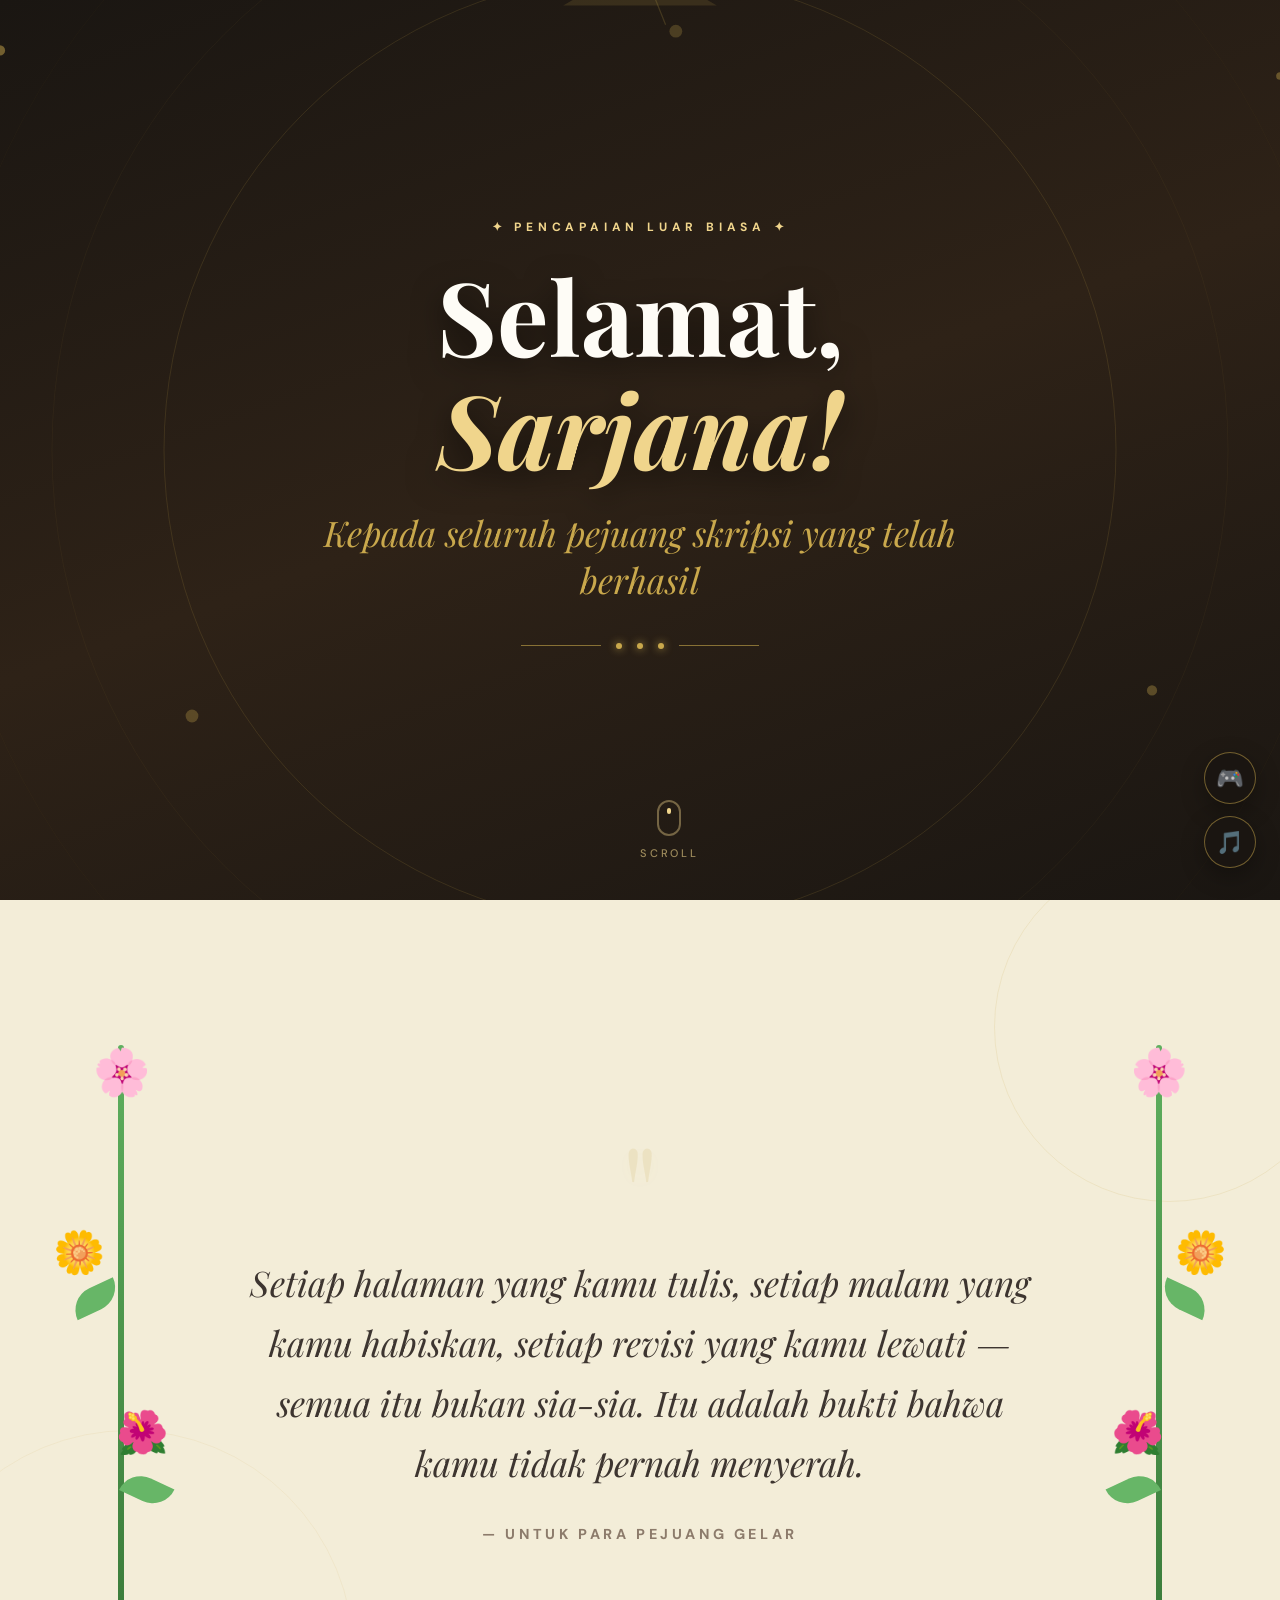
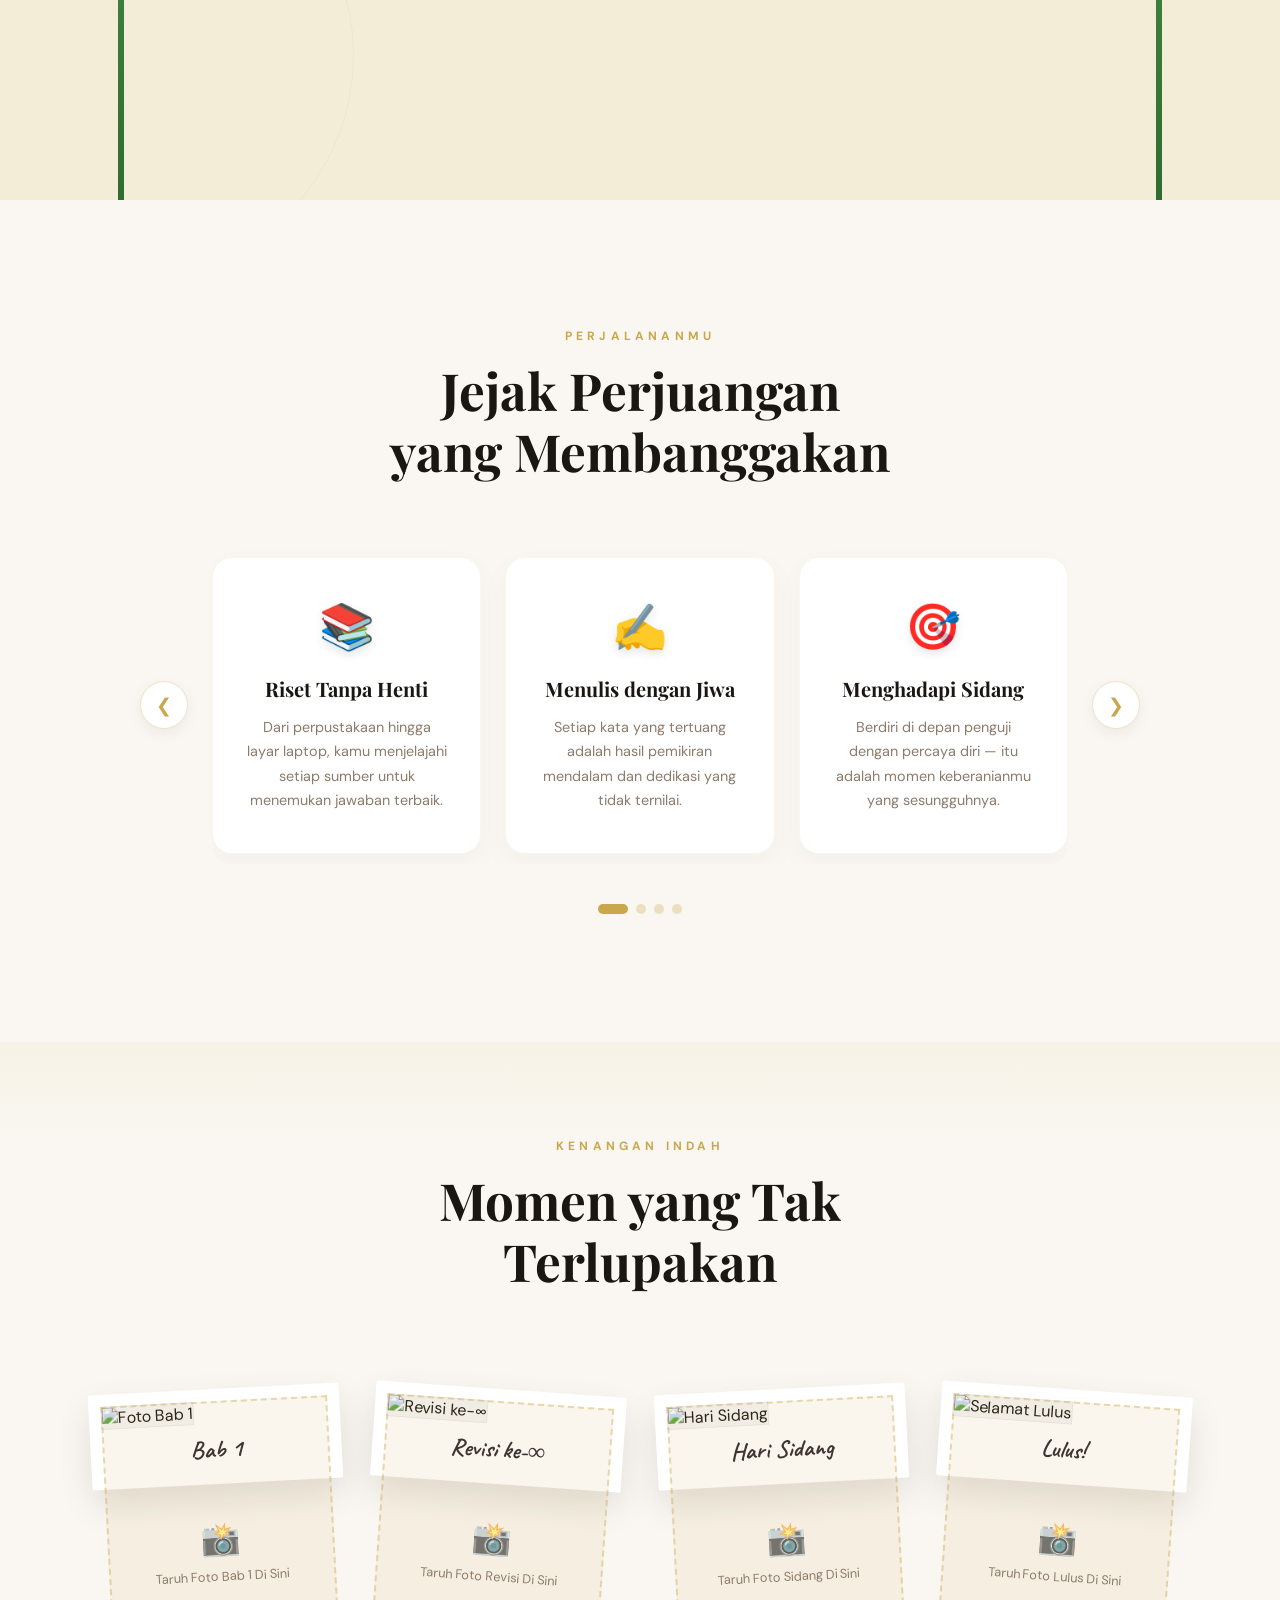
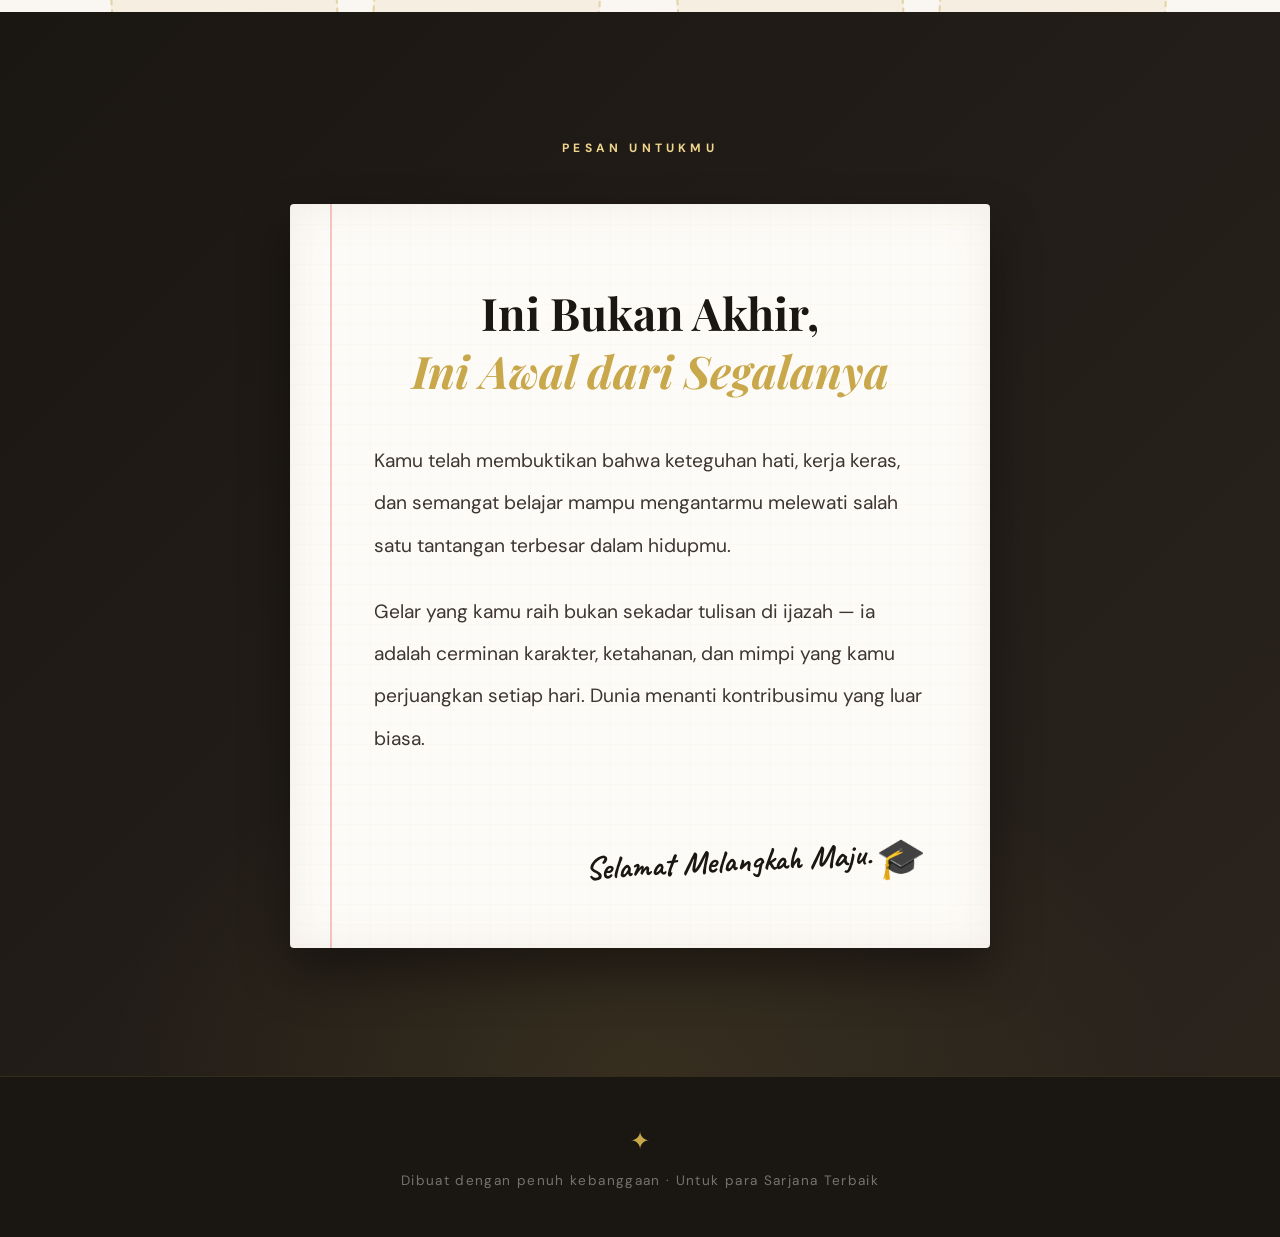
==== example.html @ 410474ee "Add files via upload" ====
<!DOCTYPE html>
<html lang="id">
<head>
<meta charset="UTF-8">
<meta name="viewport" content="width=device-width, initial-scale=1.0">
<title>Selamat Telah Menyelesaikan Skripsi 🎓</title>
<link href="https://fonts.googleapis.com/css2?family=Playfair+Display:ital,wght@0,400;0,700;1,400;1,700&family=DM+Sans:wght@300;400;500;700&family=Caveat:wght@400;700&display=swap" rel="stylesheet">
<script src="https://cdn.tailwindcss.com"></script>

<!-- ==========================================
     BAGIAN CSS (STYLE)
     Di sini tempat mengatur semua desain, warna,
     animasi, dan tata letak halaman.
=========================================== -->
<style>
  *, *::before, *::after { margin: 0; padding: 0; box-sizing: border-box; }

  :root {
    --gold: #C9A84C;
    --gold-light: #F0D58C;
    --gold-pale: #FDF6E3;
    --ink: #1A1612;
    --ink-soft: #3D3530;
    --muted: #8C7B6B;
    --cream: #FAF7F2;
    --parchment: #F3EDD8;
  }

  html { scroll-behavior: smooth; }

  body {
    font-family: 'DM Sans', sans-serif;
    background: var(--cream);
    color: var(--ink);
    overflow-x: hidden;
  }

  /* --- LOADING SCREEN --- */
  #loading-screen {
    position: fixed; inset: 0; z-index: 9999;
    background: #1A1612;
    display: flex; flex-direction: column; align-items: center; justify-content: center; gap: 2rem;
    transition: opacity 0.8s ease, visibility 0.8s ease;
  }
  #loading-screen.hide { opacity: 0; visibility: hidden; pointer-events: none; }
  .loader-cap { font-size: 4rem; animation: capBounce 1.2s ease-in-out infinite; }
  @keyframes capBounce {
    0%,100% { transform: translateY(0) rotate(-5deg); }
    50% { transform: translateY(-16px) rotate(5deg); }
  }
  .loader-text {
    font-family: 'Playfair Display', serif; font-size: clamp(1.2rem, 3vw, 1.8rem);
    color: var(--gold-light); letter-spacing: 0.05em; text-align: center;
  }
  .loader-bar-wrap {
    width: min(320px, 70vw); height: 4px; background: rgba(201,168,76,0.2);
    border-radius: 4px; overflow: hidden;
  }
  .loader-bar {
    height: 100%; width: 0%;
    background: linear-gradient(90deg, var(--gold), var(--gold-light));
    border-radius: 4px; transition: width 0.1s linear; box-shadow: 0 0 10px rgba(240, 213, 140, 0.5);
  }
  .loader-pct { font-size: 0.85rem; letter-spacing: 0.2em; color: rgba(240,213,140,0.7); font-weight: 500; }

  /* --- FLOATING TOOLBAR --- */
  #toolbar {
    position: fixed; bottom: 2rem; right: 1.5rem; z-index: 500;
    display: flex; flex-direction: column; align-items: flex-end; gap: 12px;
  }
  .tb-btn {
    width: 52px; height: 52px; border-radius: 50%;
    background: rgba(26, 22, 18, 0.85); backdrop-filter: blur(10px);
    border: 1px solid rgba(201,168,76,0.5); color: var(--gold-light);
    font-size: 1.4rem; cursor: pointer; display: flex; align-items: center; justify-content: center;
    transition: all 0.3s cubic-bezier(0.34,1.56,0.64,1); box-shadow: 0 8px 25px rgba(0,0,0,0.3);
  }
  .tb-btn:hover { transform: scale(1.1) translateY(-3px); background: rgba(42, 33, 26, 0.95); border-color: var(--gold); }
  .tb-btn.active { background: var(--gold); color: var(--ink); box-shadow: 0 8px 25px rgba(201,168,76,0.4); }

  /* --- MUSIC PANEL --- */
  #music-panel {
    position: fixed; bottom: 6.5rem; right: 1.5rem; z-index: 490; width: 300px;
    background: rgba(26, 22, 18, 0.9); backdrop-filter: blur(15px);
    border: 1px solid rgba(201,168,76,0.4); border-radius: 20px; padding: 1.5rem;
    transform: translateY(20px) scale(0.95); opacity: 0; pointer-events: none;
    transition: all 0.4s cubic-bezier(0.34,1.56,0.64,1); box-shadow: 0 15px 40px rgba(0,0,0,0.5);
  }
  #music-panel.open { transform: translateY(0) scale(1); opacity: 1; pointer-events: all; }
  .mp-title { font-family: 'Playfair Display', serif; font-size: 0.85rem; color: var(--gold); letter-spacing: 0.15em; text-transform: uppercase; margin-bottom: 1rem; text-align: center; }
  .mp-song-name { font-size: 1rem; color: #FEFCF6; text-align: center; margin-bottom: 0.3rem; font-weight: 500; white-space: nowrap; overflow: hidden; text-overflow: ellipsis; }
  .mp-artist { font-size: 0.8rem; color: var(--muted); text-align: center; margin-bottom: 1.2rem; }
  .mp-progress-wrap { width: 100%; height: 6px; background: rgba(255,255,255,0.1); border-radius: 3px; margin-bottom: 0.75rem; cursor: pointer; position: relative; overflow: hidden; }
  .mp-progress-fill { height: 100%; background: linear-gradient(90deg, var(--gold), var(--gold-light)); border-radius: 3px; width: 0%; transition: width 0.5s linear; pointer-events: none; }
  .mp-times { display: flex; justify-content: space-between; font-size: 0.7rem; color: var(--muted); margin-bottom: 1.2rem; }
  .mp-controls { display: flex; align-items: center; justify-content: center; gap: 20px; }
  .mp-ctrl-btn { background: none; border: none; color: rgba(240,213,140,0.7); font-size: 1.2rem; cursor: pointer; transition: color 0.2s, transform 0.2s; padding: 4px; }
  .mp-ctrl-btn:hover { color: var(--gold-light); transform: scale(1.15); }
  .mp-ctrl-btn.play-pause { width: 46px; height: 46px; border-radius: 50%; background: var(--gold); color: var(--ink); font-size: 1.1rem; display: flex; align-items: center; justify-content: center; box-shadow: 0 4px 15px rgba(201,168,76,0.3); }
  .mp-ctrl-btn.play-pause:hover { background: var(--gold-light); transform: scale(1.1); }
  .mp-playlist { margin-top: 1rem; border-top: 1px solid rgba(201,168,76,0.15); padding-top: 1rem; max-height: 130px; overflow-y: auto; }
  .mp-playlist::-webkit-scrollbar { width: 4px; }
  .mp-playlist::-webkit-scrollbar-thumb { background: var(--gold); border-radius: 4px; }
  .mp-track { padding: 8px 10px; font-size: 0.8rem; color: rgba(254,252,246,0.6); cursor: pointer; border-radius: 8px; transition: background 0.2s, color 0.2s; white-space: nowrap; overflow: hidden; text-overflow: ellipsis; margin-bottom: 4px; }
  .mp-track:hover { background: rgba(201,168,76,0.1); color: var(--gold-light); }
  .mp-track.active { color: var(--ink); background: var(--gold); font-weight: 500; }

  /* --- GAME MODAL --- */
  #game-overlay {
    position: fixed; inset: 0; z-index: 800; background: rgba(0,0,0,0.8); backdrop-filter: blur(5px);
    display: flex; align-items: center; justify-content: center; opacity: 0; pointer-events: none; transition: opacity 0.3s ease;
  }
  #game-overlay.open { opacity: 1; pointer-events: all; }
  #game-modal {
    background: var(--ink); border: 1px solid rgba(201,168,76,0.4); border-radius: 24px; padding: 2rem; width: min(500px, 90vw);
    transform: scale(0.9); transition: transform 0.4s cubic-bezier(0.34,1.56,0.64,1); box-shadow: 0 25px 50px rgba(0,0,0,0.5);
  }
  #game-overlay.open #game-modal { transform: scale(1); }
  .gm-header { display: flex; align-items: center; justify-content: space-between; margin-bottom: 1.5rem; }
  .gm-title { font-family: 'Playfair Display', serif; color: var(--gold); font-size: 1.3rem; font-weight: 700; }
  .gm-close {
    background: rgba(255,255,255,0.05); border: 1px solid rgba(255,255,255,0.1); color: var(--muted); width: 32px; height: 32px;
    border-radius: 50%; font-size: 1rem; cursor: pointer; display: flex; align-items: center; justify-content: center; transition: all 0.2s;
  }
  .gm-close:hover { color: var(--ink); background: var(--gold); border-color: var(--gold); transform: rotate(90deg); }
  .gm-tabs { display: flex; gap: 10px; margin-bottom: 1.5rem; }
  .gm-tab {
    flex: 1; padding: 10px; background: rgba(255,255,255,0.04); border: 1px solid rgba(201,168,76,0.15); border-radius: 12px;
    color: var(--muted); font-size: 0.85rem; font-weight: 500; cursor: pointer; transition: all 0.2s; text-align: center;
  }
  .gm-tab.active { background: rgba(201,168,76,0.15); border-color: var(--gold); color: var(--gold-light); }
  .gm-game { display: none; }
  .gm-game.active { display: block; animation: fadeIn 0.4s ease; }

  /* Memory & Scramble Game Styles */
  .memory-board { display: grid; grid-template-columns: repeat(4,1fr); gap: 10px; margin-bottom: 1.5rem; }
  .mem-card {
    aspect-ratio: 1; background: rgba(255,255,255,0.05); border: 1px solid rgba(201,168,76,0.2); border-radius: 12px;
    cursor: pointer; display: flex; align-items: center; justify-content: center; font-size: 2rem;
    transition: transform 0.4s cubic-bezier(0.4, 0, 0.2, 1), background 0.2s; transform-style: preserve-3d; user-select: none; box-shadow: 0 4px 6px rgba(0,0,0,0.1);
  }
  .mem-card.flipped { background: rgba(201,168,76,0.15); border-color: var(--gold); transform: rotateY(180deg); }
  .mem-card.matched { background: rgba(99,178,60,0.15); border-color: #63b23c; pointer-events: none; transform: rotateY(180deg) scale(0.95); }
  .mem-card .mem-emoji { transform: rotateY(180deg); display: none; }
  .mem-card.flipped .mem-emoji, .mem-card.matched .mem-emoji { display: block; }

  .scramble-word { font-family: 'Playfair Display', serif; font-size: 2.5rem; color: var(--gold-light); text-align: center; letter-spacing: 0.3em; margin: 1.5rem 0; text-shadow: 0 0 10px rgba(240, 213, 140, 0.3); }
  .scramble-hint { font-size: 0.85rem; color: var(--muted); text-align: center; margin-bottom: 1.5rem; }
  .scramble-input-row { display: flex; gap: 10px; }
  .scramble-input { flex: 1; padding: 10px 16px; background: rgba(255,255,255,0.05); border: 1px solid rgba(201,168,76,0.3); border-radius: 12px; color: #FEFCF6; font-size: 1rem; outline: none; transition: border-color 0.2s, background 0.2s; }
  .scramble-input:focus { border-color: var(--gold); background: rgba(255,255,255,0.08); }
  .scramble-submit { padding: 10px 20px; background: var(--gold); border: none; border-radius: 12px; color: var(--ink); font-weight: 700; cursor: pointer; font-size: 0.9rem; transition: background 0.2s, transform 0.2s; }
  .scramble-submit:hover { background: var(--gold-light); transform: translateY(-2px); }
  .scramble-submit:active { transform: translateY(0); }
  .scramble-result { text-align: center; font-size: 0.9rem; margin-top: 1rem; min-height: 1.2rem; font-weight: 500; }
  .gm-score { font-size: 0.85rem; color: var(--muted); text-align: center; margin-bottom: 0.5rem; background: rgba(0,0,0,0.2); padding: 8px; border-radius: 8px; }
  .gm-score span { color: var(--gold); font-weight: 700; }

  /* --- PARALLAX HERO --- */
  .parallax-hero { position: relative; height: 100vh; min-height: 600px; overflow: hidden; display: flex; align-items: center; justify-content: center; }
  .layer { position: absolute; inset: -20%; width: 140%; height: 140%; will-change: transform; }
  .layer-bg { background: linear-gradient(160deg, #1A1612 0%, #2E2217 50%, #1A1612 100%); inset: 0; width: 100%; height: 100%; }
  .stars { position: absolute; inset: -20%; width: 140%; height: 140%; will-change: transform; }
  .star { position: absolute; border-radius: 50%; background: #F0D58C; opacity: 0; animation: twinkle var(--dur, 3s) ease-in-out infinite var(--delay, 0s); }
  @keyframes twinkle { 0%, 100% { opacity: 0; transform: scale(0.8); } 50% { opacity: var(--max-opacity, 0.7); transform: scale(1); } }
  .layer-mid { will-change: transform; pointer-events: none; }
  .layer-mid svg { position: absolute; inset: 0; width: 100%; height: 100%; }
  .layer-front { pointer-events: none; }
  
  .hero-content { position: relative; z-index: 10; text-align: center; padding: 2rem; max-width: 800px; }
  .eyebrow { font-size: 12px; font-weight: 700; letter-spacing: 0.4em; text-transform: uppercase; color: var(--gold-light); margin-bottom: 1.5rem; opacity: 0; animation: fadeUp 0.8s ease forwards 0.3s; }
  .hero-title { font-family: 'Playfair Display', serif; font-size: clamp(3rem, 8vw, 6.5rem); font-weight: 700; color: #FEFCF6; line-height: 1.1; margin-bottom: 0.5rem; opacity: 0; animation: fadeUp 0.9s ease forwards 0.5s; text-shadow: 0 10px 30px rgba(0,0,0,0.5); }
  .hero-title em { font-style: italic; color: var(--gold-light); }
  .hero-name { font-family: 'Playfair Display', serif; font-size: clamp(1.3rem, 3.5vw, 2.2rem); font-weight: 400; font-style: italic; color: var(--gold); margin: 1.5rem 0 2.5rem; opacity: 0; animation: fadeUp 0.9s ease forwards 0.7s; }
  
  .divider-gold { display: flex; align-items: center; justify-content: center; gap: 15px; margin: 0 auto 2rem; opacity: 0; animation: fadeUp 0.9s ease forwards 0.9s; }
  .divider-gold::before, .divider-gold::after { content: ''; display: block; width: 80px; height: 1px; background: var(--gold); opacity: 0.6; }
  .divider-dot { width: 6px; height: 6px; border-radius: 50%; background: var(--gold); box-shadow: 0 0 8px var(--gold); }
  
  .scroll-hint { position: absolute; bottom: 2.5rem; left: 50%; transform: translateX(-50%); z-index: 10; display: flex; flex-direction: column; align-items: center; gap: 10px; opacity: 0; animation: fadeUp 1s ease forwards 1.5s; }
  .scroll-hint span { font-size: 11px; letter-spacing: 0.25em; text-transform: uppercase; color: rgba(240,213,140,0.6); font-weight: 500; }
  .scroll-arrow { width: 24px; height: 36px; border: 2px solid rgba(240,213,140,0.4); border-radius: 12px; position: relative; }
  .scroll-arrow::after { content: ''; position: absolute; top: 6px; left: 50%; transform: translateX(-50%); width: 4px; height: 6px; border-radius: 2px; background: var(--gold-light); animation: scrollDot 1.8s ease-in-out infinite; }
  @keyframes scrollDot { 0% { top: 6px; opacity: 1; height: 6px; } 80% { top: 20px; opacity: 0; height: 10px; } 100% { top: 6px; opacity: 0; height: 6px; } }

  /* --- CONFETTI --- */
  .confetti-wrap { position: absolute; inset: 0; pointer-events: none; overflow: hidden; }
  .confetti-p { position: absolute; width: 6px; height: 6px; border-radius: 1px; opacity: 0; animation: confettiFall linear infinite; }
  @keyframes confettiFall { 0% { transform: translateY(-20px) rotate(0deg); opacity: 0; } 10% { opacity: 1; } 90% { opacity: 0.8; } 100% { transform: translateY(110vh) rotate(720deg); opacity: 0; } }

  /* --- QUOTE SECTION --- */
  .section-quote { background: var(--parchment); padding: 8rem 2rem; overflow: hidden; position: relative; }
  .section-quote .bg-deco { position: absolute; top: -3rem; right: -4rem; width: 350px; height: 350px; border-radius: 50%; border: 1.5px solid rgba(201,168,76,0.15); pointer-events: none; }
  .section-quote .bg-deco2 { position: absolute; bottom: -5rem; left: -6rem; width: 450px; height: 450px; border-radius: 50%; border: 1.5px solid rgba(201,168,76,0.1); pointer-events: none; }
  .quote-inner { max-width: 800px; margin: 0 auto; text-align: center; position: relative; z-index: 10; }
  .big-quote { font-family: 'Playfair Display', serif; font-size: clamp(4rem, 10vw, 10rem); color: var(--gold); opacity: 0.15; line-height: 0.5; display: block; margin-bottom: 2rem; text-shadow: 0 5px 15px rgba(201,168,76,0.2); }
  .quote-text { font-family: 'Playfair Display', serif; font-size: clamp(1.4rem, 2.8vw, 2.2rem); font-style: italic; color: var(--ink-soft); line-height: 1.7; margin-bottom: 2rem; }
  .quote-attr { font-size: 0.9rem; letter-spacing: 0.25em; text-transform: uppercase; color: var(--muted); font-weight: 700; }

  /* --- ANIMASI BUNGA JATUH --- */
  .falling-petal { position: absolute; top: -50px; z-index: 5; pointer-events: none; user-select: none; animation: petalFall linear forwards; }
  @keyframes petalFall { 0% { transform: translateY(0) rotate(0deg) scale(0.8); opacity: 0; } 10% { opacity: var(--petal-opacity, 1); } 80% { opacity: var(--petal-opacity, 1); } 100% { transform: translateY(110vh) rotate(var(--petal-rotate, 360deg)) scale(1.2); opacity: 0; } }

  .quote-scene { min-height: 100vh; display: flex; align-items: center; justify-content: center; }
  .plant { position: absolute; bottom: -10px; width: 140px; height: 100%; pointer-events: none; z-index: 2; }
  .plant-left { left: 4%; } .plant-right { right: 4%; transform: scaleX(-1); }
  .stem { position: absolute; bottom: 0; left: 50%; width: 6px; height: 0; transform: translateX(-50%); background: linear-gradient(to top, #2f6b2f, #5eaf5e); border-radius: 20px; transition: height 2s cubic-bezier(0.2, 0.8, 0.2, 1); }
  .quote-scene.active .stem { height: 85%; }
  .stem::before, .stem::after { content: ""; position: absolute; width: 50px; height: 24px; background: #67b667; border-radius: 50px 0; opacity: 0; transition: opacity 1s ease 1s, transform 1s ease 1s; }
  .stem::before { left: -45px; top: 30%; transform: rotate(-25deg) scale(0); transform-origin: right bottom; }
  .stem::after { right: -45px; top: 55%; transform: rotate(25deg) scale(0); transform-origin: left bottom; }
  .quote-scene.active .stem::before { opacity: 1; transform: rotate(-25deg) scale(1); }
  .quote-scene.active .stem::after { opacity: 1; transform: rotate(25deg) scale(1); transition-delay: 1.5s; }
  .flower { position: absolute; top: 50%; left: 50%; transform: translate(-50%, -50%) scale(0); opacity: 0; transition: transform 0.8s cubic-bezier(0.34,1.56,0.64,1), opacity 0.8s; }
  .flower-1 { top: 18%; left: 50%; font-size: 46px; } .flower-2 { top: 38%; left: 20%; font-size: 42px; } .flower-3 { top: 58%; left: 65%; font-size: 42px; }
  .quote-scene.active .flower-1 { opacity: 1; transform: translate(-50%, -50%) scale(1); transition-delay: 2s; }
  .quote-scene.active .flower-2 { opacity: 1; transform: translate(-50%, -50%) scale(1); transition-delay: 2.5s; }
  .quote-scene.active .flower-3 { opacity: 1; transform: translate(-50%, -50%) scale(1); transition-delay: 3s; }
  @keyframes flowerFloat { 0%, 100% { transform: translate(-50%, -50%); } 50% { transform: translate(-50%, calc(-50% - 8px)); } }
  .quote-scene.active .flower { animation: flowerFloat 3s ease-in-out infinite alternate; animation-delay: 3.5s; }

  /* --- MILESTONES --- */
  .section-milestones { background: var(--cream); padding: 8rem 2rem; }
  .section-label { text-align: center; font-size: 12px; font-weight: 700; letter-spacing: 0.35em; text-transform: uppercase; color: var(--gold); margin-bottom: 1rem; }
  .section-heading { font-family: 'Playfair Display', serif; font-size: clamp(2rem, 5vw, 3.2rem); font-weight: 700; color: var(--ink); text-align: center; margin-bottom: 4rem; line-height: 1.2; }
  .carousel-container { display: flex; align-items: center; justify-content: center; gap: 1.5rem; max-width: 1000px; margin: 0 auto; position: relative; }
  .carousel-wrapper { width: 100%; overflow: hidden; border-radius: 20px; padding: 10px 0; }
  .carousel-track { display: flex; transition: transform 0.6s cubic-bezier(0.34, 1.56, 0.64, 1); gap: 1.5rem; }
  .carousel-card { flex: 0 0 100%; min-width: 100%; }
  @media (min-width: 768px) { .carousel-card { flex: 0 0 calc(50% - 0.75rem); min-width: calc(50% - 0.75rem); } }
  @media (min-width: 1024px) { .carousel-card { flex: 0 0 calc(33.333% - 1rem); min-width: calc(33.333% - 1rem); } }
  .carousel-btn { background: #fff; border: 1px solid rgba(201, 168, 76, 0.3); color: var(--gold); width: 48px; height: 48px; border-radius: 50%; cursor: pointer; display: flex; align-items: center; justify-content: center; font-size: 1.2rem; transition: all 0.3s ease; flex-shrink: 0; box-shadow: 0 5px 15px rgba(0,0,0,0.05); z-index: 10; }
  .carousel-btn:hover { background: var(--gold); color: #fff; border-color: var(--gold); transform: scale(1.1); box-shadow: 0 8px 20px rgba(201,168,76,0.3); }
  .carousel-dots { display: flex; gap: 8px; justify-content: center; margin-top: 2.5rem; }
  .carousel-dot { width: 10px; height: 10px; border-radius: 50%; background: rgba(201, 168, 76, 0.3); cursor: pointer; transition: all 0.3s ease; }
  .carousel-dot.active { background: var(--gold); width: 30px; border-radius: 5px; }
  .card { background: #fff; border: 1px solid rgba(201,168,76,0.1); border-radius: 20px; padding: 2.5rem 2rem; text-align: center; transition: transform 0.4s ease, box-shadow 0.4s ease; position: relative; overflow: hidden; box-shadow: 0 10px 30px rgba(0,0,0,0.03); height: 100%; }
  .card::before { content: ''; position: absolute; top: 0; left: 0; right: 0; height: 4px; background: linear-gradient(90deg, transparent, var(--gold), transparent); opacity: 0; transition: opacity 0.4s; }
  .card:hover { transform: translateY(-8px); box-shadow: 0 20px 40px rgba(201,168,76,0.15); }
  .card:hover::before { opacity: 1; }
  .card-icon { font-size: 2.8rem; margin-bottom: 1.2rem; display: block; text-shadow: 0 4px 10px rgba(0,0,0,0.1); }
  .card-title { font-family: 'Playfair Display', serif; font-size: 1.25rem; font-weight: 700; color: var(--ink); margin-bottom: 0.8rem; }
  .card-desc { font-size: 0.9rem; color: var(--muted); line-height: 1.7; }

  /* --- IMAGE GALLERY (POLAROID TEMPLATES) --- */
  .section-gallery { background-color: var(--cream); padding: 6rem 2rem 8rem; position: relative; }
  .section-gallery::before { content: ''; position: absolute; top: 0; left: 0; right: 0; height: 100px; background: linear-gradient(to bottom, rgba(243, 237, 216, 0.5), transparent); }
  .gallery-grid { display: grid; grid-template-columns: repeat(auto-fit, minmax(250px, 1fr)); gap: 3rem 2rem; max-width: 1100px; margin: 0 auto; padding-top: 2rem; }
  .gallery-item { position: relative; display: flex; justify-content: center; }
  
  .gallery-img-wrap {
    background: #fff; padding: 12px 12px 60px 12px; box-shadow: 0 15px 35px rgba(0,0,0,0.1); border-radius: 2px; position: relative;
    transition: transform 0.4s cubic-bezier(0.34, 1.56, 0.64, 1), box-shadow 0.4s; cursor: pointer; width: 100%; max-width: 300px;
  }
  .gallery-item:nth-child(odd) .gallery-img-wrap { transform: rotate(-3deg); }
  .gallery-item:nth-child(even) .gallery-img-wrap { transform: rotate(4deg); }
  .gallery-img-wrap:hover { transform: rotate(0deg) scale(1.05) translateY(-10px) !important; box-shadow: 0 25px 50px rgba(0,0,0,0.2); z-index: 10; }
  
  .gallery-img { width: 100%; height: 300px; object-fit: cover; background-color: #f5f5f5; border: 1px solid rgba(0,0,0,0.05); }
  
  /* Gaya teks instruksi pada template foto */
  .placeholder-text-wrap {
    position: absolute; top: 12px; left: 12px; right: 12px; height: 300px;
    display: flex; flex-direction: column; align-items: center; justify-content: center;
    background: rgba(201, 168, 76, 0.1); border: 2px dashed rgba(201, 168, 76, 0.4);
    pointer-events: none; /* Agar tidak mengganggu klik gambar */
  }
  .placeholder-icon { font-size: 2rem; margin-bottom: 0.5rem; opacity: 0.6; }
  .placeholder-text { font-family: 'DM Sans', sans-serif; font-size: 0.8rem; color: var(--muted); text-align: center; padding: 0 1rem; }

  .gallery-caption { position: absolute; bottom: 20px; left: 0; width: 100%; text-align: center; font-family: 'Caveat', cursive; font-size: 1.5rem; color: var(--ink-soft); font-weight: 700; }

  /* --- MESSAGE --- */
  .section-message { background: linear-gradient(135deg, #1A1612 0%, #2A241D 100%); padding: 8rem 2rem; position: relative; }
  .section-message::before { content: ''; position: absolute; inset: 0; background: radial-gradient(ellipse 60% 50% at 50% 100%, rgba(201,168,76,0.1) 0%, transparent 70%); pointer-events: none; }
  .message-inner { max-width: 700px; margin: 0 auto; text-align: center; position: relative; z-index: 1; }
  .message-inner .section-label { color: var(--gold-light); }
  .letter-wrapper { background-color: #FDFBF7; background-image: linear-gradient(90deg, rgba(201,168,76,0.03) 1px, transparent 1px), linear-gradient(rgba(201,168,76,0.03) 1px, transparent 1px); background-size: 20px 20px; padding: 5rem 4rem 4rem; margin: 3rem auto 0; box-shadow: 0 25px 50px rgba(0,0,0,0.4), inset 0 0 40px rgba(139, 115, 85, 0.1); position: relative; display: flex; flex-direction: column; justify-content: center; align-items: center; border-radius: 4px; }
  .letter-wrapper::before { content: ''; position: absolute; top: 0; bottom: 0; left: 40px; width: 2px; background-color: rgba(226, 75, 74, 0.3); }
  .letter-content { position: relative; z-index: 2; width: 100%; text-align: left; padding-left: 20px; }
  .message-heading { font-family: 'Playfair Display', serif; font-size: clamp(2rem, 4vw, 2.8rem); font-weight: 700; color: var(--ink); margin-bottom: 2.5rem; line-height: 1.3; text-align: center; }
  .message-heading em { color: var(--gold); font-style: italic; }
  .letter-body { margin: 2rem 0; position: relative; }
  .message-body { font-size: 1.2rem; line-height: 2.2; color: var(--ink-soft); margin-bottom: 1.5rem; font-family: 'DM Sans', sans-serif; font-weight: 400; }
  .letter-signature { margin-top: 4rem; text-align: right; }
  .message-sign { font-family: 'Caveat', cursive; font-size: 2rem; font-weight: 700; color: var(--ink); margin-top: 1rem; transform: rotate(-3deg); display: inline-block; }
  .sign-mark { font-size: 2.5rem; margin-top: 0.5rem; animation: floatMark 3s ease-in-out infinite; display: inline-block; }
  @keyframes floatMark { 0%, 100% { transform: translateY(0) rotate(5deg); } 50% { transform: translateY(-8px) rotate(-5deg); } }

  /* --- FOOTER --- */
  footer { background: var(--ink); border-top: 1px solid rgba(201,168,76,0.15); padding: 3rem 2rem; text-align: center; }
  footer p { font-size: 0.85rem; color: rgba(254,252,246,0.4); letter-spacing: 0.1em; font-family: 'DM Sans', sans-serif; }
  footer .gold-mark { color: var(--gold); font-size: 1.5rem; display: block; margin-bottom: 1rem; }

  /* --- SCROLL REVEAL & UTILS --- */
  .reveal { opacity: 0; transform: translateY(30px); transition: opacity 0.8s cubic-bezier(0.2, 0.8, 0.2, 1), transform 0.8s cubic-bezier(0.2, 0.8, 0.2, 1); }
  .reveal.visible { opacity: 1; transform: translateY(0); }
  @keyframes fadeUp { from { opacity: 0; transform: translateY(20px); } to { opacity: 1; transform: translateY(0); } }
  @keyframes fadeIn { from { opacity: 0; } to { opacity: 1; } }

  @media (max-width: 768px) {
    .letter-wrapper { padding: 3rem 2rem 2rem; margin-top: 2rem; }
    .letter-wrapper::before { left: 20px; }
    .letter-content { padding-left: 10px; }
    .message-body { font-size: 1.05rem; }
  }
</style>
</head>

<!-- ==========================================
     BAGIAN HTML (KONTEN HALAMAN)
     Di sini tempat struktur tata letak elemen
=========================================== -->
<body>

<!-- ══ LOADING SCREEN ══ -->
<div id="loading-screen">
  <div class="loader-cap">🎓</div>
  <div class="loader-text">Mempersiapkan kejutan untukmu...</div>
  <div class="loader-bar-wrap">
    <div class="loader-bar" id="loader-bar"></div>
  </div>
  <div class="loader-pct" id="loader-pct">0%</div>
</div>

<!-- ══ FLOATING TOOLBAR ══ -->
<div id="toolbar">
  <button class="tb-btn" id="game-btn" title="Mini Games">🎮</button>
  <button class="tb-btn" id="music-btn" title="Music Player">🎵</button>
</div>

<!-- ══ MUSIC PANEL ══ -->
<div id="music-panel">
  <p class="mp-title">♪ Now Playing</p>
  <p class="mp-song-name" id="mp-song-name">Graduation Song</p>
  <p class="mp-artist" id="mp-artist">🎓 Celebration Mix</p>
  <div class="mp-progress-wrap" id="mp-progress-wrap">
    <div class="mp-progress-fill" id="mp-progress-fill"></div>
  </div>
  <div class="mp-times">
    <span id="mp-time-now">0:00</span>
    <span id="mp-time-total">1:00</span>
  </div>
  <div class="mp-controls">
    <button class="mp-ctrl-btn" id="mp-prev" title="Previous">⏮</button>
    <button class="mp-ctrl-btn play-pause" id="mp-play-pause">▶</button>
    <button class="mp-ctrl-btn" id="mp-next" title="Next">⏭</button>
  </div>
  <div class="mp-playlist" id="mp-tracklist"></div>
</div>

<!-- ══ GAME OVERLAY ══ -->
<div id="game-overlay">
  <div id="game-modal">
    <div class="gm-header">
      <span class="gm-title">Mini Games Sarjana</span>
      <button class="gm-close" id="gm-close">✕</button>
    </div>
    <div class="gm-tabs">
      <div class="gm-tab active" data-game="game-memory">🃏 Memory</div>
      <div class="gm-tab" data-game="game-scramble">🔤 Kata Acak</div>
    </div>

    <!-- Memory Game -->
    <div class="gm-game active" id="game-memory">
      <div class="gm-score" id="mem-score-container">Pasang: <span id="mem-score">0</span> | Langkah: <span id="mem-moves">0</span></div>
      <div class="memory-board" id="memory-board"></div>
      <button class="scramble-submit" id="mem-restart" style="width:100%;margin-top:0.5rem">🔄 Main Lagi</button>
    </div>

    <!-- Word Scramble -->
    <div class="gm-game" id="game-scramble">
      <div class="gm-score">Skor: <span id="sc-score">0</span> | Percobaan: <span id="sc-attempts">0</span></div>
      <div class="scramble-word" id="sc-scrambled">LOADING</div>
      <p class="scramble-hint" id="sc-hint"></p>
      <div class="scramble-input-row">
        <input type="text" class="scramble-input" id="sc-input" placeholder="Ketik jawabanmu..." autocomplete="off">
        <button class="scramble-submit" id="sc-submit">Cek</button>
      </div>
      <p class="scramble-result" id="sc-result"></p>
      <div style="text-align: center;">
        <button class="mp-ctrl-btn" id="sc-skip" style="margin-top:0.5rem;font-size:0.8rem;color:var(--muted)">⏭ Lewati</button>
      </div>
    </div>
  </div>
</div>

<!-- ══════════════════════════════════════
     HERO — PARALLAX
══════════════════════════════════════ -->
<section class="parallax-hero" id="hero">
  <div class="layer layer-bg"></div>
  <div class="stars" id="stars"></div>

  <div class="layer layer-mid" id="layerMid">
    <svg viewBox="0 0 1400 900" fill="none" xmlns="http://www.w3.org/2000/svg" preserveAspectRatio="xMidYMid slice">
      <circle cx="700" cy="450" r="340" stroke="#C9A84C" stroke-width="0.6" opacity="0.18"/>
      <circle cx="700" cy="450" r="420" stroke="#C9A84C" stroke-width="0.4" opacity="0.1"/>
      <circle cx="700" cy="450" r="500" stroke="#C9A84C" stroke-width="0.3" opacity="0.07"/>
      <path d="M80 80 L130 80 L130 130" stroke="#C9A84C" stroke-width="1" opacity="0.35"/>
      <path d="M80 80 L80 130" stroke="#C9A84C" stroke-width="1" opacity="0.35"/>
      <path d="M1320 80 L1270 80 L1270 130" stroke="#C9A84C" stroke-width="1" opacity="0.35"/>
      <path d="M1320 80 L1320 130" stroke="#C9A84C" stroke-width="1" opacity="0.35"/>
      <path d="M80 820 L130 820 L130 770" stroke="#C9A84C" stroke-width="1" opacity="0.35"/>
      <path d="M80 820 L80 770" stroke="#C9A84C" stroke-width="1" opacity="0.35"/>
      <path d="M1320 820 L1270 820 L1270 770" stroke="#C9A84C" stroke-width="1" opacity="0.35"/>
      <path d="M1320 820 L1320 770" stroke="#C9A84C" stroke-width="1" opacity="0.35"/>
    </svg>
  </div>

  <div class="layer layer-front" id="layerFront">
    <svg viewBox="0 0 1400 900" fill="none" xmlns="http://www.w3.org/2000/svg" preserveAspectRatio="xMidYMid slice">
      <circle cx="200" cy="180" r="4" fill="#C9A84C" opacity="0.5"/>
      <circle cx="1200" cy="200" r="3" fill="#C9A84C" opacity="0.4"/>
      <circle cx="350" cy="700" r="5" fill="#C9A84C" opacity="0.3"/>
      <circle cx="1100" cy="680" r="4" fill="#C9A84C" opacity="0.35"/>
      <circle cx="150" cy="500" r="2.5" fill="#F0D58C" opacity="0.5"/>
      <circle cx="1280" cy="450" r="2.5" fill="#F0D58C" opacity="0.5"/>
      <rect x="644" y="100" width="112" height="10" rx="2" fill="#C9A84C" opacity="0.3"/>
      <polygon points="700,110 640,145 760,145" fill="#C9A84C" opacity="0.15"/>
      <line x1="700" y1="110" x2="720" y2="160" stroke="#C9A84C" stroke-width="1" opacity="0.2"/>
      <circle cx="728" cy="165" r="5" fill="#C9A84C" opacity="0.25"/>
    </svg>
  </div>

  <div class="hero-content">
    <p class="eyebrow">✦ Pencapaian Luar Biasa ✦</p>
    <h1 class="hero-title">Selamat,<br><em>Sarjana!</em></h1>
    <p class="hero-name">Kepada seluruh pejuang skripsi yang telah berhasil</p>
    <div class="divider-gold">
      <span class="divider-dot"></span>
      <span class="divider-dot"></span>
      <span class="divider-dot"></span>
    </div>
  </div>

  <div class="scroll-hint">
    <div class="scroll-arrow"></div>
    <span>Scroll</span>
  </div>

  <div class="confetti-wrap" id="confettiWrap"></div>
</section>

<!-- ══════════════════════════════════════
     QUOTE (SCROLL TRIGGERED + FALLING FLOWERS)
══════════════════════════════════════ -->
<section class="section-quote quote-scene" id="quoteScene">
  <!-- Bunga Jatuh Container -->
  <div id="falling-flowers-container"></div>
  <!-- tanaman kiri -->
  <div class="plant plant-left">
    <div class="stem"></div>
    <div class="flower flower-1">🌸</div>
    <div class="flower flower-2">🌼</div>
    <div class="flower flower-3">🌺</div>
  </div>
  <!-- tanaman kanan -->
  <div class="plant plant-right">
    <div class="stem"></div>
    <div class="flower flower-1">🌸</div>
    <div class="flower flower-2">🌼</div>
    <div class="flower flower-3">🌺</div>
  </div>
  <div class="bg-deco"></div>
  <div class="bg-deco2"></div>

  <div class="quote-inner reveal">
      <span class="big-quote">"</span>
      <p class="quote-text">
          Setiap halaman yang kamu tulis,
          setiap malam yang kamu habiskan,
          setiap revisi yang kamu lewati —
          semua itu bukan sia-sia.
          Itu adalah bukti bahwa kamu tidak pernah menyerah.
      </p>
      <p class="quote-attr">
          — Untuk para pejuang gelar
      </p>
  </div>
</section>

<!-- ══════════════════════════════════════
     MILESTONES
══════════════════════════════════════ -->
<section class="section-milestones">
  <p class="section-label reveal">Perjalananmu</p>
  <h2 class="section-heading reveal">Jejak Perjuangan<br>yang Membanggakan</h2>
  
  <div class="carousel-container reveal">
    <button class="carousel-btn carousel-prev" id="carousel-prev" aria-label="Previous">❮</button>
    <div class="carousel-wrapper">
      <div class="carousel-track" id="carousel-track">
        <div class="carousel-card">
          <div class="card">
            <span class="card-icon">📚</span>
            <p class="card-title">Riset Tanpa Henti</p>
            <p class="card-desc">Dari perpustakaan hingga layar laptop, kamu menjelajahi setiap sumber untuk menemukan jawaban terbaik.</p>
          </div>
        </div>
        <div class="carousel-card">
          <div class="card">
            <span class="card-icon">✍️</span>
            <p class="card-title">Menulis dengan Jiwa</p>
            <p class="card-desc">Setiap kata yang tertuang adalah hasil pemikiran mendalam dan dedikasi yang tidak ternilai.</p>
          </div>
        </div>
        <div class="carousel-card">
          <div class="card">
            <span class="card-icon">🎯</span>
            <p class="card-title">Menghadapi Sidang</p>
            <p class="card-desc">Berdiri di depan penguji dengan percaya diri — itu adalah momen keberanianmu yang sesungguhnya.</p>
          </div>
        </div>
        <div class="carousel-card">
          <div class="card">
            <span class="card-icon">🏆</span>
            <p class="card-title">Meraih Gelar</p>
            <p class="card-desc">Sebuah titel yang kini melekat pada namamu, bukti nyata dari kerja keras bertahun-tahun.</p>
          </div>
        </div>
      </div>
    </div>
    <button class="carousel-btn carousel-next" id="carousel-next" aria-label="Next">❯</button>
  </div>
  <div class="carousel-dots" id="carousel-dots"></div>
</section>

<!-- ══════════════════════════════════════
     IMAGE GALLERY — TEMPLATE POLAROID
     Ini adalah area di mana kamu bisa 
     memasang foto kamu sendiri
══════════════════════════════════════ -->
<section class="section-gallery">
  <p class="section-label reveal" style="text-align: center; color: var(--gold); font-size:12px; font-weight:700; letter-spacing:0.35em;">Kenangan Indah</p>
  <h2 class="section-heading reveal">Momen yang Tak<br>Terlupakan</h2>

  <div class="gallery-grid">
    
    <!-- TEMPLATE FOTO 1 -->
    <div class="gallery-item reveal">
      <div class="gallery-img-wrap">
        
        <!-- MASUKKAN LINK FOTO ASLI DI ATRIBUT src DI BAWAH INI -->
        <!-- Contoh: <img src="foto-bab1-aku.jpg" ...> -->
        <img src="" alt="Foto Bab 1" class="gallery-img">
        
        <div class="placeholder-text-wrap">
          <div class="placeholder-icon">📸</div>
          <p class="placeholder-text">Taruh Foto Bab 1 Di Sini</p>
        </div>
        
        <div class="gallery-caption">Bab 1</div>
      </div>
    </div>

    <!-- TEMPLATE FOTO 2 -->
    <div class="gallery-item reveal" style="transition-delay: 0.1s">
      <div class="gallery-img-wrap">
        
        <!-- MASUKKAN LINK FOTO ASLI DI ATRIBUT src DI BAWAH INI -->
        <img src="" alt="Revisi ke-∞" class="gallery-img">
        
        <div class="placeholder-text-wrap">
          <div class="placeholder-icon">📸</div>
          <p class="placeholder-text">Taruh Foto Revisi Di Sini</p>
        </div>

        <div class="gallery-caption">Revisi ke-∞</div>
      </div>
    </div>

    <!-- TEMPLATE FOTO 3 -->
    <div class="gallery-item reveal" style="transition-delay: 0.2s">
      <div class="gallery-img-wrap">
        
        <!-- MASUKKAN LINK FOTO ASLI DI ATRIBUT src DI BAWAH INI -->
        <img src="" alt="Hari Sidang" class="gallery-img">
        
        <div class="placeholder-text-wrap">
          <div class="placeholder-icon">📸</div>
          <p class="placeholder-text">Taruh Foto Sidang Di Sini</p>
        </div>

        <div class="gallery-caption">Hari Sidang</div>
      </div>
    </div>

    <!-- TEMPLATE FOTO 4 -->
    <div class="gallery-item reveal" style="transition-delay: 0.3s">
      <div class="gallery-img-wrap">
        
        <!-- MASUKKAN LINK FOTO ASLI DI ATRIBUT src DI BAWAH INI -->
        <img src="" alt="Selamat Lulus" class="gallery-img">
        
        <div class="placeholder-text-wrap">
          <div class="placeholder-icon">📸</div>
          <p class="placeholder-text">Taruh Foto Lulus Di Sini</p>
        </div>

        <div class="gallery-caption">Lulus!</div>
      </div>
    </div>

  </div>
</section>

<!-- ══════════════════════════════════════
     MESSAGE — VINTAGE LETTER
══════════════════════════════════════ -->
<section class="section-message">
  <div class="message-inner">
    <p class="section-label reveal">Pesan Untukmu</p>
    
    <div class="letter-wrapper reveal">
      <div class="letter-content">
        <h4 class="message-heading">
          Ini Bukan Akhir,<br><em>Ini Awal dari Segalanya</em>
        </h4>
        
        <div class="letter-body">
          <p class="message-body">
            Kamu telah membuktikan bahwa keteguhan hati, kerja keras, dan semangat belajar mampu mengantarmu melewati salah 
            satu tantangan terbesar dalam hidupmu.
          </p>
          <p class="message-body">
            Gelar yang kamu raih bukan sekadar tulisan di ijazah — ia adalah cerminan karakter, ketahanan, dan mimpi yang kamu perjuangkan setiap hari. Dunia menanti kontribusimu yang luar biasa.
          </p>
        </div>
        
        <div class="letter-signature">
          <p class="message-sign">Selamat Melangkah Maju.</p>
          <div class="sign-mark">🎓</div>
        </div>
      </div>
    </div>
  </div>
</section>

<!-- ══════════════════════════════════════
     FOOTER
══════════════════════════════════════ -->
<footer>
  <span class="gold-mark">✦</span>
  <p>Dibuat dengan penuh kebanggaan · Untuk para Sarjana Terbaik</p>
</footer>

<!-- ==========================================
     BAGIAN JAVASCRIPT (LOGIKA & INTERAKSI)
     Semua logika untuk game, musik, carousel,
     dan animasi terdapat di sini.
=========================================== -->
<script>
  /* ─────────────────────────────────────────
     1. LOADING SCREEN LOGIC
  ───────────────────────────────────────── */
  (function initLoader() {
    const screen = document.getElementById('loading-screen');
    const bar    = document.getElementById('loader-bar');
    const pct    = document.getElementById('loader-pct');
    if (!screen) return;

    let progress = 0;
    const interval = setInterval(() => {
      const step = progress < 70 ? (3 + Math.random() * 4) : (1 + Math.random() * 2);
      progress = Math.min(progress + step, 98);
      bar.style.width = progress + '%';
      pct.textContent = Math.floor(progress) + '%';
    }, 80);

    window.addEventListener('load', () => {
      clearInterval(interval);
      bar.style.width = '100%';
      pct.textContent = '100%';
      setTimeout(() => { screen.classList.add('hide'); document.body.style.overflow = ''; }, 600);
    });

    setTimeout(() => {
      if (!screen.classList.contains('hide')) {
        clearInterval(interval);
        bar.style.width = '100%'; pct.textContent = '100%';
        setTimeout(() => { screen.classList.add('hide'); document.body.style.overflow = ''; }, 400);
      }
    }, 4000);
  })();

  /* ─────────────────────────────────────────
     2. STARS & CONFETTI LOGIC
  ───────────────────────────────────────── */
  (function initDecorations() {
    const wrapStars = document.getElementById('stars');
    if (wrapStars) {
      const colors = ['#F0D58C', '#FFF9E6', '#C9A84C', '#E8D080'];
      for (let i = 0; i < 80; i++) {
        const s = document.createElement('div');
        s.className = 'star';
        const size = Math.random() * 2.5 + 1;
        s.style.cssText = `
          width:${size}px; height:${size}px;
          top:${Math.random() * 100}%; left:${Math.random() * 100}%;
          background:${colors[Math.floor(Math.random() * colors.length)]};
          --dur:${2.5 + Math.random() * 4}s; --delay:${Math.random() * 5}s;
          --max-opacity:${0.4 + Math.random() * 0.6};
        `;
        wrapStars.appendChild(s);
      }
    }

    const wrapConfetti = document.getElementById('confettiWrap');
    if (wrapConfetti) {
      const hues = ['#C9A84C', '#F0D58C', '#fff9e6', '#E8D080', '#a07830'];
      for (let i = 0; i < 35; i++) {
        const p = document.createElement('div');
        p.className = 'confetti-p';
        const size = 4 + Math.random() * 6;
        p.style.cssText = `
          width:${size}px; height:${size}px; background:${hues[Math.floor(Math.random() * hues.length)]};
          left:${Math.random() * 100}%; animation-duration:${8 + Math.random() * 12}s;
          animation-delay:${Math.random() * 10}s; border-radius:${Math.random() > 0.5 ? '50%' : '2px'};
        `;
        wrapConfetti.appendChild(p);
      }
    }
  })();

  /* ─────────────────────────────────────────
     3. PARALLAX SCROLL LOGIC
  ───────────────────────────────────────── */
  (function initParallax() {
    const layerMid   = document.getElementById('layerMid');
    const layerFront = document.getElementById('layerFront');
    const stars      = document.getElementById('stars');
    if (!layerMid) return;

    function onScroll() {
      const y = window.scrollY;
      stars.style.transform      = `translateY(${y * 0.25}px)`;
      layerMid.style.transform   = `translateY(${y * 0.45}px)`;
      layerFront.style.transform = `translateY(${y * 0.65}px)`;
    }
    window.addEventListener('scroll', onScroll, { passive: true });
  })();

  /* ─────────────────────────────────────────
     4. SCROLL REVEAL LOGIC
  ───────────────────────────────────────── */
  (function initReveal() {
    const els = document.querySelectorAll('.reveal');
    const io  = new IntersectionObserver((entries) => {
      entries.forEach((e, i) => {
        if (e.isIntersecting) {
          setTimeout(() => e.target.classList.add('visible'), i * 80);
          io.unobserve(e.target);
        }
      });
    }, { threshold: 0.12 });
    els.forEach(el => io.observe(el));
  })();

  /* ─────────────────────────────────────────
     5. MUSIC PLAYER LOGIC
  ───────────────────────────────────────── */
  (function initMusic() {
    const playlist = [
      { title: 'Graduation Song',     artist: '🎓 Celebration Mix',   freq: 220, type: 'sine'    },
      { title: 'Happy Ending',        artist: '✨ Acoustic Vibes',     freq: 261, type: 'triangle' },
      { title: 'We Are The Champions',artist: '🏆 Rock Anthems',       freq: 293, type: 'square'   },
      { title: 'Good Riddance',       artist: '🌿 Green Day',          freq: 246, type: 'sine'    },
      { title: 'Pomp & Circumstance', artist: '🎶 Classical',          freq: 330, type: 'triangle' },
    ];

    let currentTrack = 0, isPlaying = false, audioCtx = null, gainNode = null, oscillator = null;
    let progressTimer = null, elapsed = 0;
    const duration = 60; // Simulasi durasi 60 detik

    const panel      = document.getElementById('music-panel'), musicBtn = document.getElementById('music-btn');
    const playPause  = document.getElementById('mp-play-pause'), songName = document.getElementById('mp-song-name');
    const artistName = document.getElementById('mp-artist'), progressFill = document.getElementById('mp-progress-fill');
    const timeNow    = document.getElementById('mp-time-now'), timeTotal = document.getElementById('mp-time-total');
    const trackList  = document.getElementById('mp-tracklist');

    if (!panel) return;

    function fmt(s) { return `${Math.floor(s / 60)}:${String(Math.floor(s % 60)).padStart(2, '0')}`; }

    function buildPlaylist() {
      trackList.innerHTML = '';
      playlist.forEach((t, i) => {
        const d = document.createElement('div');
        d.className = 'mp-track' + (i === currentTrack ? ' active' : '');
        d.textContent = `${i + 1}. ${t.title}`;
        d.addEventListener('click', () => { loadTrack(i); startPlay(); });
        trackList.appendChild(d);
      });
    }

    function loadTrack(idx) {
      currentTrack = idx; elapsed = 0;
      songName.textContent = playlist[idx].title;
      artistName.textContent = playlist[idx].artist;
      timeTotal.textContent = fmt(duration);
      updateProgress();
      document.querySelectorAll('.mp-track').forEach((el, i) => el.classList.toggle('active', i === idx));
    }

    function updateProgress() {
      progressFill.style.width = ((elapsed / duration) * 100) + '%';
      timeNow.textContent = fmt(elapsed);
    }

    function startPlay() {
      if (audioCtx) { audioCtx.close(); }
      audioCtx = new (window.AudioContext || window.webkitAudioContext)();
      gainNode = audioCtx.createGain();
      gainNode.gain.setValueAtTime(0.06, audioCtx.currentTime);
      gainNode.connect(audioCtx.destination);

      oscillator = audioCtx.createOscillator();
      oscillator.type = playlist[currentTrack].type;
      oscillator.frequency.setValueAtTime(playlist[currentTrack].freq, audioCtx.currentTime);
      
      const lfo = audioCtx.createOscillator(); lfo.type = 'sine'; lfo.frequency.value = 0.3;
      const lfoGain = audioCtx.createGain(); lfoGain.gain.value = 8;
      lfo.connect(lfoGain); lfoGain.connect(oscillator.frequency);
      lfo.start();
      
      oscillator.connect(gainNode); oscillator.start();

      isPlaying = true; playPause.textContent = '⏸';
      clearInterval(progressTimer);
      progressTimer = setInterval(() => {
        if (!isPlaying) return;
        elapsed++;
        if (elapsed >= duration) { document.getElementById('mp-next').click(); return; }
        updateProgress();
      }, 1000);
    }

    function pausePlay() {
      if (gainNode) gainNode.gain.setTargetAtTime(0, audioCtx.currentTime, 0.3);
      setTimeout(() => { if (audioCtx) audioCtx.suspend(); }, 400);
      isPlaying = false; playPause.textContent = '▶'; clearInterval(progressTimer);
    }

    function resumePlay() {
      if (audioCtx) { audioCtx.resume(); gainNode.gain.setTargetAtTime(0.06, audioCtx.currentTime, 0.3); }
      isPlaying = true; playPause.textContent = '⏸';
      progressTimer = setInterval(() => {
        if (!isPlaying) return; elapsed++;
        if (elapsed >= duration) { document.getElementById('mp-next').click(); return; }
        updateProgress();
      }, 1000);
    }

    musicBtn.addEventListener('click', () => {
      panel.classList.toggle('open');
      musicBtn.classList.toggle('active', panel.classList.contains('open'));
    });

    playPause.addEventListener('click', () => {
      if (!audioCtx || audioCtx.state === 'closed') startPlay();
      else if (isPlaying) pausePlay(); else resumePlay();
    });

    document.getElementById('mp-next').addEventListener('click', () => {
      if (audioCtx) audioCtx.close(); clearInterval(progressTimer);
      currentTrack = (currentTrack + 1) % playlist.length; loadTrack(currentTrack); startPlay();
    });

    document.getElementById('mp-prev').addEventListener('click', () => {
      if (audioCtx) audioCtx.close(); clearInterval(progressTimer);
      currentTrack = (currentTrack - 1 + playlist.length) % playlist.length; loadTrack(currentTrack); startPlay();
    });

    document.getElementById('mp-progress-wrap').addEventListener('click', (e) => {
      const rect = document.getElementById('mp-progress-wrap').getBoundingClientRect();
      elapsed = Math.floor(((e.clientX - rect.left) / rect.width) * duration); updateProgress();
    });

    buildPlaylist(); loadTrack(0); timeTotal.textContent = fmt(duration);
  })();

  /* ─────────────────────────────────────────
     6. MINI GAMES LOGIC
  ───────────────────────────────────────── */
  (function initGames() {
    const gameBtn = document.getElementById('game-btn'), overlay = document.getElementById('game-overlay');
    if (!gameBtn) return;

    gameBtn.addEventListener('click', () => { overlay.classList.toggle('open'); gameBtn.classList.toggle('active', overlay.classList.contains('open')); });
    document.getElementById('gm-close').addEventListener('click', () => { overlay.classList.remove('open'); gameBtn.classList.remove('active'); });
    overlay.addEventListener('click', (e) => { if (e.target === overlay) { overlay.classList.remove('open'); gameBtn.classList.remove('active'); }});

    const tabs = document.querySelectorAll('.gm-tab'), games = document.querySelectorAll('.gm-game');
    tabs.forEach(tab => {
      tab.addEventListener('click', () => {
        tabs.forEach(t => t.classList.remove('active')); games.forEach(g => g.classList.remove('active'));
        tab.classList.add('active'); document.getElementById(tab.dataset.game).classList.add('active');
      });
    });

    // Memory Game
    const EMOJIS = ['🎓','📚','✍️','🏆','🎯','🌟','🎊','🥳'];
    let flipped = [], lockBoard = false, memScore = 0, memMoves = 0;

    function initMemory() {
      const board = document.getElementById('memory-board');
      flipped = []; lockBoard = false; memScore = 0; memMoves = 0;
      board.innerHTML = ''; document.getElementById('mem-score-container').innerHTML = `Pasang: <span id="mem-score">0</span> | Langkah: <span id="mem-moves">0</span>`;

      const pairs = [...EMOJIS, ...EMOJIS].sort(() => Math.random() - 0.5);
      pairs.forEach((emoji, i) => {
        const card = document.createElement('div'); card.className = 'mem-card'; card.dataset.emoji = emoji;
        card.innerHTML = `<span class="mem-emoji">${emoji}</span>`;
        card.addEventListener('click', () => {
          if (lockBoard || card.classList.contains('flipped') || card.classList.contains('matched')) return;
          card.classList.add('flipped'); flipped.push(card);
          if (flipped.length === 2) {
            memMoves++; document.getElementById('mem-moves').textContent = memMoves; lockBoard = true;
            if (flipped[0].dataset.emoji === flipped[1].dataset.emoji) {
              flipped[0].classList.add('matched'); flipped[1].classList.add('matched');
              memScore++; document.getElementById('mem-score').textContent = memScore;
              flipped = []; lockBoard = false;
              if (memScore === EMOJIS.length) {
                setTimeout(() => { document.getElementById('mem-score-container').innerHTML = `<span style="color:var(--gold)">🎉 Selesai dalam ${memMoves} langkah!</span>`; }, 300);
              }
            } else { setTimeout(() => { flipped[0].classList.remove('flipped'); flipped[1].classList.remove('flipped'); flipped = []; lockBoard = false; }, 800); }
          }
        });
        board.appendChild(card);
      });
    }
    document.getElementById('mem-restart')?.addEventListener('click', initMemory); initMemory();

    // Word Scramble
    const WORDS = [
      { word: 'SARJANA', hint: 'Gelar yang baru kamu raih 🎓' }, { word: 'SKRIPSI', hint: 'Karya tulismu selama ini ✍️' },
      { word: 'WISUDA', hint: 'Upacara kelulusan 🎊' }, { word: 'KAMPUS', hint: 'Tempat menimba ilmu 🏫' },
      { word: 'SIDANG', hint: 'Ujian akhir skripsi 😰' }, { word: 'REVISI', hint: 'Perbaikan dari dosen pembimbing 📝' },
      { word: 'DOSEN', hint: 'Pembimbing akademikmu 👨‍🏫' }, { word: 'GELAR', hint: 'Titel akademik yang diraih 🏆' },
    ];
    let scWord = '', scScore = 0, scAttempts = 0;

    function scrambleStr(str) {
      const arr = str.split('');
      for (let i = arr.length - 1; i > 0; i--) { const j = Math.floor(Math.random() * (i + 1)); [arr[i], arr[j]] = [arr[j], arr[i]]; }
      return arr.join('') === str ? scrambleStr(str) : arr.join('');
    }

    function loadScramble() {
      const idx = Math.floor(Math.random() * WORDS.length);
      scWord = WORDS[idx].word;
      document.getElementById('sc-scrambled').textContent = scrambleStr(scWord);
      document.getElementById('sc-hint').textContent = 'Petunjuk: ' + WORDS[idx].hint;
      document.getElementById('sc-input').value = '';
      const res = document.getElementById('sc-result'); res.textContent = ''; res.style.color = '';
    }

    function checkScramble() {
      const ans = document.getElementById('sc-input').value.trim().toUpperCase();
      const res = document.getElementById('sc-result'); scAttempts++;
      if (ans === scWord) {
        scScore++; document.getElementById('sc-score').textContent = scScore; document.getElementById('sc-attempts').textContent = scAttempts;
        res.textContent = '✅ Benar! Kamu hebat!'; res.style.color = '#63b23c'; setTimeout(loadScramble, 1200);
      } else { res.textContent = '❌ Coba lagi!'; res.style.color = '#E24B4A'; document.getElementById('sc-input').value = ''; }
    }

    document.getElementById('sc-submit')?.addEventListener('click', checkScramble);
    document.getElementById('sc-input')?.addEventListener('keydown', (e) => { if (e.key === 'Enter') checkScramble(); });
    document.getElementById('sc-skip')?.addEventListener('click', () => {
      scAttempts++; document.getElementById('sc-attempts').textContent = scAttempts;
      const res = document.getElementById('sc-result'); res.textContent = `Jawaban: ${scWord}`; res.style.color = 'var(--gold)'; setTimeout(loadScramble, 1500);
    });
    loadScramble();
  })();

  /* ─────────────────────────────────────────
     7. CAROUSEL LOGIC
  ───────────────────────────────────────── */
  (function initCarousel() {
    const track = document.getElementById('carousel-track');
    if (!track) return;
    const prevBtn = document.getElementById('carousel-prev'), nextBtn = document.getElementById('carousel-next');
    const dotsContainer = document.getElementById('carousel-dots'), cards = track.querySelectorAll('.carousel-card');
    let currentIndex = 0;
    
    cards.forEach((_, index) => {
      const dot = document.createElement('div');
      dot.className = `carousel-dot ${index === 0 ? 'active' : ''}`;
      dot.addEventListener('click', () => goToSlide(index));
      dotsContainer.appendChild(dot);
    });
    
    const dots = dotsContainer.querySelectorAll('.carousel-dot');
    
    function updateCarousel() {
      let cardsToShow = window.innerWidth >= 1024 ? 3 : window.innerWidth >= 768 ? 2 : 1;
      let maxIndex = Math.max(0, cards.length - cardsToShow);
      if(currentIndex > maxIndex) currentIndex = maxIndex;

      const offset = -(currentIndex * 100) / cardsToShow;
      track.style.transform = `translateX(${offset}%)`;
      dots.forEach((dot, index) => dot.classList.toggle('active', index === currentIndex));
    }
    
    function goToSlide(index) { currentIndex = index; updateCarousel(); }
    function nextSlide() { 
      let cardsToShow = window.innerWidth >= 1024 ? 3 : window.innerWidth >= 768 ? 2 : 1;
      if (currentIndex < cards.length - cardsToShow) { currentIndex++; updateCarousel(); }
      else { currentIndex = 0; updateCarousel(); }
    }
    function prevSlide() {
      if (currentIndex > 0) { currentIndex--; updateCarousel(); }
      else { 
        let cardsToShow = window.innerWidth >= 1024 ? 3 : window.innerWidth >= 768 ? 2 : 1;
        currentIndex = cards.length - cardsToShow; updateCarousel(); 
      }
    }
    
    prevBtn?.addEventListener('click', prevSlide); nextBtn?.addEventListener('click', nextSlide);
    window.addEventListener('resize', updateCarousel);
  })();

  /* ─────────────────────────────────────────
     8. QUOTE SCROLL TRIGGER & FALLING FLOWERS
  ───────────────────────────────────────── */
  (function initQuoteAndFlowers() {
    const quoteScene = document.getElementById('quoteScene');
    const container = document.getElementById('falling-flowers-container');
    let flowerInterval = null;

    function createPetal() {
      const petal = document.createElement('div');
      petal.className = 'falling-petal';
      const flowers = ['🌸', '🌼', '🌺', '✨', '🍂'];
      petal.textContent = flowers[Math.floor(Math.random() * flowers.length)];
      
      petal.style.left = Math.random() * 100 + 'vw';
      petal.style.fontSize = (Math.random() * 15 + 15) + 'px'; 
      petal.style.animationDuration = (Math.random() * 4 + 4) + 's'; 
      petal.style.setProperty('--petal-rotate', (Math.random() * 360) + 'deg');
      petal.style.setProperty('--petal-opacity', (Math.random() * 0.5 + 0.5));
      
      container.appendChild(petal);
      setTimeout(() => { if (petal.parentNode) petal.parentNode.removeChild(petal); }, 8000);
    }

    const observer = new IntersectionObserver((entries) => {
      entries.forEach(entry => {
        if (entry.isIntersecting) {
          entry.target.classList.add('active');
          if (!flowerInterval) { flowerInterval = setInterval(createPetal, 300); }
        } else {
          if (flowerInterval) { clearInterval(flowerInterval); flowerInterval = null; }
        }
      });
    }, { threshold: 0.3 }); 

    if (quoteScene) { observer.observe(quoteScene); }
  })();
</script>
</body>
</html>
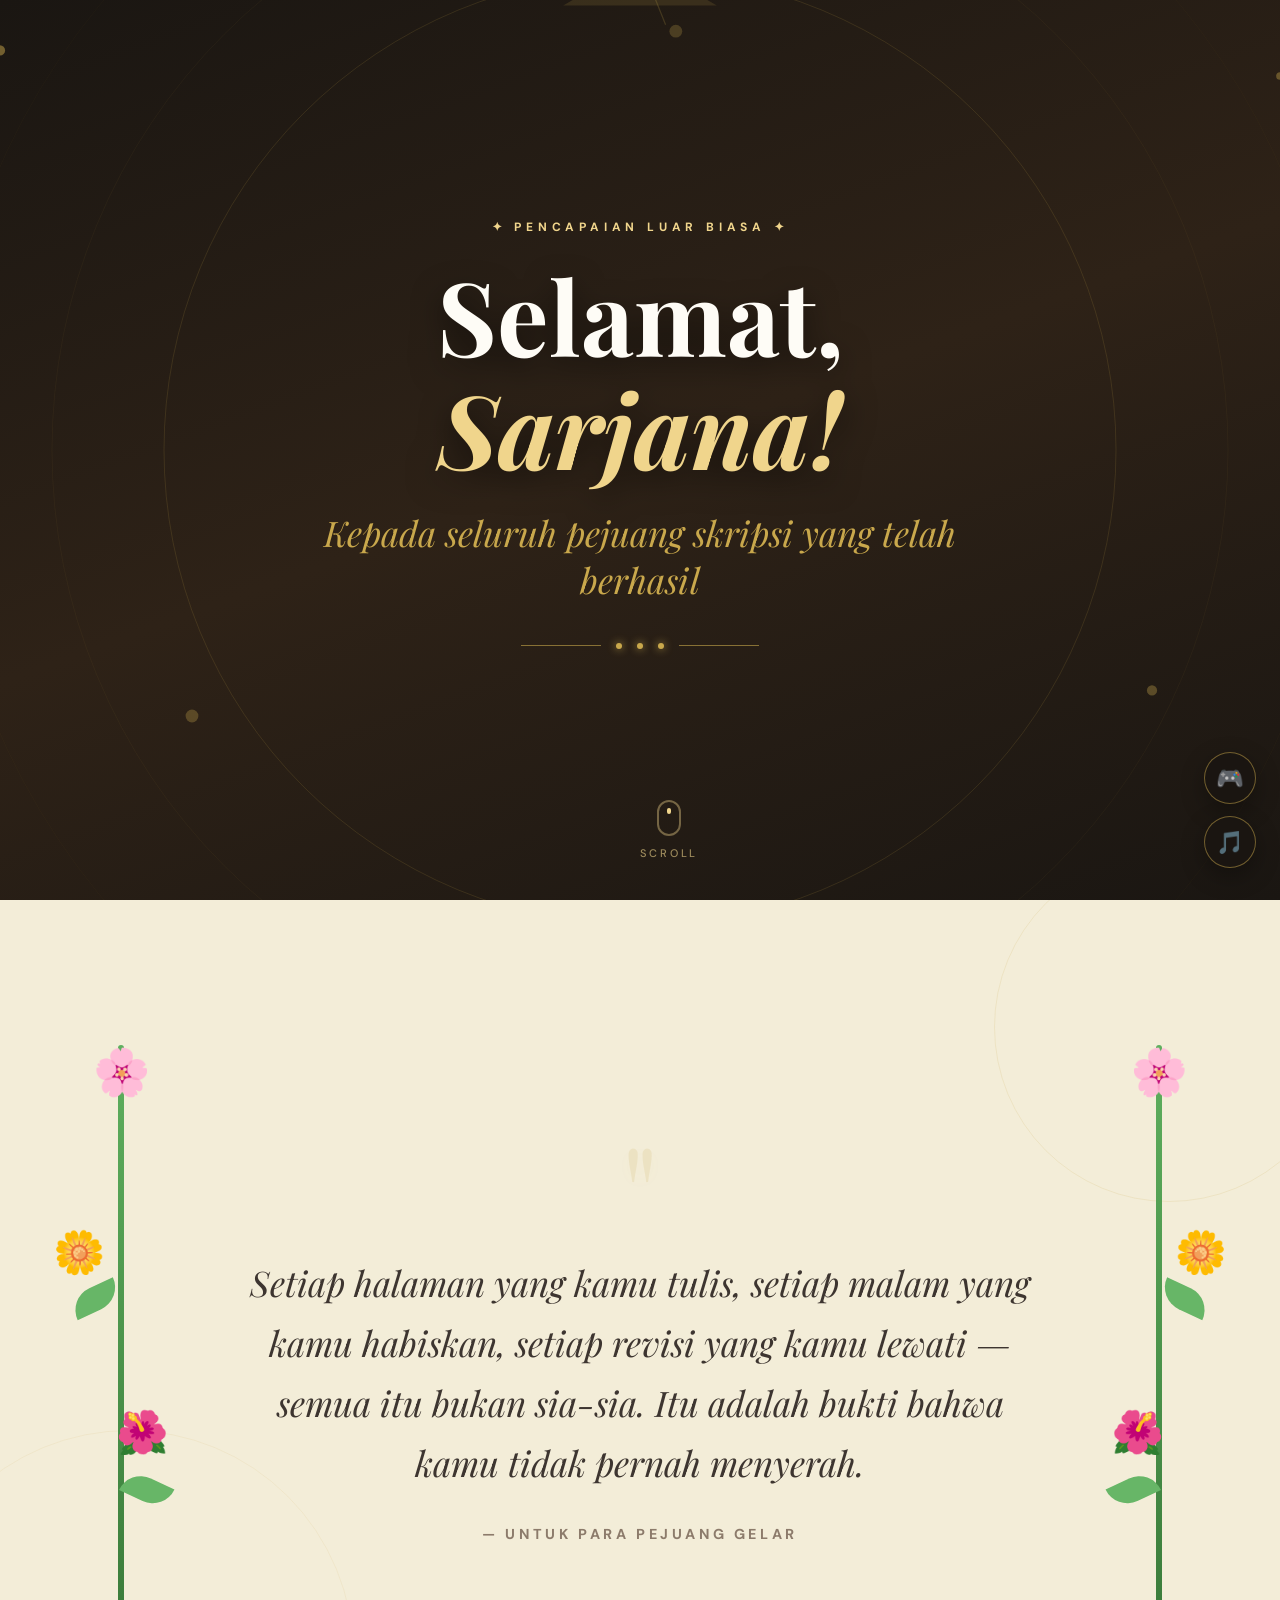
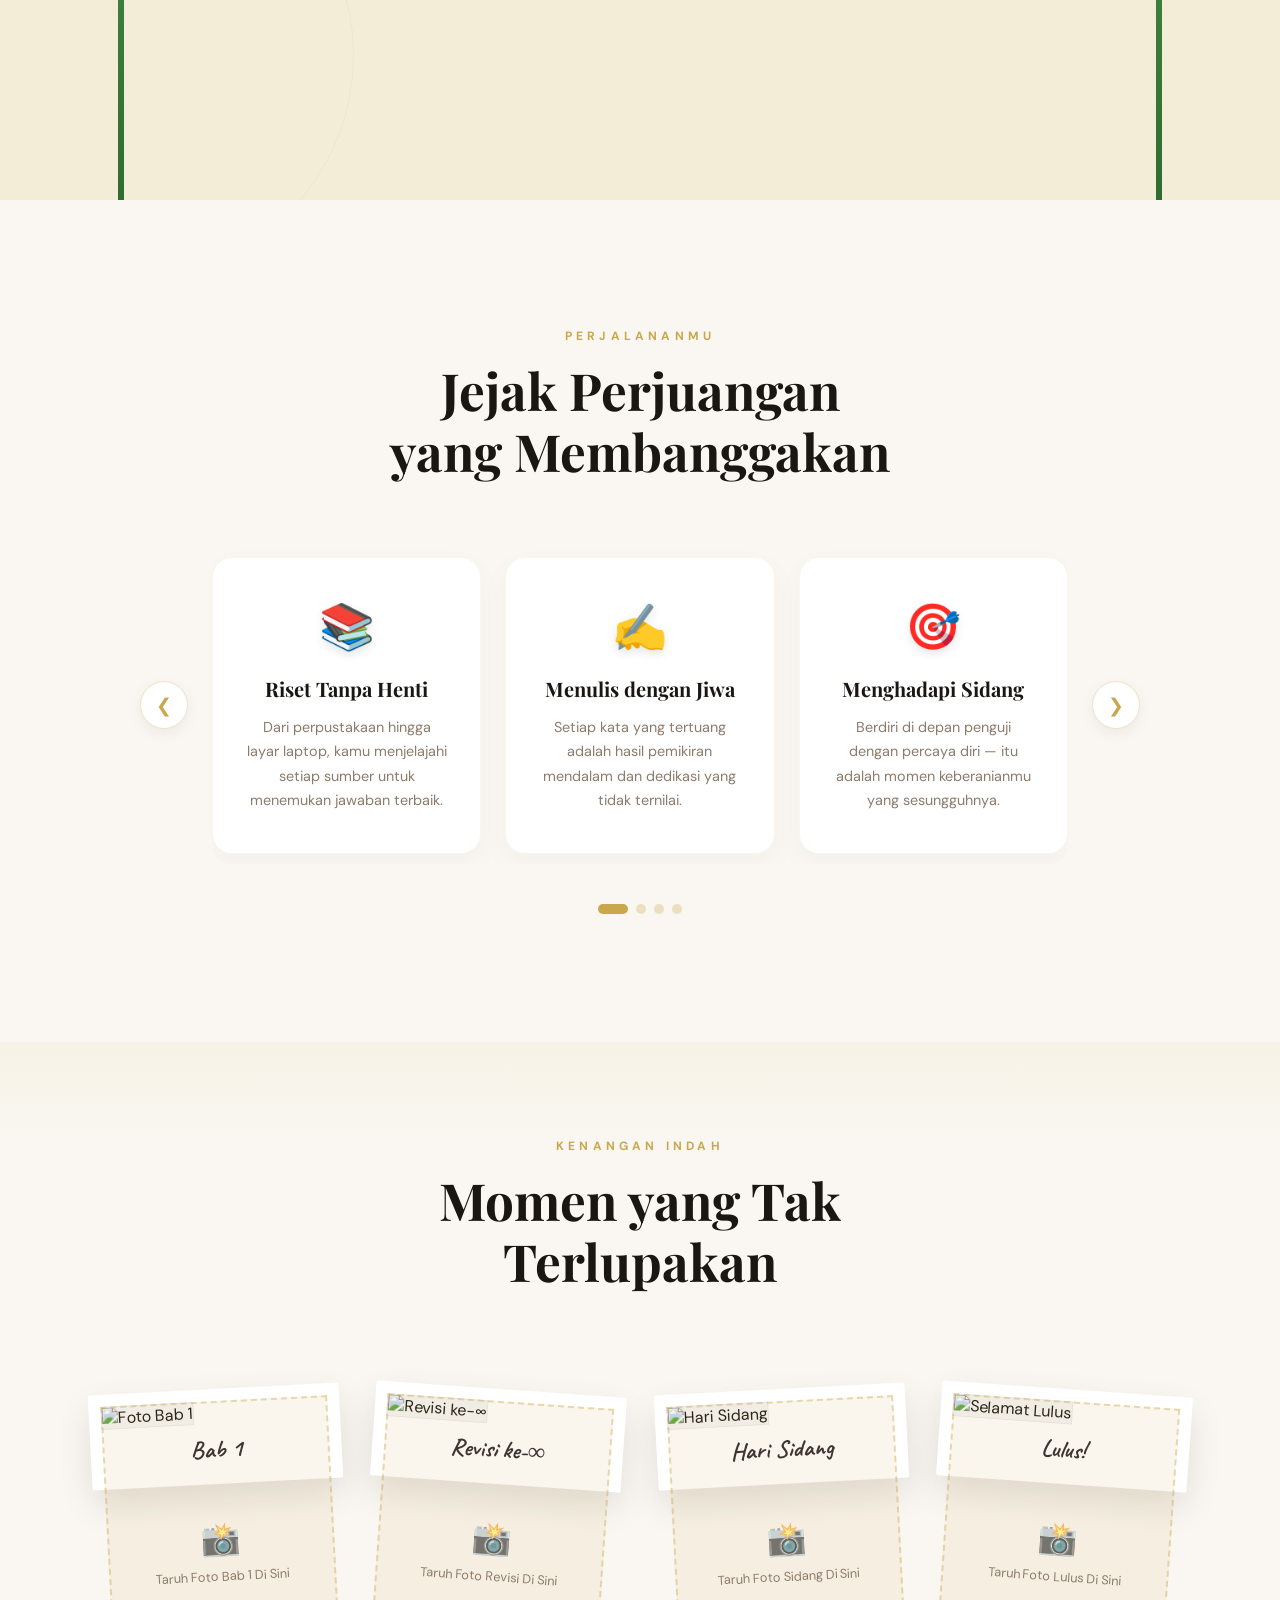
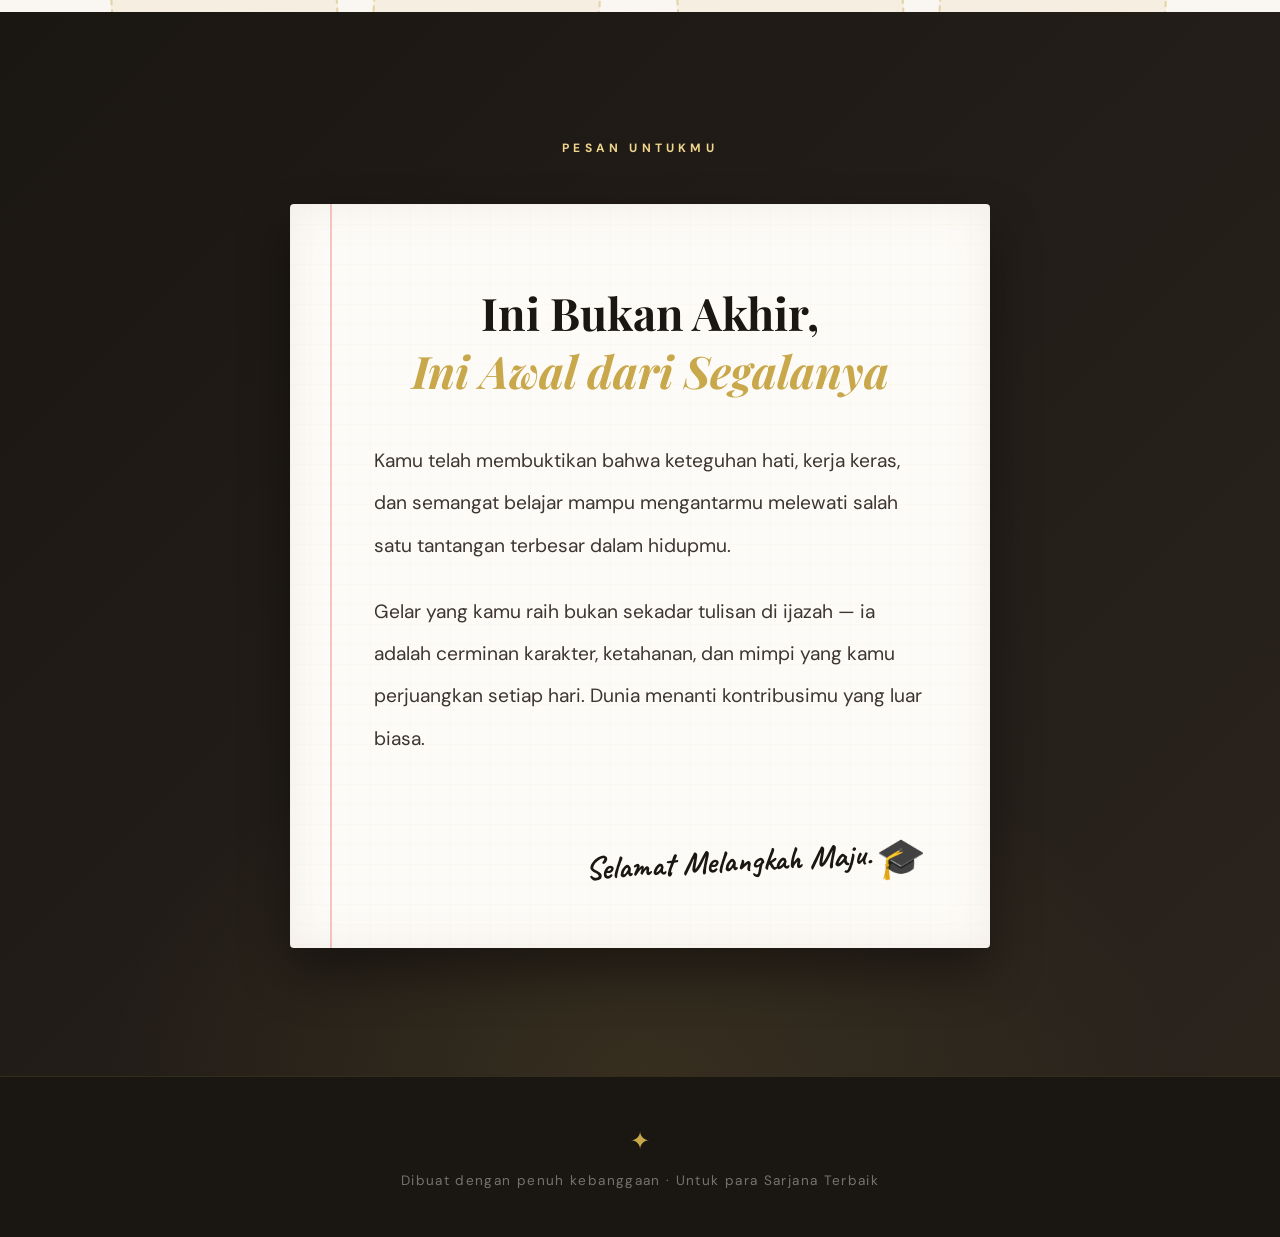
==== commit 9db1b614: "test" ====
--- a/example.html
+++ b/example.html
@@ -1,1063 +1,1063 @@
-<!DOCTYPE html>
-<html lang="id">
-<head>
-<meta charset="UTF-8">
-<meta name="viewport" content="width=device-width, initial-scale=1.0">
-<title>Selamat Telah Menyelesaikan Skripsi 🎓</title>
-<link href="https://fonts.googleapis.com/css2?family=Playfair+Display:ital,wght@0,400;0,700;1,400;1,700&family=DM+Sans:wght@300;400;500;700&family=Caveat:wght@400;700&display=swap" rel="stylesheet">
-<script src="https://cdn.tailwindcss.com"></script>
-
-<!-- ==========================================
-     BAGIAN CSS (STYLE)
-     Di sini tempat mengatur semua desain, warna,
-     animasi, dan tata letak halaman.
-=========================================== -->
-<style>
-  *, *::before, *::after { margin: 0; padding: 0; box-sizing: border-box; }
-
-  :root {
-    --gold: #C9A84C;
-    --gold-light: #F0D58C;
-    --gold-pale: #FDF6E3;
-    --ink: #1A1612;
-    --ink-soft: #3D3530;
-    --muted: #8C7B6B;
-    --cream: #FAF7F2;
-    --parchment: #F3EDD8;
-  }
-
-  html { scroll-behavior: smooth; }
-
-  body {
-    font-family: 'DM Sans', sans-serif;
-    background: var(--cream);
-    color: var(--ink);
-    overflow-x: hidden;
-  }
-
-  /* --- LOADING SCREEN --- */
-  #loading-screen {
-    position: fixed; inset: 0; z-index: 9999;
-    background: #1A1612;
-    display: flex; flex-direction: column; align-items: center; justify-content: center; gap: 2rem;
-    transition: opacity 0.8s ease, visibility 0.8s ease;
-  }
-  #loading-screen.hide { opacity: 0; visibility: hidden; pointer-events: none; }
-  .loader-cap { font-size: 4rem; animation: capBounce 1.2s ease-in-out infinite; }
-  @keyframes capBounce {
-    0%,100% { transform: translateY(0) rotate(-5deg); }
-    50% { transform: translateY(-16px) rotate(5deg); }
-  }
-  .loader-text {
-    font-family: 'Playfair Display', serif; font-size: clamp(1.2rem, 3vw, 1.8rem);
-    color: var(--gold-light); letter-spacing: 0.05em; text-align: center;
-  }
-  .loader-bar-wrap {
-    width: min(320px, 70vw); height: 4px; background: rgba(201,168,76,0.2);
-    border-radius: 4px; overflow: hidden;
-  }
-  .loader-bar {
-    height: 100%; width: 0%;
-    background: linear-gradient(90deg, var(--gold), var(--gold-light));
-    border-radius: 4px; transition: width 0.1s linear; box-shadow: 0 0 10px rgba(240, 213, 140, 0.5);
-  }
-  .loader-pct { font-size: 0.85rem; letter-spacing: 0.2em; color: rgba(240,213,140,0.7); font-weight: 500; }
-
-  /* --- FLOATING TOOLBAR --- */
-  #toolbar {
-    position: fixed; bottom: 2rem; right: 1.5rem; z-index: 500;
-    display: flex; flex-direction: column; align-items: flex-end; gap: 12px;
-  }
-  .tb-btn {
-    width: 52px; height: 52px; border-radius: 50%;
-    background: rgba(26, 22, 18, 0.85); backdrop-filter: blur(10px);
-    border: 1px solid rgba(201,168,76,0.5); color: var(--gold-light);
-    font-size: 1.4rem; cursor: pointer; display: flex; align-items: center; justify-content: center;
-    transition: all 0.3s cubic-bezier(0.34,1.56,0.64,1); box-shadow: 0 8px 25px rgba(0,0,0,0.3);
-  }
-  .tb-btn:hover { transform: scale(1.1) translateY(-3px); background: rgba(42, 33, 26, 0.95); border-color: var(--gold); }
-  .tb-btn.active { background: var(--gold); color: var(--ink); box-shadow: 0 8px 25px rgba(201,168,76,0.4); }
-
-  /* --- MUSIC PANEL --- */
-  #music-panel {
-    position: fixed; bottom: 6.5rem; right: 1.5rem; z-index: 490; width: 300px;
-    background: rgba(26, 22, 18, 0.9); backdrop-filter: blur(15px);
-    border: 1px solid rgba(201,168,76,0.4); border-radius: 20px; padding: 1.5rem;
-    transform: translateY(20px) scale(0.95); opacity: 0; pointer-events: none;
-    transition: all 0.4s cubic-bezier(0.34,1.56,0.64,1); box-shadow: 0 15px 40px rgba(0,0,0,0.5);
-  }
-  #music-panel.open { transform: translateY(0) scale(1); opacity: 1; pointer-events: all; }
-  .mp-title { font-family: 'Playfair Display', serif; font-size: 0.85rem; color: var(--gold); letter-spacing: 0.15em; text-transform: uppercase; margin-bottom: 1rem; text-align: center; }
-  .mp-song-name { font-size: 1rem; color: #FEFCF6; text-align: center; margin-bottom: 0.3rem; font-weight: 500; white-space: nowrap; overflow: hidden; text-overflow: ellipsis; }
-  .mp-artist { font-size: 0.8rem; color: var(--muted); text-align: center; margin-bottom: 1.2rem; }
-  .mp-progress-wrap { width: 100%; height: 6px; background: rgba(255,255,255,0.1); border-radius: 3px; margin-bottom: 0.75rem; cursor: pointer; position: relative; overflow: hidden; }
-  .mp-progress-fill { height: 100%; background: linear-gradient(90deg, var(--gold), var(--gold-light)); border-radius: 3px; width: 0%; transition: width 0.5s linear; pointer-events: none; }
-  .mp-times { display: flex; justify-content: space-between; font-size: 0.7rem; color: var(--muted); margin-bottom: 1.2rem; }
-  .mp-controls { display: flex; align-items: center; justify-content: center; gap: 20px; }
-  .mp-ctrl-btn { background: none; border: none; color: rgba(240,213,140,0.7); font-size: 1.2rem; cursor: pointer; transition: color 0.2s, transform 0.2s; padding: 4px; }
-  .mp-ctrl-btn:hover { color: var(--gold-light); transform: scale(1.15); }
-  .mp-ctrl-btn.play-pause { width: 46px; height: 46px; border-radius: 50%; background: var(--gold); color: var(--ink); font-size: 1.1rem; display: flex; align-items: center; justify-content: center; box-shadow: 0 4px 15px rgba(201,168,76,0.3); }
-  .mp-ctrl-btn.play-pause:hover { background: var(--gold-light); transform: scale(1.1); }
-  .mp-playlist { margin-top: 1rem; border-top: 1px solid rgba(201,168,76,0.15); padding-top: 1rem; max-height: 130px; overflow-y: auto; }
-  .mp-playlist::-webkit-scrollbar { width: 4px; }
-  .mp-playlist::-webkit-scrollbar-thumb { background: var(--gold); border-radius: 4px; }
-  .mp-track { padding: 8px 10px; font-size: 0.8rem; color: rgba(254,252,246,0.6); cursor: pointer; border-radius: 8px; transition: background 0.2s, color 0.2s; white-space: nowrap; overflow: hidden; text-overflow: ellipsis; margin-bottom: 4px; }
-  .mp-track:hover { background: rgba(201,168,76,0.1); color: var(--gold-light); }
-  .mp-track.active { color: var(--ink); background: var(--gold); font-weight: 500; }
-
-  /* --- GAME MODAL --- */
-  #game-overlay {
-    position: fixed; inset: 0; z-index: 800; background: rgba(0,0,0,0.8); backdrop-filter: blur(5px);
-    display: flex; align-items: center; justify-content: center; opacity: 0; pointer-events: none; transition: opacity 0.3s ease;
-  }
-  #game-overlay.open { opacity: 1; pointer-events: all; }
-  #game-modal {
-    background: var(--ink); border: 1px solid rgba(201,168,76,0.4); border-radius: 24px; padding: 2rem; width: min(500px, 90vw);
-    transform: scale(0.9); transition: transform 0.4s cubic-bezier(0.34,1.56,0.64,1); box-shadow: 0 25px 50px rgba(0,0,0,0.5);
-  }
-  #game-overlay.open #game-modal { transform: scale(1); }
-  .gm-header { display: flex; align-items: center; justify-content: space-between; margin-bottom: 1.5rem; }
-  .gm-title { font-family: 'Playfair Display', serif; color: var(--gold); font-size: 1.3rem; font-weight: 700; }
-  .gm-close {
-    background: rgba(255,255,255,0.05); border: 1px solid rgba(255,255,255,0.1); color: var(--muted); width: 32px; height: 32px;
-    border-radius: 50%; font-size: 1rem; cursor: pointer; display: flex; align-items: center; justify-content: center; transition: all 0.2s;
-  }
-  .gm-close:hover { color: var(--ink); background: var(--gold); border-color: var(--gold); transform: rotate(90deg); }
-  .gm-tabs { display: flex; gap: 10px; margin-bottom: 1.5rem; }
-  .gm-tab {
-    flex: 1; padding: 10px; background: rgba(255,255,255,0.04); border: 1px solid rgba(201,168,76,0.15); border-radius: 12px;
-    color: var(--muted); font-size: 0.85rem; font-weight: 500; cursor: pointer; transition: all 0.2s; text-align: center;
-  }
-  .gm-tab.active { background: rgba(201,168,76,0.15); border-color: var(--gold); color: var(--gold-light); }
-  .gm-game { display: none; }
-  .gm-game.active { display: block; animation: fadeIn 0.4s ease; }
-
-  /* Memory & Scramble Game Styles */
-  .memory-board { display: grid; grid-template-columns: repeat(4,1fr); gap: 10px; margin-bottom: 1.5rem; }
-  .mem-card {
-    aspect-ratio: 1; background: rgba(255,255,255,0.05); border: 1px solid rgba(201,168,76,0.2); border-radius: 12px;
-    cursor: pointer; display: flex; align-items: center; justify-content: center; font-size: 2rem;
-    transition: transform 0.4s cubic-bezier(0.4, 0, 0.2, 1), background 0.2s; transform-style: preserve-3d; user-select: none; box-shadow: 0 4px 6px rgba(0,0,0,0.1);
-  }
-  .mem-card.flipped { background: rgba(201,168,76,0.15); border-color: var(--gold); transform: rotateY(180deg); }
-  .mem-card.matched { background: rgba(99,178,60,0.15); border-color: #63b23c; pointer-events: none; transform: rotateY(180deg) scale(0.95); }
-  .mem-card .mem-emoji { transform: rotateY(180deg); display: none; }
-  .mem-card.flipped .mem-emoji, .mem-card.matched .mem-emoji { display: block; }
-
-  .scramble-word { font-family: 'Playfair Display', serif; font-size: 2.5rem; color: var(--gold-light); text-align: center; letter-spacing: 0.3em; margin: 1.5rem 0; text-shadow: 0 0 10px rgba(240, 213, 140, 0.3); }
-  .scramble-hint { font-size: 0.85rem; color: var(--muted); text-align: center; margin-bottom: 1.5rem; }
-  .scramble-input-row { display: flex; gap: 10px; }
-  .scramble-input { flex: 1; padding: 10px 16px; background: rgba(255,255,255,0.05); border: 1px solid rgba(201,168,76,0.3); border-radius: 12px; color: #FEFCF6; font-size: 1rem; outline: none; transition: border-color 0.2s, background 0.2s; }
-  .scramble-input:focus { border-color: var(--gold); background: rgba(255,255,255,0.08); }
-  .scramble-submit { padding: 10px 20px; background: var(--gold); border: none; border-radius: 12px; color: var(--ink); font-weight: 700; cursor: pointer; font-size: 0.9rem; transition: background 0.2s, transform 0.2s; }
-  .scramble-submit:hover { background: var(--gold-light); transform: translateY(-2px); }
-  .scramble-submit:active { transform: translateY(0); }
-  .scramble-result { text-align: center; font-size: 0.9rem; margin-top: 1rem; min-height: 1.2rem; font-weight: 500; }
-  .gm-score { font-size: 0.85rem; color: var(--muted); text-align: center; margin-bottom: 0.5rem; background: rgba(0,0,0,0.2); padding: 8px; border-radius: 8px; }
-  .gm-score span { color: var(--gold); font-weight: 700; }
-
-  /* --- PARALLAX HERO --- */
-  .parallax-hero { position: relative; height: 100vh; min-height: 600px; overflow: hidden; display: flex; align-items: center; justify-content: center; }
-  .layer { position: absolute; inset: -20%; width: 140%; height: 140%; will-change: transform; }
-  .layer-bg { background: linear-gradient(160deg, #1A1612 0%, #2E2217 50%, #1A1612 100%); inset: 0; width: 100%; height: 100%; }
-  .stars { position: absolute; inset: -20%; width: 140%; height: 140%; will-change: transform; }
-  .star { position: absolute; border-radius: 50%; background: #F0D58C; opacity: 0; animation: twinkle var(--dur, 3s) ease-in-out infinite var(--delay, 0s); }
-  @keyframes twinkle { 0%, 100% { opacity: 0; transform: scale(0.8); } 50% { opacity: var(--max-opacity, 0.7); transform: scale(1); } }
-  .layer-mid { will-change: transform; pointer-events: none; }
-  .layer-mid svg { position: absolute; inset: 0; width: 100%; height: 100%; }
-  .layer-front { pointer-events: none; }
-  
-  .hero-content { position: relative; z-index: 10; text-align: center; padding: 2rem; max-width: 800px; }
-  .eyebrow { font-size: 12px; font-weight: 700; letter-spacing: 0.4em; text-transform: uppercase; color: var(--gold-light); margin-bottom: 1.5rem; opacity: 0; animation: fadeUp 0.8s ease forwards 0.3s; }
-  .hero-title { font-family: 'Playfair Display', serif; font-size: clamp(3rem, 8vw, 6.5rem); font-weight: 700; color: #FEFCF6; line-height: 1.1; margin-bottom: 0.5rem; opacity: 0; animation: fadeUp 0.9s ease forwards 0.5s; text-shadow: 0 10px 30px rgba(0,0,0,0.5); }
-  .hero-title em { font-style: italic; color: var(--gold-light); }
-  .hero-name { font-family: 'Playfair Display', serif; font-size: clamp(1.3rem, 3.5vw, 2.2rem); font-weight: 400; font-style: italic; color: var(--gold); margin: 1.5rem 0 2.5rem; opacity: 0; animation: fadeUp 0.9s ease forwards 0.7s; }
-  
-  .divider-gold { display: flex; align-items: center; justify-content: center; gap: 15px; margin: 0 auto 2rem; opacity: 0; animation: fadeUp 0.9s ease forwards 0.9s; }
-  .divider-gold::before, .divider-gold::after { content: ''; display: block; width: 80px; height: 1px; background: var(--gold); opacity: 0.6; }
-  .divider-dot { width: 6px; height: 6px; border-radius: 50%; background: var(--gold); box-shadow: 0 0 8px var(--gold); }
-  
-  .scroll-hint { position: absolute; bottom: 2.5rem; left: 50%; transform: translateX(-50%); z-index: 10; display: flex; flex-direction: column; align-items: center; gap: 10px; opacity: 0; animation: fadeUp 1s ease forwards 1.5s; }
-  .scroll-hint span { font-size: 11px; letter-spacing: 0.25em; text-transform: uppercase; color: rgba(240,213,140,0.6); font-weight: 500; }
-  .scroll-arrow { width: 24px; height: 36px; border: 2px solid rgba(240,213,140,0.4); border-radius: 12px; position: relative; }
-  .scroll-arrow::after { content: ''; position: absolute; top: 6px; left: 50%; transform: translateX(-50%); width: 4px; height: 6px; border-radius: 2px; background: var(--gold-light); animation: scrollDot 1.8s ease-in-out infinite; }
-  @keyframes scrollDot { 0% { top: 6px; opacity: 1; height: 6px; } 80% { top: 20px; opacity: 0; height: 10px; } 100% { top: 6px; opacity: 0; height: 6px; } }
-
-  /* --- CONFETTI --- */
-  .confetti-wrap { position: absolute; inset: 0; pointer-events: none; overflow: hidden; }
-  .confetti-p { position: absolute; width: 6px; height: 6px; border-radius: 1px; opacity: 0; animation: confettiFall linear infinite; }
-  @keyframes confettiFall { 0% { transform: translateY(-20px) rotate(0deg); opacity: 0; } 10% { opacity: 1; } 90% { opacity: 0.8; } 100% { transform: translateY(110vh) rotate(720deg); opacity: 0; } }
-
-  /* --- QUOTE SECTION --- */
-  .section-quote { background: var(--parchment); padding: 8rem 2rem; overflow: hidden; position: relative; }
-  .section-quote .bg-deco { position: absolute; top: -3rem; right: -4rem; width: 350px; height: 350px; border-radius: 50%; border: 1.5px solid rgba(201,168,76,0.15); pointer-events: none; }
-  .section-quote .bg-deco2 { position: absolute; bottom: -5rem; left: -6rem; width: 450px; height: 450px; border-radius: 50%; border: 1.5px solid rgba(201,168,76,0.1); pointer-events: none; }
-  .quote-inner { max-width: 800px; margin: 0 auto; text-align: center; position: relative; z-index: 10; }
-  .big-quote { font-family: 'Playfair Display', serif; font-size: clamp(4rem, 10vw, 10rem); color: var(--gold); opacity: 0.15; line-height: 0.5; display: block; margin-bottom: 2rem; text-shadow: 0 5px 15px rgba(201,168,76,0.2); }
-  .quote-text { font-family: 'Playfair Display', serif; font-size: clamp(1.4rem, 2.8vw, 2.2rem); font-style: italic; color: var(--ink-soft); line-height: 1.7; margin-bottom: 2rem; }
-  .quote-attr { font-size: 0.9rem; letter-spacing: 0.25em; text-transform: uppercase; color: var(--muted); font-weight: 700; }
-
-  /* --- ANIMASI BUNGA JATUH --- */
-  .falling-petal { position: absolute; top: -50px; z-index: 5; pointer-events: none; user-select: none; animation: petalFall linear forwards; }
-  @keyframes petalFall { 0% { transform: translateY(0) rotate(0deg) scale(0.8); opacity: 0; } 10% { opacity: var(--petal-opacity, 1); } 80% { opacity: var(--petal-opacity, 1); } 100% { transform: translateY(110vh) rotate(var(--petal-rotate, 360deg)) scale(1.2); opacity: 0; } }
-
-  .quote-scene { min-height: 100vh; display: flex; align-items: center; justify-content: center; }
-  .plant { position: absolute; bottom: -10px; width: 140px; height: 100%; pointer-events: none; z-index: 2; }
-  .plant-left { left: 4%; } .plant-right { right: 4%; transform: scaleX(-1); }
-  .stem { position: absolute; bottom: 0; left: 50%; width: 6px; height: 0; transform: translateX(-50%); background: linear-gradient(to top, #2f6b2f, #5eaf5e); border-radius: 20px; transition: height 2s cubic-bezier(0.2, 0.8, 0.2, 1); }
-  .quote-scene.active .stem { height: 85%; }
-  .stem::before, .stem::after { content: ""; position: absolute; width: 50px; height: 24px; background: #67b667; border-radius: 50px 0; opacity: 0; transition: opacity 1s ease 1s, transform 1s ease 1s; }
-  .stem::before { left: -45px; top: 30%; transform: rotate(-25deg) scale(0); transform-origin: right bottom; }
-  .stem::after { right: -45px; top: 55%; transform: rotate(25deg) scale(0); transform-origin: left bottom; }
-  .quote-scene.active .stem::before { opacity: 1; transform: rotate(-25deg) scale(1); }
-  .quote-scene.active .stem::after { opacity: 1; transform: rotate(25deg) scale(1); transition-delay: 1.5s; }
-  .flower { position: absolute; top: 50%; left: 50%; transform: translate(-50%, -50%) scale(0); opacity: 0; transition: transform 0.8s cubic-bezier(0.34,1.56,0.64,1), opacity 0.8s; }
-  .flower-1 { top: 18%; left: 50%; font-size: 46px; } .flower-2 { top: 38%; left: 20%; font-size: 42px; } .flower-3 { top: 58%; left: 65%; font-size: 42px; }
-  .quote-scene.active .flower-1 { opacity: 1; transform: translate(-50%, -50%) scale(1); transition-delay: 2s; }
-  .quote-scene.active .flower-2 { opacity: 1; transform: translate(-50%, -50%) scale(1); transition-delay: 2.5s; }
-  .quote-scene.active .flower-3 { opacity: 1; transform: translate(-50%, -50%) scale(1); transition-delay: 3s; }
-  @keyframes flowerFloat { 0%, 100% { transform: translate(-50%, -50%); } 50% { transform: translate(-50%, calc(-50% - 8px)); } }
-  .quote-scene.active .flower { animation: flowerFloat 3s ease-in-out infinite alternate; animation-delay: 3.5s; }
-
-  /* --- MILESTONES --- */
-  .section-milestones { background: var(--cream); padding: 8rem 2rem; }
-  .section-label { text-align: center; font-size: 12px; font-weight: 700; letter-spacing: 0.35em; text-transform: uppercase; color: var(--gold); margin-bottom: 1rem; }
-  .section-heading { font-family: 'Playfair Display', serif; font-size: clamp(2rem, 5vw, 3.2rem); font-weight: 700; color: var(--ink); text-align: center; margin-bottom: 4rem; line-height: 1.2; }
-  .carousel-container { display: flex; align-items: center; justify-content: center; gap: 1.5rem; max-width: 1000px; margin: 0 auto; position: relative; }
-  .carousel-wrapper { width: 100%; overflow: hidden; border-radius: 20px; padding: 10px 0; }
-  .carousel-track { display: flex; transition: transform 0.6s cubic-bezier(0.34, 1.56, 0.64, 1); gap: 1.5rem; }
-  .carousel-card { flex: 0 0 100%; min-width: 100%; }
-  @media (min-width: 768px) { .carousel-card { flex: 0 0 calc(50% - 0.75rem); min-width: calc(50% - 0.75rem); } }
-  @media (min-width: 1024px) { .carousel-card { flex: 0 0 calc(33.333% - 1rem); min-width: calc(33.333% - 1rem); } }
-  .carousel-btn { background: #fff; border: 1px solid rgba(201, 168, 76, 0.3); color: var(--gold); width: 48px; height: 48px; border-radius: 50%; cursor: pointer; display: flex; align-items: center; justify-content: center; font-size: 1.2rem; transition: all 0.3s ease; flex-shrink: 0; box-shadow: 0 5px 15px rgba(0,0,0,0.05); z-index: 10; }
-  .carousel-btn:hover { background: var(--gold); color: #fff; border-color: var(--gold); transform: scale(1.1); box-shadow: 0 8px 20px rgba(201,168,76,0.3); }
-  .carousel-dots { display: flex; gap: 8px; justify-content: center; margin-top: 2.5rem; }
-  .carousel-dot { width: 10px; height: 10px; border-radius: 50%; background: rgba(201, 168, 76, 0.3); cursor: pointer; transition: all 0.3s ease; }
-  .carousel-dot.active { background: var(--gold); width: 30px; border-radius: 5px; }
-  .card { background: #fff; border: 1px solid rgba(201,168,76,0.1); border-radius: 20px; padding: 2.5rem 2rem; text-align: center; transition: transform 0.4s ease, box-shadow 0.4s ease; position: relative; overflow: hidden; box-shadow: 0 10px 30px rgba(0,0,0,0.03); height: 100%; }
-  .card::before { content: ''; position: absolute; top: 0; left: 0; right: 0; height: 4px; background: linear-gradient(90deg, transparent, var(--gold), transparent); opacity: 0; transition: opacity 0.4s; }
-  .card:hover { transform: translateY(-8px); box-shadow: 0 20px 40px rgba(201,168,76,0.15); }
-  .card:hover::before { opacity: 1; }
-  .card-icon { font-size: 2.8rem; margin-bottom: 1.2rem; display: block; text-shadow: 0 4px 10px rgba(0,0,0,0.1); }
-  .card-title { font-family: 'Playfair Display', serif; font-size: 1.25rem; font-weight: 700; color: var(--ink); margin-bottom: 0.8rem; }
-  .card-desc { font-size: 0.9rem; color: var(--muted); line-height: 1.7; }
-
-  /* --- IMAGE GALLERY (POLAROID TEMPLATES) --- */
-  .section-gallery { background-color: var(--cream); padding: 6rem 2rem 8rem; position: relative; }
-  .section-gallery::before { content: ''; position: absolute; top: 0; left: 0; right: 0; height: 100px; background: linear-gradient(to bottom, rgba(243, 237, 216, 0.5), transparent); }
-  .gallery-grid { display: grid; grid-template-columns: repeat(auto-fit, minmax(250px, 1fr)); gap: 3rem 2rem; max-width: 1100px; margin: 0 auto; padding-top: 2rem; }
-  .gallery-item { position: relative; display: flex; justify-content: center; }
-  
-  .gallery-img-wrap {
-    background: #fff; padding: 12px 12px 60px 12px; box-shadow: 0 15px 35px rgba(0,0,0,0.1); border-radius: 2px; position: relative;
-    transition: transform 0.4s cubic-bezier(0.34, 1.56, 0.64, 1), box-shadow 0.4s; cursor: pointer; width: 100%; max-width: 300px;
-  }
-  .gallery-item:nth-child(odd) .gallery-img-wrap { transform: rotate(-3deg); }
-  .gallery-item:nth-child(even) .gallery-img-wrap { transform: rotate(4deg); }
-  .gallery-img-wrap:hover { transform: rotate(0deg) scale(1.05) translateY(-10px) !important; box-shadow: 0 25px 50px rgba(0,0,0,0.2); z-index: 10; }
-  
-  .gallery-img { width: 100%; height: 300px; object-fit: cover; background-color: #f5f5f5; border: 1px solid rgba(0,0,0,0.05); }
-  
-  /* Gaya teks instruksi pada template foto */
-  .placeholder-text-wrap {
-    position: absolute; top: 12px; left: 12px; right: 12px; height: 300px;
-    display: flex; flex-direction: column; align-items: center; justify-content: center;
-    background: rgba(201, 168, 76, 0.1); border: 2px dashed rgba(201, 168, 76, 0.4);
-    pointer-events: none; /* Agar tidak mengganggu klik gambar */
-  }
-  .placeholder-icon { font-size: 2rem; margin-bottom: 0.5rem; opacity: 0.6; }
-  .placeholder-text { font-family: 'DM Sans', sans-serif; font-size: 0.8rem; color: var(--muted); text-align: center; padding: 0 1rem; }
-
-  .gallery-caption { position: absolute; bottom: 20px; left: 0; width: 100%; text-align: center; font-family: 'Caveat', cursive; font-size: 1.5rem; color: var(--ink-soft); font-weight: 700; }
-
-  /* --- MESSAGE --- */
-  .section-message { background: linear-gradient(135deg, #1A1612 0%, #2A241D 100%); padding: 8rem 2rem; position: relative; }
-  .section-message::before { content: ''; position: absolute; inset: 0; background: radial-gradient(ellipse 60% 50% at 50% 100%, rgba(201,168,76,0.1) 0%, transparent 70%); pointer-events: none; }
-  .message-inner { max-width: 700px; margin: 0 auto; text-align: center; position: relative; z-index: 1; }
-  .message-inner .section-label { color: var(--gold-light); }
-  .letter-wrapper { background-color: #FDFBF7; background-image: linear-gradient(90deg, rgba(201,168,76,0.03) 1px, transparent 1px), linear-gradient(rgba(201,168,76,0.03) 1px, transparent 1px); background-size: 20px 20px; padding: 5rem 4rem 4rem; margin: 3rem auto 0; box-shadow: 0 25px 50px rgba(0,0,0,0.4), inset 0 0 40px rgba(139, 115, 85, 0.1); position: relative; display: flex; flex-direction: column; justify-content: center; align-items: center; border-radius: 4px; }
-  .letter-wrapper::before { content: ''; position: absolute; top: 0; bottom: 0; left: 40px; width: 2px; background-color: rgba(226, 75, 74, 0.3); }
-  .letter-content { position: relative; z-index: 2; width: 100%; text-align: left; padding-left: 20px; }
-  .message-heading { font-family: 'Playfair Display', serif; font-size: clamp(2rem, 4vw, 2.8rem); font-weight: 700; color: var(--ink); margin-bottom: 2.5rem; line-height: 1.3; text-align: center; }
-  .message-heading em { color: var(--gold); font-style: italic; }
-  .letter-body { margin: 2rem 0; position: relative; }
-  .message-body { font-size: 1.2rem; line-height: 2.2; color: var(--ink-soft); margin-bottom: 1.5rem; font-family: 'DM Sans', sans-serif; font-weight: 400; }
-  .letter-signature { margin-top: 4rem; text-align: right; }
-  .message-sign { font-family: 'Caveat', cursive; font-size: 2rem; font-weight: 700; color: var(--ink); margin-top: 1rem; transform: rotate(-3deg); display: inline-block; }
-  .sign-mark { font-size: 2.5rem; margin-top: 0.5rem; animation: floatMark 3s ease-in-out infinite; display: inline-block; }
-  @keyframes floatMark { 0%, 100% { transform: translateY(0) rotate(5deg); } 50% { transform: translateY(-8px) rotate(-5deg); } }
-
-  /* --- FOOTER --- */
-  footer { background: var(--ink); border-top: 1px solid rgba(201,168,76,0.15); padding: 3rem 2rem; text-align: center; }
-  footer p { font-size: 0.85rem; color: rgba(254,252,246,0.4); letter-spacing: 0.1em; font-family: 'DM Sans', sans-serif; }
-  footer .gold-mark { color: var(--gold); font-size: 1.5rem; display: block; margin-bottom: 1rem; }
-
-  /* --- SCROLL REVEAL & UTILS --- */
-  .reveal { opacity: 0; transform: translateY(30px); transition: opacity 0.8s cubic-bezier(0.2, 0.8, 0.2, 1), transform 0.8s cubic-bezier(0.2, 0.8, 0.2, 1); }
-  .reveal.visible { opacity: 1; transform: translateY(0); }
-  @keyframes fadeUp { from { opacity: 0; transform: translateY(20px); } to { opacity: 1; transform: translateY(0); } }
-  @keyframes fadeIn { from { opacity: 0; } to { opacity: 1; } }
-
-  @media (max-width: 768px) {
-    .letter-wrapper { padding: 3rem 2rem 2rem; margin-top: 2rem; }
-    .letter-wrapper::before { left: 20px; }
-    .letter-content { padding-left: 10px; }
-    .message-body { font-size: 1.05rem; }
-  }
-</style>
-</head>
-
-<!-- ==========================================
-     BAGIAN HTML (KONTEN HALAMAN)
-     Di sini tempat struktur tata letak elemen
-=========================================== -->
-<body>
-
-<!-- ══ LOADING SCREEN ══ -->
-<div id="loading-screen">
-  <div class="loader-cap">🎓</div>
-  <div class="loader-text">Mempersiapkan kejutan untukmu...</div>
-  <div class="loader-bar-wrap">
-    <div class="loader-bar" id="loader-bar"></div>
-  </div>
-  <div class="loader-pct" id="loader-pct">0%</div>
-</div>
-
-<!-- ══ FLOATING TOOLBAR ══ -->
-<div id="toolbar">
-  <button class="tb-btn" id="game-btn" title="Mini Games">🎮</button>
-  <button class="tb-btn" id="music-btn" title="Music Player">🎵</button>
-</div>
-
-<!-- ══ MUSIC PANEL ══ -->
-<div id="music-panel">
-  <p class="mp-title">♪ Now Playing</p>
-  <p class="mp-song-name" id="mp-song-name">Graduation Song</p>
-  <p class="mp-artist" id="mp-artist">🎓 Celebration Mix</p>
-  <div class="mp-progress-wrap" id="mp-progress-wrap">
-    <div class="mp-progress-fill" id="mp-progress-fill"></div>
-  </div>
-  <div class="mp-times">
-    <span id="mp-time-now">0:00</span>
-    <span id="mp-time-total">1:00</span>
-  </div>
-  <div class="mp-controls">
-    <button class="mp-ctrl-btn" id="mp-prev" title="Previous">⏮</button>
-    <button class="mp-ctrl-btn play-pause" id="mp-play-pause">▶</button>
-    <button class="mp-ctrl-btn" id="mp-next" title="Next">⏭</button>
-  </div>
-  <div class="mp-playlist" id="mp-tracklist"></div>
-</div>
-
-<!-- ══ GAME OVERLAY ══ -->
-<div id="game-overlay">
-  <div id="game-modal">
-    <div class="gm-header">
-      <span class="gm-title">Mini Games Sarjana</span>
-      <button class="gm-close" id="gm-close">✕</button>
-    </div>
-    <div class="gm-tabs">
-      <div class="gm-tab active" data-game="game-memory">🃏 Memory</div>
-      <div class="gm-tab" data-game="game-scramble">🔤 Kata Acak</div>
-    </div>
-
-    <!-- Memory Game -->
-    <div class="gm-game active" id="game-memory">
-      <div class="gm-score" id="mem-score-container">Pasang: <span id="mem-score">0</span> | Langkah: <span id="mem-moves">0</span></div>
-      <div class="memory-board" id="memory-board"></div>
-      <button class="scramble-submit" id="mem-restart" style="width:100%;margin-top:0.5rem">🔄 Main Lagi</button>
-    </div>
-
-    <!-- Word Scramble -->
-    <div class="gm-game" id="game-scramble">
-      <div class="gm-score">Skor: <span id="sc-score">0</span> | Percobaan: <span id="sc-attempts">0</span></div>
-      <div class="scramble-word" id="sc-scrambled">LOADING</div>
-      <p class="scramble-hint" id="sc-hint"></p>
-      <div class="scramble-input-row">
-        <input type="text" class="scramble-input" id="sc-input" placeholder="Ketik jawabanmu..." autocomplete="off">
-        <button class="scramble-submit" id="sc-submit">Cek</button>
-      </div>
-      <p class="scramble-result" id="sc-result"></p>
-      <div style="text-align: center;">
-        <button class="mp-ctrl-btn" id="sc-skip" style="margin-top:0.5rem;font-size:0.8rem;color:var(--muted)">⏭ Lewati</button>
-      </div>
-    </div>
-  </div>
-</div>
-
-<!-- ══════════════════════════════════════
-     HERO — PARALLAX
-══════════════════════════════════════ -->
-<section class="parallax-hero" id="hero">
-  <div class="layer layer-bg"></div>
-  <div class="stars" id="stars"></div>
-
-  <div class="layer layer-mid" id="layerMid">
-    <svg viewBox="0 0 1400 900" fill="none" xmlns="http://www.w3.org/2000/svg" preserveAspectRatio="xMidYMid slice">
-      <circle cx="700" cy="450" r="340" stroke="#C9A84C" stroke-width="0.6" opacity="0.18"/>
-      <circle cx="700" cy="450" r="420" stroke="#C9A84C" stroke-width="0.4" opacity="0.1"/>
-      <circle cx="700" cy="450" r="500" stroke="#C9A84C" stroke-width="0.3" opacity="0.07"/>
-      <path d="M80 80 L130 80 L130 130" stroke="#C9A84C" stroke-width="1" opacity="0.35"/>
-      <path d="M80 80 L80 130" stroke="#C9A84C" stroke-width="1" opacity="0.35"/>
-      <path d="M1320 80 L1270 80 L1270 130" stroke="#C9A84C" stroke-width="1" opacity="0.35"/>
-      <path d="M1320 80 L1320 130" stroke="#C9A84C" stroke-width="1" opacity="0.35"/>
-      <path d="M80 820 L130 820 L130 770" stroke="#C9A84C" stroke-width="1" opacity="0.35"/>
-      <path d="M80 820 L80 770" stroke="#C9A84C" stroke-width="1" opacity="0.35"/>
-      <path d="M1320 820 L1270 820 L1270 770" stroke="#C9A84C" stroke-width="1" opacity="0.35"/>
-      <path d="M1320 820 L1320 770" stroke="#C9A84C" stroke-width="1" opacity="0.35"/>
-    </svg>
-  </div>
-
-  <div class="layer layer-front" id="layerFront">
-    <svg viewBox="0 0 1400 900" fill="none" xmlns="http://www.w3.org/2000/svg" preserveAspectRatio="xMidYMid slice">
-      <circle cx="200" cy="180" r="4" fill="#C9A84C" opacity="0.5"/>
-      <circle cx="1200" cy="200" r="3" fill="#C9A84C" opacity="0.4"/>
-      <circle cx="350" cy="700" r="5" fill="#C9A84C" opacity="0.3"/>
-      <circle cx="1100" cy="680" r="4" fill="#C9A84C" opacity="0.35"/>
-      <circle cx="150" cy="500" r="2.5" fill="#F0D58C" opacity="0.5"/>
-      <circle cx="1280" cy="450" r="2.5" fill="#F0D58C" opacity="0.5"/>
-      <rect x="644" y="100" width="112" height="10" rx="2" fill="#C9A84C" opacity="0.3"/>
-      <polygon points="700,110 640,145 760,145" fill="#C9A84C" opacity="0.15"/>
-      <line x1="700" y1="110" x2="720" y2="160" stroke="#C9A84C" stroke-width="1" opacity="0.2"/>
-      <circle cx="728" cy="165" r="5" fill="#C9A84C" opacity="0.25"/>
-    </svg>
-  </div>
-
-  <div class="hero-content">
-    <p class="eyebrow">✦ Pencapaian Luar Biasa ✦</p>
-    <h1 class="hero-title">Selamat,<br><em>Sarjana!</em></h1>
-    <p class="hero-name">Kepada seluruh pejuang skripsi yang telah berhasil</p>
-    <div class="divider-gold">
-      <span class="divider-dot"></span>
-      <span class="divider-dot"></span>
-      <span class="divider-dot"></span>
-    </div>
-  </div>
-
-  <div class="scroll-hint">
-    <div class="scroll-arrow"></div>
-    <span>Scroll</span>
-  </div>
-
-  <div class="confetti-wrap" id="confettiWrap"></div>
-</section>
-
-<!-- ══════════════════════════════════════
-     QUOTE (SCROLL TRIGGERED + FALLING FLOWERS)
-══════════════════════════════════════ -->
-<section class="section-quote quote-scene" id="quoteScene">
-  <!-- Bunga Jatuh Container -->
-  <div id="falling-flowers-container"></div>
-  <!-- tanaman kiri -->
-  <div class="plant plant-left">
-    <div class="stem"></div>
-    <div class="flower flower-1">🌸</div>
-    <div class="flower flower-2">🌼</div>
-    <div class="flower flower-3">🌺</div>
-  </div>
-  <!-- tanaman kanan -->
-  <div class="plant plant-right">
-    <div class="stem"></div>
-    <div class="flower flower-1">🌸</div>
-    <div class="flower flower-2">🌼</div>
-    <div class="flower flower-3">🌺</div>
-  </div>
-  <div class="bg-deco"></div>
-  <div class="bg-deco2"></div>
-
-  <div class="quote-inner reveal">
-      <span class="big-quote">"</span>
-      <p class="quote-text">
-          Setiap halaman yang kamu tulis,
-          setiap malam yang kamu habiskan,
-          setiap revisi yang kamu lewati —
-          semua itu bukan sia-sia.
-          Itu adalah bukti bahwa kamu tidak pernah menyerah.
-      </p>
-      <p class="quote-attr">
-          — Untuk para pejuang gelar
-      </p>
-  </div>
-</section>
-
-<!-- ══════════════════════════════════════
-     MILESTONES
-══════════════════════════════════════ -->
-<section class="section-milestones">
-  <p class="section-label reveal">Perjalananmu</p>
-  <h2 class="section-heading reveal">Jejak Perjuangan<br>yang Membanggakan</h2>
-  
-  <div class="carousel-container reveal">
-    <button class="carousel-btn carousel-prev" id="carousel-prev" aria-label="Previous">❮</button>
-    <div class="carousel-wrapper">
-      <div class="carousel-track" id="carousel-track">
-        <div class="carousel-card">
-          <div class="card">
-            <span class="card-icon">📚</span>
-            <p class="card-title">Riset Tanpa Henti</p>
-            <p class="card-desc">Dari perpustakaan hingga layar laptop, kamu menjelajahi setiap sumber untuk menemukan jawaban terbaik.</p>
-          </div>
-        </div>
-        <div class="carousel-card">
-          <div class="card">
-            <span class="card-icon">✍️</span>
-            <p class="card-title">Menulis dengan Jiwa</p>
-            <p class="card-desc">Setiap kata yang tertuang adalah hasil pemikiran mendalam dan dedikasi yang tidak ternilai.</p>
-          </div>
-        </div>
-        <div class="carousel-card">
-          <div class="card">
-            <span class="card-icon">🎯</span>
-            <p class="card-title">Menghadapi Sidang</p>
-            <p class="card-desc">Berdiri di depan penguji dengan percaya diri — itu adalah momen keberanianmu yang sesungguhnya.</p>
-          </div>
-        </div>
-        <div class="carousel-card">
-          <div class="card">
-            <span class="card-icon">🏆</span>
-            <p class="card-title">Meraih Gelar</p>
-            <p class="card-desc">Sebuah titel yang kini melekat pada namamu, bukti nyata dari kerja keras bertahun-tahun.</p>
-          </div>
-        </div>
-      </div>
-    </div>
-    <button class="carousel-btn carousel-next" id="carousel-next" aria-label="Next">❯</button>
-  </div>
-  <div class="carousel-dots" id="carousel-dots"></div>
-</section>
-
-<!-- ══════════════════════════════════════
-     IMAGE GALLERY — TEMPLATE POLAROID
-     Ini adalah area di mana kamu bisa 
-     memasang foto kamu sendiri
-══════════════════════════════════════ -->
-<section class="section-gallery">
-  <p class="section-label reveal" style="text-align: center; color: var(--gold); font-size:12px; font-weight:700; letter-spacing:0.35em;">Kenangan Indah</p>
-  <h2 class="section-heading reveal">Momen yang Tak<br>Terlupakan</h2>
-
-  <div class="gallery-grid">
-    
-    <!-- TEMPLATE FOTO 1 -->
-    <div class="gallery-item reveal">
-      <div class="gallery-img-wrap">
-        
-        <!-- MASUKKAN LINK FOTO ASLI DI ATRIBUT src DI BAWAH INI -->
-        <!-- Contoh: <img src="foto-bab1-aku.jpg" ...> -->
-        <img src="" alt="Foto Bab 1" class="gallery-img">
-        
-        <div class="placeholder-text-wrap">
-          <div class="placeholder-icon">📸</div>
-          <p class="placeholder-text">Taruh Foto Bab 1 Di Sini</p>
-        </div>
-        
-        <div class="gallery-caption">Bab 1</div>
-      </div>
-    </div>
-
-    <!-- TEMPLATE FOTO 2 -->
-    <div class="gallery-item reveal" style="transition-delay: 0.1s">
-      <div class="gallery-img-wrap">
-        
-        <!-- MASUKKAN LINK FOTO ASLI DI ATRIBUT src DI BAWAH INI -->
-        <img src="" alt="Revisi ke-∞" class="gallery-img">
-        
-        <div class="placeholder-text-wrap">
-          <div class="placeholder-icon">📸</div>
-          <p class="placeholder-text">Taruh Foto Revisi Di Sini</p>
-        </div>
-
-        <div class="gallery-caption">Revisi ke-∞</div>
-      </div>
-    </div>
-
-    <!-- TEMPLATE FOTO 3 -->
-    <div class="gallery-item reveal" style="transition-delay: 0.2s">
-      <div class="gallery-img-wrap">
-        
-        <!-- MASUKKAN LINK FOTO ASLI DI ATRIBUT src DI BAWAH INI -->
-        <img src="" alt="Hari Sidang" class="gallery-img">
-        
-        <div class="placeholder-text-wrap">
-          <div class="placeholder-icon">📸</div>
-          <p class="placeholder-text">Taruh Foto Sidang Di Sini</p>
-        </div>
-
-        <div class="gallery-caption">Hari Sidang</div>
-      </div>
-    </div>
-
-    <!-- TEMPLATE FOTO 4 -->
-    <div class="gallery-item reveal" style="transition-delay: 0.3s">
-      <div class="gallery-img-wrap">
-        
-        <!-- MASUKKAN LINK FOTO ASLI DI ATRIBUT src DI BAWAH INI -->
-        <img src="" alt="Selamat Lulus" class="gallery-img">
-        
-        <div class="placeholder-text-wrap">
-          <div class="placeholder-icon">📸</div>
-          <p class="placeholder-text">Taruh Foto Lulus Di Sini</p>
-        </div>
-
-        <div class="gallery-caption">Lulus!</div>
-      </div>
-    </div>
-
-  </div>
-</section>
-
-<!-- ══════════════════════════════════════
-     MESSAGE — VINTAGE LETTER
-══════════════════════════════════════ -->
-<section class="section-message">
-  <div class="message-inner">
-    <p class="section-label reveal">Pesan Untukmu</p>
-    
-    <div class="letter-wrapper reveal">
-      <div class="letter-content">
-        <h4 class="message-heading">
-          Ini Bukan Akhir,<br><em>Ini Awal dari Segalanya</em>
-        </h4>
-        
-        <div class="letter-body">
-          <p class="message-body">
-            Kamu telah membuktikan bahwa keteguhan hati, kerja keras, dan semangat belajar mampu mengantarmu melewati salah 
-            satu tantangan terbesar dalam hidupmu.
-          </p>
-          <p class="message-body">
-            Gelar yang kamu raih bukan sekadar tulisan di ijazah — ia adalah cerminan karakter, ketahanan, dan mimpi yang kamu perjuangkan setiap hari. Dunia menanti kontribusimu yang luar biasa.
-          </p>
-        </div>
-        
-        <div class="letter-signature">
-          <p class="message-sign">Selamat Melangkah Maju.</p>
-          <div class="sign-mark">🎓</div>
-        </div>
-      </div>
-    </div>
-  </div>
-</section>
-
-<!-- ══════════════════════════════════════
-     FOOTER
-══════════════════════════════════════ -->
-<footer>
-  <span class="gold-mark">✦</span>
-  <p>Dibuat dengan penuh kebanggaan · Untuk para Sarjana Terbaik</p>
-</footer>
-
-<!-- ==========================================
-     BAGIAN JAVASCRIPT (LOGIKA & INTERAKSI)
-     Semua logika untuk game, musik, carousel,
-     dan animasi terdapat di sini.
-=========================================== -->
-<script>
-  /* ─────────────────────────────────────────
-     1. LOADING SCREEN LOGIC
-  ───────────────────────────────────────── */
-  (function initLoader() {
-    const screen = document.getElementById('loading-screen');
-    const bar    = document.getElementById('loader-bar');
-    const pct    = document.getElementById('loader-pct');
-    if (!screen) return;
-
-    let progress = 0;
-    const interval = setInterval(() => {
-      const step = progress < 70 ? (3 + Math.random() * 4) : (1 + Math.random() * 2);
-      progress = Math.min(progress + step, 98);
-      bar.style.width = progress + '%';
-      pct.textContent = Math.floor(progress) + '%';
-    }, 80);
-
-    window.addEventListener('load', () => {
-      clearInterval(interval);
-      bar.style.width = '100%';
-      pct.textContent = '100%';
-      setTimeout(() => { screen.classList.add('hide'); document.body.style.overflow = ''; }, 600);
-    });
-
-    setTimeout(() => {
-      if (!screen.classList.contains('hide')) {
-        clearInterval(interval);
-        bar.style.width = '100%'; pct.textContent = '100%';
-        setTimeout(() => { screen.classList.add('hide'); document.body.style.overflow = ''; }, 400);
-      }
-    }, 4000);
-  })();
-
-  /* ─────────────────────────────────────────
-     2. STARS & CONFETTI LOGIC
-  ───────────────────────────────────────── */
-  (function initDecorations() {
-    const wrapStars = document.getElementById('stars');
-    if (wrapStars) {
-      const colors = ['#F0D58C', '#FFF9E6', '#C9A84C', '#E8D080'];
-      for (let i = 0; i < 80; i++) {
-        const s = document.createElement('div');
-        s.className = 'star';
-        const size = Math.random() * 2.5 + 1;
-        s.style.cssText = `
-          width:${size}px; height:${size}px;
-          top:${Math.random() * 100}%; left:${Math.random() * 100}%;
-          background:${colors[Math.floor(Math.random() * colors.length)]};
-          --dur:${2.5 + Math.random() * 4}s; --delay:${Math.random() * 5}s;
-          --max-opacity:${0.4 + Math.random() * 0.6};
-        `;
-        wrapStars.appendChild(s);
-      }
-    }
-
-    const wrapConfetti = document.getElementById('confettiWrap');
-    if (wrapConfetti) {
-      const hues = ['#C9A84C', '#F0D58C', '#fff9e6', '#E8D080', '#a07830'];
-      for (let i = 0; i < 35; i++) {
-        const p = document.createElement('div');
-        p.className = 'confetti-p';
-        const size = 4 + Math.random() * 6;
-        p.style.cssText = `
-          width:${size}px; height:${size}px; background:${hues[Math.floor(Math.random() * hues.length)]};
-          left:${Math.random() * 100}%; animation-duration:${8 + Math.random() * 12}s;
-          animation-delay:${Math.random() * 10}s; border-radius:${Math.random() > 0.5 ? '50%' : '2px'};
-        `;
-        wrapConfetti.appendChild(p);
-      }
-    }
-  })();
-
-  /* ─────────────────────────────────────────
-     3. PARALLAX SCROLL LOGIC
-  ───────────────────────────────────────── */
-  (function initParallax() {
-    const layerMid   = document.getElementById('layerMid');
-    const layerFront = document.getElementById('layerFront');
-    const stars      = document.getElementById('stars');
-    if (!layerMid) return;
-
-    function onScroll() {
-      const y = window.scrollY;
-      stars.style.transform      = `translateY(${y * 0.25}px)`;
-      layerMid.style.transform   = `translateY(${y * 0.45}px)`;
-      layerFront.style.transform = `translateY(${y * 0.65}px)`;
-    }
-    window.addEventListener('scroll', onScroll, { passive: true });
-  })();
-
-  /* ─────────────────────────────────────────
-     4. SCROLL REVEAL LOGIC
-  ───────────────────────────────────────── */
-  (function initReveal() {
-    const els = document.querySelectorAll('.reveal');
-    const io  = new IntersectionObserver((entries) => {
-      entries.forEach((e, i) => {
-        if (e.isIntersecting) {
-          setTimeout(() => e.target.classList.add('visible'), i * 80);
-          io.unobserve(e.target);
-        }
-      });
-    }, { threshold: 0.12 });
-    els.forEach(el => io.observe(el));
-  })();
-
-  /* ─────────────────────────────────────────
-     5. MUSIC PLAYER LOGIC
-  ───────────────────────────────────────── */
-  (function initMusic() {
-    const playlist = [
-      { title: 'Graduation Song',     artist: '🎓 Celebration Mix',   freq: 220, type: 'sine'    },
-      { title: 'Happy Ending',        artist: '✨ Acoustic Vibes',     freq: 261, type: 'triangle' },
-      { title: 'We Are The Champions',artist: '🏆 Rock Anthems',       freq: 293, type: 'square'   },
-      { title: 'Good Riddance',       artist: '🌿 Green Day',          freq: 246, type: 'sine'    },
-      { title: 'Pomp & Circumstance', artist: '🎶 Classical',          freq: 330, type: 'triangle' },
-    ];
-
-    let currentTrack = 0, isPlaying = false, audioCtx = null, gainNode = null, oscillator = null;
-    let progressTimer = null, elapsed = 0;
-    const duration = 60; // Simulasi durasi 60 detik
-
-    const panel      = document.getElementById('music-panel'), musicBtn = document.getElementById('music-btn');
-    const playPause  = document.getElementById('mp-play-pause'), songName = document.getElementById('mp-song-name');
-    const artistName = document.getElementById('mp-artist'), progressFill = document.getElementById('mp-progress-fill');
-    const timeNow    = document.getElementById('mp-time-now'), timeTotal = document.getElementById('mp-time-total');
-    const trackList  = document.getElementById('mp-tracklist');
-
-    if (!panel) return;
-
-    function fmt(s) { return `${Math.floor(s / 60)}:${String(Math.floor(s % 60)).padStart(2, '0')}`; }
-
-    function buildPlaylist() {
-      trackList.innerHTML = '';
-      playlist.forEach((t, i) => {
-        const d = document.createElement('div');
-        d.className = 'mp-track' + (i === currentTrack ? ' active' : '');
-        d.textContent = `${i + 1}. ${t.title}`;
-        d.addEventListener('click', () => { loadTrack(i); startPlay(); });
-        trackList.appendChild(d);
-      });
-    }
-
-    function loadTrack(idx) {
-      currentTrack = idx; elapsed = 0;
-      songName.textContent = playlist[idx].title;
-      artistName.textContent = playlist[idx].artist;
-      timeTotal.textContent = fmt(duration);
-      updateProgress();
-      document.querySelectorAll('.mp-track').forEach((el, i) => el.classList.toggle('active', i === idx));
-    }
-
-    function updateProgress() {
-      progressFill.style.width = ((elapsed / duration) * 100) + '%';
-      timeNow.textContent = fmt(elapsed);
-    }
-
-    function startPlay() {
-      if (audioCtx) { audioCtx.close(); }
-      audioCtx = new (window.AudioContext || window.webkitAudioContext)();
-      gainNode = audioCtx.createGain();
-      gainNode.gain.setValueAtTime(0.06, audioCtx.currentTime);
-      gainNode.connect(audioCtx.destination);
-
-      oscillator = audioCtx.createOscillator();
-      oscillator.type = playlist[currentTrack].type;
-      oscillator.frequency.setValueAtTime(playlist[currentTrack].freq, audioCtx.currentTime);
-      
-      const lfo = audioCtx.createOscillator(); lfo.type = 'sine'; lfo.frequency.value = 0.3;
-      const lfoGain = audioCtx.createGain(); lfoGain.gain.value = 8;
-      lfo.connect(lfoGain); lfoGain.connect(oscillator.frequency);
-      lfo.start();
-      
-      oscillator.connect(gainNode); oscillator.start();
-
-      isPlaying = true; playPause.textContent = '⏸';
-      clearInterval(progressTimer);
-      progressTimer = setInterval(() => {
-        if (!isPlaying) return;
-        elapsed++;
-        if (elapsed >= duration) { document.getElementById('mp-next').click(); return; }
-        updateProgress();
-      }, 1000);
-    }
-
-    function pausePlay() {
-      if (gainNode) gainNode.gain.setTargetAtTime(0, audioCtx.currentTime, 0.3);
-      setTimeout(() => { if (audioCtx) audioCtx.suspend(); }, 400);
-      isPlaying = false; playPause.textContent = '▶'; clearInterval(progressTimer);
-    }
-
-    function resumePlay() {
-      if (audioCtx) { audioCtx.resume(); gainNode.gain.setTargetAtTime(0.06, audioCtx.currentTime, 0.3); }
-      isPlaying = true; playPause.textContent = '⏸';
-      progressTimer = setInterval(() => {
-        if (!isPlaying) return; elapsed++;
-        if (elapsed >= duration) { document.getElementById('mp-next').click(); return; }
-        updateProgress();
-      }, 1000);
-    }
-
-    musicBtn.addEventListener('click', () => {
-      panel.classList.toggle('open');
-      musicBtn.classList.toggle('active', panel.classList.contains('open'));
-    });
-
-    playPause.addEventListener('click', () => {
-      if (!audioCtx || audioCtx.state === 'closed') startPlay();
-      else if (isPlaying) pausePlay(); else resumePlay();
-    });
-
-    document.getElementById('mp-next').addEventListener('click', () => {
-      if (audioCtx) audioCtx.close(); clearInterval(progressTimer);
-      currentTrack = (currentTrack + 1) % playlist.length; loadTrack(currentTrack); startPlay();
-    });
-
-    document.getElementById('mp-prev').addEventListener('click', () => {
-      if (audioCtx) audioCtx.close(); clearInterval(progressTimer);
-      currentTrack = (currentTrack - 1 + playlist.length) % playlist.length; loadTrack(currentTrack); startPlay();
-    });
-
-    document.getElementById('mp-progress-wrap').addEventListener('click', (e) => {
-      const rect = document.getElementById('mp-progress-wrap').getBoundingClientRect();
-      elapsed = Math.floor(((e.clientX - rect.left) / rect.width) * duration); updateProgress();
-    });
-
-    buildPlaylist(); loadTrack(0); timeTotal.textContent = fmt(duration);
-  })();
-
-  /* ─────────────────────────────────────────
-     6. MINI GAMES LOGIC
-  ───────────────────────────────────────── */
-  (function initGames() {
-    const gameBtn = document.getElementById('game-btn'), overlay = document.getElementById('game-overlay');
-    if (!gameBtn) return;
-
-    gameBtn.addEventListener('click', () => { overlay.classList.toggle('open'); gameBtn.classList.toggle('active', overlay.classList.contains('open')); });
-    document.getElementById('gm-close').addEventListener('click', () => { overlay.classList.remove('open'); gameBtn.classList.remove('active'); });
-    overlay.addEventListener('click', (e) => { if (e.target === overlay) { overlay.classList.remove('open'); gameBtn.classList.remove('active'); }});
-
-    const tabs = document.querySelectorAll('.gm-tab'), games = document.querySelectorAll('.gm-game');
-    tabs.forEach(tab => {
-      tab.addEventListener('click', () => {
-        tabs.forEach(t => t.classList.remove('active')); games.forEach(g => g.classList.remove('active'));
-        tab.classList.add('active'); document.getElementById(tab.dataset.game).classList.add('active');
-      });
-    });
-
-    // Memory Game
-    const EMOJIS = ['🎓','📚','✍️','🏆','🎯','🌟','🎊','🥳'];
-    let flipped = [], lockBoard = false, memScore = 0, memMoves = 0;
-
-    function initMemory() {
-      const board = document.getElementById('memory-board');
-      flipped = []; lockBoard = false; memScore = 0; memMoves = 0;
-      board.innerHTML = ''; document.getElementById('mem-score-container').innerHTML = `Pasang: <span id="mem-score">0</span> | Langkah: <span id="mem-moves">0</span>`;
-
-      const pairs = [...EMOJIS, ...EMOJIS].sort(() => Math.random() - 0.5);
-      pairs.forEach((emoji, i) => {
-        const card = document.createElement('div'); card.className = 'mem-card'; card.dataset.emoji = emoji;
-        card.innerHTML = `<span class="mem-emoji">${emoji}</span>`;
-        card.addEventListener('click', () => {
-          if (lockBoard || card.classList.contains('flipped') || card.classList.contains('matched')) return;
-          card.classList.add('flipped'); flipped.push(card);
-          if (flipped.length === 2) {
-            memMoves++; document.getElementById('mem-moves').textContent = memMoves; lockBoard = true;
-            if (flipped[0].dataset.emoji === flipped[1].dataset.emoji) {
-              flipped[0].classList.add('matched'); flipped[1].classList.add('matched');
-              memScore++; document.getElementById('mem-score').textContent = memScore;
-              flipped = []; lockBoard = false;
-              if (memScore === EMOJIS.length) {
-                setTimeout(() => { document.getElementById('mem-score-container').innerHTML = `<span style="color:var(--gold)">🎉 Selesai dalam ${memMoves} langkah!</span>`; }, 300);
-              }
-            } else { setTimeout(() => { flipped[0].classList.remove('flipped'); flipped[1].classList.remove('flipped'); flipped = []; lockBoard = false; }, 800); }
-          }
-        });
-        board.appendChild(card);
-      });
-    }
-    document.getElementById('mem-restart')?.addEventListener('click', initMemory); initMemory();
-
-    // Word Scramble
-    const WORDS = [
-      { word: 'SARJANA', hint: 'Gelar yang baru kamu raih 🎓' }, { word: 'SKRIPSI', hint: 'Karya tulismu selama ini ✍️' },
-      { word: 'WISUDA', hint: 'Upacara kelulusan 🎊' }, { word: 'KAMPUS', hint: 'Tempat menimba ilmu 🏫' },
-      { word: 'SIDANG', hint: 'Ujian akhir skripsi 😰' }, { word: 'REVISI', hint: 'Perbaikan dari dosen pembimbing 📝' },
-      { word: 'DOSEN', hint: 'Pembimbing akademikmu 👨‍🏫' }, { word: 'GELAR', hint: 'Titel akademik yang diraih 🏆' },
-    ];
-    let scWord = '', scScore = 0, scAttempts = 0;
-
-    function scrambleStr(str) {
-      const arr = str.split('');
-      for (let i = arr.length - 1; i > 0; i--) { const j = Math.floor(Math.random() * (i + 1)); [arr[i], arr[j]] = [arr[j], arr[i]]; }
-      return arr.join('') === str ? scrambleStr(str) : arr.join('');
-    }
-
-    function loadScramble() {
-      const idx = Math.floor(Math.random() * WORDS.length);
-      scWord = WORDS[idx].word;
-      document.getElementById('sc-scrambled').textContent = scrambleStr(scWord);
-      document.getElementById('sc-hint').textContent = 'Petunjuk: ' + WORDS[idx].hint;
-      document.getElementById('sc-input').value = '';
-      const res = document.getElementById('sc-result'); res.textContent = ''; res.style.color = '';
-    }
-
-    function checkScramble() {
-      const ans = document.getElementById('sc-input').value.trim().toUpperCase();
-      const res = document.getElementById('sc-result'); scAttempts++;
-      if (ans === scWord) {
-        scScore++; document.getElementById('sc-score').textContent = scScore; document.getElementById('sc-attempts').textContent = scAttempts;
-        res.textContent = '✅ Benar! Kamu hebat!'; res.style.color = '#63b23c'; setTimeout(loadScramble, 1200);
-      } else { res.textContent = '❌ Coba lagi!'; res.style.color = '#E24B4A'; document.getElementById('sc-input').value = ''; }
-    }
-
-    document.getElementById('sc-submit')?.addEventListener('click', checkScramble);
-    document.getElementById('sc-input')?.addEventListener('keydown', (e) => { if (e.key === 'Enter') checkScramble(); });
-    document.getElementById('sc-skip')?.addEventListener('click', () => {
-      scAttempts++; document.getElementById('sc-attempts').textContent = scAttempts;
-      const res = document.getElementById('sc-result'); res.textContent = `Jawaban: ${scWord}`; res.style.color = 'var(--gold)'; setTimeout(loadScramble, 1500);
-    });
-    loadScramble();
-  })();
-
-  /* ─────────────────────────────────────────
-     7. CAROUSEL LOGIC
-  ───────────────────────────────────────── */
-  (function initCarousel() {
-    const track = document.getElementById('carousel-track');
-    if (!track) return;
-    const prevBtn = document.getElementById('carousel-prev'), nextBtn = document.getElementById('carousel-next');
-    const dotsContainer = document.getElementById('carousel-dots'), cards = track.querySelectorAll('.carousel-card');
-    let currentIndex = 0;
-    
-    cards.forEach((_, index) => {
-      const dot = document.createElement('div');
-      dot.className = `carousel-dot ${index === 0 ? 'active' : ''}`;
-      dot.addEventListener('click', () => goToSlide(index));
-      dotsContainer.appendChild(dot);
-    });
-    
-    const dots = dotsContainer.querySelectorAll('.carousel-dot');
-    
-    function updateCarousel() {
-      let cardsToShow = window.innerWidth >= 1024 ? 3 : window.innerWidth >= 768 ? 2 : 1;
-      let maxIndex = Math.max(0, cards.length - cardsToShow);
-      if(currentIndex > maxIndex) currentIndex = maxIndex;
-
-      const offset = -(currentIndex * 100) / cardsToShow;
-      track.style.transform = `translateX(${offset}%)`;
-      dots.forEach((dot, index) => dot.classList.toggle('active', index === currentIndex));
-    }
-    
-    function goToSlide(index) { currentIndex = index; updateCarousel(); }
-    function nextSlide() { 
-      let cardsToShow = window.innerWidth >= 1024 ? 3 : window.innerWidth >= 768 ? 2 : 1;
-      if (currentIndex < cards.length - cardsToShow) { currentIndex++; updateCarousel(); }
-      else { currentIndex = 0; updateCarousel(); }
-    }
-    function prevSlide() {
-      if (currentIndex > 0) { currentIndex--; updateCarousel(); }
-      else { 
-        let cardsToShow = window.innerWidth >= 1024 ? 3 : window.innerWidth >= 768 ? 2 : 1;
-        currentIndex = cards.length - cardsToShow; updateCarousel(); 
-      }
-    }
-    
-    prevBtn?.addEventListener('click', prevSlide); nextBtn?.addEventListener('click', nextSlide);
-    window.addEventListener('resize', updateCarousel);
-  })();
-
-  /* ─────────────────────────────────────────
-     8. QUOTE SCROLL TRIGGER & FALLING FLOWERS
-  ───────────────────────────────────────── */
-  (function initQuoteAndFlowers() {
-    const quoteScene = document.getElementById('quoteScene');
-    const container = document.getElementById('falling-flowers-container');
-    let flowerInterval = null;
-
-    function createPetal() {
-      const petal = document.createElement('div');
-      petal.className = 'falling-petal';
-      const flowers = ['🌸', '🌼', '🌺', '✨', '🍂'];
-      petal.textContent = flowers[Math.floor(Math.random() * flowers.length)];
-      
-      petal.style.left = Math.random() * 100 + 'vw';
-      petal.style.fontSize = (Math.random() * 15 + 15) + 'px'; 
-      petal.style.animationDuration = (Math.random() * 4 + 4) + 's'; 
-      petal.style.setProperty('--petal-rotate', (Math.random() * 360) + 'deg');
-      petal.style.setProperty('--petal-opacity', (Math.random() * 0.5 + 0.5));
-      
-      container.appendChild(petal);
-      setTimeout(() => { if (petal.parentNode) petal.parentNode.removeChild(petal); }, 8000);
-    }
-
-    const observer = new IntersectionObserver((entries) => {
-      entries.forEach(entry => {
-        if (entry.isIntersecting) {
-          entry.target.classList.add('active');
-          if (!flowerInterval) { flowerInterval = setInterval(createPetal, 300); }
-        } else {
-          if (flowerInterval) { clearInterval(flowerInterval); flowerInterval = null; }
-        }
-      });
-    }, { threshold: 0.3 }); 
-
-    if (quoteScene) { observer.observe(quoteScene); }
-  })();
-</script>
-</body>
+<!DOCTYPE html>
+<html lang="id">
+<head>
+<meta charset="UTF-8">
+<meta name="viewport" content="width=device-width, initial-scale=1.0">
+<title>Selamat Telah Menyelesaikan Skripsi 🎓</title>
+<link href="https://fonts.googleapis.com/css2?family=Playfair+Display:ital,wght@0,400;0,700;1,400;1,700&family=DM+Sans:wght@300;400;500;700&family=Caveat:wght@400;700&display=swap" rel="stylesheet">
+<script src="https://cdn.tailwindcss.com"></script>
+
+<!-- ==========================================
+     BAGIAN CSS (STYLE)
+     Di sini tempat mengatur semua desain, warna,
+     animasi, dan tata letak halaman.
+=========================================== -->
+<style>
+  *, *::before, *::after { margin: 0; padding: 0; box-sizing: border-box; }
+
+  :root {
+    --gold: #C9A84C;
+    --gold-light: #F0D58C;
+    --gold-pale: #FDF6E3;
+    --ink: #1A1612;
+    --ink-soft: #3D3530;
+    --muted: #8C7B6B;
+    --cream: #FAF7F2;
+    --parchment: #F3EDD8;
+  }
+
+  html { scroll-behavior: smooth; }
+
+  body {
+    font-family: 'DM Sans', sans-serif;
+    background: var(--cream);
+    color: var(--ink);
+    overflow-x: hidden;
+  }
+
+  /* --- LOADING SCREEN --- */
+  #loading-screen {
+    position: fixed; inset: 0; z-index: 9999;
+    background: #1A1612;
+    display: flex; flex-direction: column; align-items: center; justify-content: center; gap: 2rem;
+    transition: opacity 0.8s ease, visibility 0.8s ease;
+  }
+  #loading-screen.hide { opacity: 0; visibility: hidden; pointer-events: none; }
+  .loader-cap { font-size: 4rem; animation: capBounce 1.2s ease-in-out infinite; }
+  @keyframes capBounce {
+    0%,100% { transform: translateY(0) rotate(-5deg); }
+    50% { transform: translateY(-16px) rotate(5deg); }
+  }
+  .loader-text {
+    font-family: 'Playfair Display', serif; font-size: clamp(1.2rem, 3vw, 1.8rem);
+    color: var(--gold-light); letter-spacing: 0.05em; text-align: center;
+  }
+  .loader-bar-wrap {
+    width: min(320px, 70vw); height: 4px; background: rgba(201,168,76,0.2);
+    border-radius: 4px; overflow: hidden;
+  }
+  .loader-bar {
+    height: 100%; width: 0%;
+    background: linear-gradient(90deg, var(--gold), var(--gold-light));
+    border-radius: 4px; transition: width 0.1s linear; box-shadow: 0 0 10px rgba(240, 213, 140, 0.5);
+  }
+  .loader-pct { font-size: 0.85rem; letter-spacing: 0.2em; color: rgba(240,213,140,0.7); font-weight: 500; }
+
+  /* --- FLOATING TOOLBAR --- */
+  #toolbar {
+    position: fixed; bottom: 2rem; right: 1.5rem; z-index: 500;
+    display: flex; flex-direction: column; align-items: flex-end; gap: 12px;
+  }
+  .tb-btn {
+    width: 52px; height: 52px; border-radius: 50%;
+    background: rgba(26, 22, 18, 0.85); backdrop-filter: blur(10px);
+    border: 1px solid rgba(201,168,76,0.5); color: var(--gold-light);
+    font-size: 1.4rem; cursor: pointer; display: flex; align-items: center; justify-content: center;
+    transition: all 0.3s cubic-bezier(0.34,1.56,0.64,1); box-shadow: 0 8px 25px rgba(0,0,0,0.3);
+  }
+  .tb-btn:hover { transform: scale(1.1) translateY(-3px); background: rgba(42, 33, 26, 0.95); border-color: var(--gold); }
+  .tb-btn.active { background: var(--gold); color: var(--ink); box-shadow: 0 8px 25px rgba(201,168,76,0.4); }
+
+  /* --- MUSIC PANEL --- */
+  #music-panel {
+    position: fixed; bottom: 6.5rem; right: 1.5rem; z-index: 490; width: 300px;
+    background: rgba(26, 22, 18, 0.9); backdrop-filter: blur(15px);
+    border: 1px solid rgba(201,168,76,0.4); border-radius: 20px; padding: 1.5rem;
+    transform: translateY(20px) scale(0.95); opacity: 0; pointer-events: none;
+    transition: all 0.4s cubic-bezier(0.34,1.56,0.64,1); box-shadow: 0 15px 40px rgba(0,0,0,0.5);
+  }
+  #music-panel.open { transform: translateY(0) scale(1); opacity: 1; pointer-events: all; }
+  .mp-title { font-family: 'Playfair Display', serif; font-size: 0.85rem; color: var(--gold); letter-spacing: 0.15em; text-transform: uppercase; margin-bottom: 1rem; text-align: center; }
+  .mp-song-name { font-size: 1rem; color: #FEFCF6; text-align: center; margin-bottom: 0.3rem; font-weight: 500; white-space: nowrap; overflow: hidden; text-overflow: ellipsis; }
+  .mp-artist { font-size: 0.8rem; color: var(--muted); text-align: center; margin-bottom: 1.2rem; }
+  .mp-progress-wrap { width: 100%; height: 6px; background: rgba(255,255,255,0.1); border-radius: 3px; margin-bottom: 0.75rem; cursor: pointer; position: relative; overflow: hidden; }
+  .mp-progress-fill { height: 100%; background: linear-gradient(90deg, var(--gold), var(--gold-light)); border-radius: 3px; width: 0%; transition: width 0.5s linear; pointer-events: none; }
+  .mp-times { display: flex; justify-content: space-between; font-size: 0.7rem; color: var(--muted); margin-bottom: 1.2rem; }
+  .mp-controls { display: flex; align-items: center; justify-content: center; gap: 20px; }
+  .mp-ctrl-btn { background: none; border: none; color: rgba(240,213,140,0.7); font-size: 1.2rem; cursor: pointer; transition: color 0.2s, transform 0.2s; padding: 4px; }
+  .mp-ctrl-btn:hover { color: var(--gold-light); transform: scale(1.15); }
+  .mp-ctrl-btn.play-pause { width: 46px; height: 46px; border-radius: 50%; background: var(--gold); color: var(--ink); font-size: 1.1rem; display: flex; align-items: center; justify-content: center; box-shadow: 0 4px 15px rgba(201,168,76,0.3); }
+  .mp-ctrl-btn.play-pause:hover { background: var(--gold-light); transform: scale(1.1); }
+  .mp-playlist { margin-top: 1rem; border-top: 1px solid rgba(201,168,76,0.15); padding-top: 1rem; max-height: 130px; overflow-y: auto; }
+  .mp-playlist::-webkit-scrollbar { width: 4px; }
+  .mp-playlist::-webkit-scrollbar-thumb { background: var(--gold); border-radius: 4px; }
+  .mp-track { padding: 8px 10px; font-size: 0.8rem; color: rgba(254,252,246,0.6); cursor: pointer; border-radius: 8px; transition: background 0.2s, color 0.2s; white-space: nowrap; overflow: hidden; text-overflow: ellipsis; margin-bottom: 4px; }
+  .mp-track:hover { background: rgba(201,168,76,0.1); color: var(--gold-light); }
+  .mp-track.active { color: var(--ink); background: var(--gold); font-weight: 500; }
+
+  /* --- GAME MODAL --- */
+  #game-overlay {
+    position: fixed; inset: 0; z-index: 800; background: rgba(0,0,0,0.8); backdrop-filter: blur(5px);
+    display: flex; align-items: center; justify-content: center; opacity: 0; pointer-events: none; transition: opacity 0.3s ease;
+  }
+  #game-overlay.open { opacity: 1; pointer-events: all; }
+  #game-modal {
+    background: var(--ink); border: 1px solid rgba(201,168,76,0.4); border-radius: 24px; padding: 2rem; width: min(500px, 90vw);
+    transform: scale(0.9); transition: transform 0.4s cubic-bezier(0.34,1.56,0.64,1); box-shadow: 0 25px 50px rgba(0,0,0,0.5);
+  }
+  #game-overlay.open #game-modal { transform: scale(1); }
+  .gm-header { display: flex; align-items: center; justify-content: space-between; margin-bottom: 1.5rem; }
+  .gm-title { font-family: 'Playfair Display', serif; color: var(--gold); font-size: 1.3rem; font-weight: 700; }
+  .gm-close {
+    background: rgba(255,255,255,0.05); border: 1px solid rgba(255,255,255,0.1); color: var(--muted); width: 32px; height: 32px;
+    border-radius: 50%; font-size: 1rem; cursor: pointer; display: flex; align-items: center; justify-content: center; transition: all 0.2s;
+  }
+  .gm-close:hover { color: var(--ink); background: var(--gold); border-color: var(--gold); transform: rotate(90deg); }
+  .gm-tabs { display: flex; gap: 10px; margin-bottom: 1.5rem; }
+  .gm-tab {
+    flex: 1; padding: 10px; background: rgba(255,255,255,0.04); border: 1px solid rgba(201,168,76,0.15); border-radius: 12px;
+    color: var(--muted); font-size: 0.85rem; font-weight: 500; cursor: pointer; transition: all 0.2s; text-align: center;
+  }
+  .gm-tab.active { background: rgba(201,168,76,0.15); border-color: var(--gold); color: var(--gold-light); }
+  .gm-game { display: none; }
+  .gm-game.active { display: block; animation: fadeIn 0.4s ease; }
+
+  /* Memory & Scramble Game Styles */
+  .memory-board { display: grid; grid-template-columns: repeat(4,1fr); gap: 10px; margin-bottom: 1.5rem; }
+  .mem-card {
+    aspect-ratio: 1; background: rgba(255,255,255,0.05); border: 1px solid rgba(201,168,76,0.2); border-radius: 12px;
+    cursor: pointer; display: flex; align-items: center; justify-content: center; font-size: 2rem;
+    transition: transform 0.4s cubic-bezier(0.4, 0, 0.2, 1), background 0.2s; transform-style: preserve-3d; user-select: none; box-shadow: 0 4px 6px rgba(0,0,0,0.1);
+  }
+  .mem-card.flipped { background: rgba(201,168,76,0.15); border-color: var(--gold); transform: rotateY(180deg); }
+  .mem-card.matched { background: rgba(99,178,60,0.15); border-color: #63b23c; pointer-events: none; transform: rotateY(180deg) scale(0.95); }
+  .mem-card .mem-emoji { transform: rotateY(180deg); display: none; }
+  .mem-card.flipped .mem-emoji, .mem-card.matched .mem-emoji { display: block; }
+
+  .scramble-word { font-family: 'Playfair Display', serif; font-size: 2.5rem; color: var(--gold-light); text-align: center; letter-spacing: 0.3em; margin: 1.5rem 0; text-shadow: 0 0 10px rgba(240, 213, 140, 0.3); }
+  .scramble-hint { font-size: 0.85rem; color: var(--muted); text-align: center; margin-bottom: 1.5rem; }
+  .scramble-input-row { display: flex; gap: 10px; }
+  .scramble-input { flex: 1; padding: 10px 16px; background: rgba(255,255,255,0.05); border: 1px solid rgba(201,168,76,0.3); border-radius: 12px; color: #FEFCF6; font-size: 1rem; outline: none; transition: border-color 0.2s, background 0.2s; }
+  .scramble-input:focus { border-color: var(--gold); background: rgba(255,255,255,0.08); }
+  .scramble-submit { padding: 10px 20px; background: var(--gold); border: none; border-radius: 12px; color: var(--ink); font-weight: 700; cursor: pointer; font-size: 0.9rem; transition: background 0.2s, transform 0.2s; }
+  .scramble-submit:hover { background: var(--gold-light); transform: translateY(-2px); }
+  .scramble-submit:active { transform: translateY(0); }
+  .scramble-result { text-align: center; font-size: 0.9rem; margin-top: 1rem; min-height: 1.2rem; font-weight: 500; }
+  .gm-score { font-size: 0.85rem; color: var(--muted); text-align: center; margin-bottom: 0.5rem; background: rgba(0,0,0,0.2); padding: 8px; border-radius: 8px; }
+  .gm-score span { color: var(--gold); font-weight: 700; }
+
+  /* --- PARALLAX HERO --- */
+  .parallax-hero { position: relative; height: 100vh; min-height: 600px; overflow: hidden; display: flex; align-items: center; justify-content: center; }
+  .layer { position: absolute; inset: -20%; width: 140%; height: 140%; will-change: transform; }
+  .layer-bg { background: linear-gradient(160deg, #1A1612 0%, #2E2217 50%, #1A1612 100%); inset: 0; width: 100%; height: 100%; }
+  .stars { position: absolute; inset: -20%; width: 140%; height: 140%; will-change: transform; }
+  .star { position: absolute; border-radius: 50%; background: #F0D58C; opacity: 0; animation: twinkle var(--dur, 3s) ease-in-out infinite var(--delay, 0s); }
+  @keyframes twinkle { 0%, 100% { opacity: 0; transform: scale(0.8); } 50% { opacity: var(--max-opacity, 0.7); transform: scale(1); } }
+  .layer-mid { will-change: transform; pointer-events: none; }
+  .layer-mid svg { position: absolute; inset: 0; width: 100%; height: 100%; }
+  .layer-front { pointer-events: none; }
+  
+  .hero-content { position: relative; z-index: 10; text-align: center; padding: 2rem; max-width: 800px; }
+  .eyebrow { font-size: 12px; font-weight: 700; letter-spacing: 0.4em; text-transform: uppercase; color: var(--gold-light); margin-bottom: 1.5rem; opacity: 0; animation: fadeUp 0.8s ease forwards 0.3s; }
+  .hero-title { font-family: 'Playfair Display', serif; font-size: clamp(3rem, 8vw, 6.5rem); font-weight: 700; color: #FEFCF6; line-height: 1.1; margin-bottom: 0.5rem; opacity: 0; animation: fadeUp 0.9s ease forwards 0.5s; text-shadow: 0 10px 30px rgba(0,0,0,0.5); }
+  .hero-title em { font-style: italic; color: var(--gold-light); }
+  .hero-name { font-family: 'Playfair Display', serif; font-size: clamp(1.3rem, 3.5vw, 2.2rem); font-weight: 400; font-style: italic; color: var(--gold); margin: 1.5rem 0 2.5rem; opacity: 0; animation: fadeUp 0.9s ease forwards 0.7s; }
+  
+  .divider-gold { display: flex; align-items: center; justify-content: center; gap: 15px; margin: 0 auto 2rem; opacity: 0; animation: fadeUp 0.9s ease forwards 0.9s; }
+  .divider-gold::before, .divider-gold::after { content: ''; display: block; width: 80px; height: 1px; background: var(--gold); opacity: 0.6; }
+  .divider-dot { width: 6px; height: 6px; border-radius: 50%; background: var(--gold); box-shadow: 0 0 8px var(--gold); }
+  
+  .scroll-hint { position: absolute; bottom: 2.5rem; left: 50%; transform: translateX(-50%); z-index: 10; display: flex; flex-direction: column; align-items: center; gap: 10px; opacity: 0; animation: fadeUp 1s ease forwards 1.5s; }
+  .scroll-hint span { font-size: 11px; letter-spacing: 0.25em; text-transform: uppercase; color: rgba(240,213,140,0.6); font-weight: 500; }
+  .scroll-arrow { width: 24px; height: 36px; border: 2px solid rgba(240,213,140,0.4); border-radius: 12px; position: relative; }
+  .scroll-arrow::after { content: ''; position: absolute; top: 6px; left: 50%; transform: translateX(-50%); width: 4px; height: 6px; border-radius: 2px; background: var(--gold-light); animation: scrollDot 1.8s ease-in-out infinite; }
+  @keyframes scrollDot { 0% { top: 6px; opacity: 1; height: 6px; } 80% { top: 20px; opacity: 0; height: 10px; } 100% { top: 6px; opacity: 0; height: 6px; } }
+
+  /* --- CONFETTI --- */
+  .confetti-wrap { position: absolute; inset: 0; pointer-events: none; overflow: hidden; }
+  .confetti-p { position: absolute; width: 6px; height: 6px; border-radius: 1px; opacity: 0; animation: confettiFall linear infinite; }
+  @keyframes confettiFall { 0% { transform: translateY(-20px) rotate(0deg); opacity: 0; } 10% { opacity: 1; } 90% { opacity: 0.8; } 100% { transform: translateY(110vh) rotate(720deg); opacity: 0; } }
+
+  /* --- QUOTE SECTION --- */
+  .section-quote { background: var(--parchment); padding: 8rem 2rem; overflow: hidden; position: relative; }
+  .section-quote .bg-deco { position: absolute; top: -3rem; right: -4rem; width: 350px; height: 350px; border-radius: 50%; border: 1.5px solid rgba(201,168,76,0.15); pointer-events: none; }
+  .section-quote .bg-deco2 { position: absolute; bottom: -5rem; left: -6rem; width: 450px; height: 450px; border-radius: 50%; border: 1.5px solid rgba(201,168,76,0.1); pointer-events: none; }
+  .quote-inner { max-width: 800px; margin: 0 auto; text-align: center; position: relative; z-index: 10; }
+  .big-quote { font-family: 'Playfair Display', serif; font-size: clamp(4rem, 10vw, 10rem); color: var(--gold); opacity: 0.15; line-height: 0.5; display: block; margin-bottom: 2rem; text-shadow: 0 5px 15px rgba(201,168,76,0.2); }
+  .quote-text { font-family: 'Playfair Display', serif; font-size: clamp(1.4rem, 2.8vw, 2.2rem); font-style: italic; color: var(--ink-soft); line-height: 1.7; margin-bottom: 2rem; }
+  .quote-attr { font-size: 0.9rem; letter-spacing: 0.25em; text-transform: uppercase; color: var(--muted); font-weight: 700; }
+
+  /* --- ANIMASI BUNGA JATUH --- */
+  .falling-petal { position: absolute; top: -50px; z-index: 5; pointer-events: none; user-select: none; animation: petalFall linear forwards; }
+  @keyframes petalFall { 0% { transform: translateY(0) rotate(0deg) scale(0.8); opacity: 0; } 10% { opacity: var(--petal-opacity, 1); } 80% { opacity: var(--petal-opacity, 1); } 100% { transform: translateY(110vh) rotate(var(--petal-rotate, 360deg)) scale(1.2); opacity: 0; } }
+
+  .quote-scene { min-height: 100vh; display: flex; align-items: center; justify-content: center; }
+  .plant { position: absolute; bottom: -10px; width: 140px; height: 100%; pointer-events: none; z-index: 2; }
+  .plant-left { left: 4%; } .plant-right { right: 4%; transform: scaleX(-1); }
+  .stem { position: absolute; bottom: 0; left: 50%; width: 6px; height: 0; transform: translateX(-50%); background: linear-gradient(to top, #2f6b2f, #5eaf5e); border-radius: 20px; transition: height 2s cubic-bezier(0.2, 0.8, 0.2, 1); }
+  .quote-scene.active .stem { height: 85%; }
+  .stem::before, .stem::after { content: ""; position: absolute; width: 50px; height: 24px; background: #67b667; border-radius: 50px 0; opacity: 0; transition: opacity 1s ease 1s, transform 1s ease 1s; }
+  .stem::before { left: -45px; top: 30%; transform: rotate(-25deg) scale(0); transform-origin: right bottom; }
+  .stem::after { right: -45px; top: 55%; transform: rotate(25deg) scale(0); transform-origin: left bottom; }
+  .quote-scene.active .stem::before { opacity: 1; transform: rotate(-25deg) scale(1); }
+  .quote-scene.active .stem::after { opacity: 1; transform: rotate(25deg) scale(1); transition-delay: 1.5s; }
+  .flower { position: absolute; top: 50%; left: 50%; transform: translate(-50%, -50%) scale(0); opacity: 0; transition: transform 0.8s cubic-bezier(0.34,1.56,0.64,1), opacity 0.8s; }
+  .flower-1 { top: 18%; left: 50%; font-size: 46px; } .flower-2 { top: 38%; left: 20%; font-size: 42px; } .flower-3 { top: 58%; left: 65%; font-size: 42px; }
+  .quote-scene.active .flower-1 { opacity: 1; transform: translate(-50%, -50%) scale(1); transition-delay: 2s; }
+  .quote-scene.active .flower-2 { opacity: 1; transform: translate(-50%, -50%) scale(1); transition-delay: 2.5s; }
+  .quote-scene.active .flower-3 { opacity: 1; transform: translate(-50%, -50%) scale(1); transition-delay: 3s; }
+  @keyframes flowerFloat { 0%, 100% { transform: translate(-50%, -50%); } 50% { transform: translate(-50%, calc(-50% - 8px)); } }
+  .quote-scene.active .flower { animation: flowerFloat 3s ease-in-out infinite alternate; animation-delay: 3.5s; }
+
+  /* --- MILESTONES --- */
+  .section-milestones { background: var(--cream); padding: 8rem 2rem; }
+  .section-label { text-align: center; font-size: 12px; font-weight: 700; letter-spacing: 0.35em; text-transform: uppercase; color: var(--gold); margin-bottom: 1rem; }
+  .section-heading { font-family: 'Playfair Display', serif; font-size: clamp(2rem, 5vw, 3.2rem); font-weight: 700; color: var(--ink); text-align: center; margin-bottom: 4rem; line-height: 1.2; }
+  .carousel-container { display: flex; align-items: center; justify-content: center; gap: 1.5rem; max-width: 1000px; margin: 0 auto; position: relative; }
+  .carousel-wrapper { width: 100%; overflow: hidden; border-radius: 20px; padding: 10px 0; }
+  .carousel-track { display: flex; transition: transform 0.6s cubic-bezier(0.34, 1.56, 0.64, 1); gap: 1.5rem; }
+  .carousel-card { flex: 0 0 100%; min-width: 100%; }
+  @media (min-width: 768px) { .carousel-card { flex: 0 0 calc(50% - 0.75rem); min-width: calc(50% - 0.75rem); } }
+  @media (min-width: 1024px) { .carousel-card { flex: 0 0 calc(33.333% - 1rem); min-width: calc(33.333% - 1rem); } }
+  .carousel-btn { background: #fff; border: 1px solid rgba(201, 168, 76, 0.3); color: var(--gold); width: 48px; height: 48px; border-radius: 50%; cursor: pointer; display: flex; align-items: center; justify-content: center; font-size: 1.2rem; transition: all 0.3s ease; flex-shrink: 0; box-shadow: 0 5px 15px rgba(0,0,0,0.05); z-index: 10; }
+  .carousel-btn:hover { background: var(--gold); color: #fff; border-color: var(--gold); transform: scale(1.1); box-shadow: 0 8px 20px rgba(201,168,76,0.3); }
+  .carousel-dots { display: flex; gap: 8px; justify-content: center; margin-top: 2.5rem; }
+  .carousel-dot { width: 10px; height: 10px; border-radius: 50%; background: rgba(201, 168, 76, 0.3); cursor: pointer; transition: all 0.3s ease; }
+  .carousel-dot.active { background: var(--gold); width: 30px; border-radius: 5px; }
+  .card { background: #fff; border: 1px solid rgba(201,168,76,0.1); border-radius: 20px; padding: 2.5rem 2rem; text-align: center; transition: transform 0.4s ease, box-shadow 0.4s ease; position: relative; overflow: hidden; box-shadow: 0 10px 30px rgba(0,0,0,0.03); height: 100%; }
+  .card::before { content: ''; position: absolute; top: 0; left: 0; right: 0; height: 4px; background: linear-gradient(90deg, transparent, var(--gold), transparent); opacity: 0; transition: opacity 0.4s; }
+  .card:hover { transform: translateY(-8px); box-shadow: 0 20px 40px rgba(201,168,76,0.15); }
+  .card:hover::before { opacity: 1; }
+  .card-icon { font-size: 2.8rem; margin-bottom: 1.2rem; display: block; text-shadow: 0 4px 10px rgba(0,0,0,0.1); }
+  .card-title { font-family: 'Playfair Display', serif; font-size: 1.25rem; font-weight: 700; color: var(--ink); margin-bottom: 0.8rem; }
+  .card-desc { font-size: 0.9rem; color: var(--muted); line-height: 1.7; }
+
+  /* --- IMAGE GALLERY (POLAROID TEMPLATES) --- */
+  .section-gallery { background-color: var(--cream); padding: 6rem 2rem 8rem; position: relative; }
+  .section-gallery::before { content: ''; position: absolute; top: 0; left: 0; right: 0; height: 100px; background: linear-gradient(to bottom, rgba(243, 237, 216, 0.5), transparent); }
+  .gallery-grid { display: grid; grid-template-columns: repeat(auto-fit, minmax(250px, 1fr)); gap: 3rem 2rem; max-width: 1100px; margin: 0 auto; padding-top: 2rem; }
+  .gallery-item { position: relative; display: flex; justify-content: center; }
+  
+  .gallery-img-wrap {
+    background: #fff; padding: 12px 12px 60px 12px; box-shadow: 0 15px 35px rgba(0,0,0,0.1); border-radius: 2px; position: relative;
+    transition: transform 0.4s cubic-bezier(0.34, 1.56, 0.64, 1), box-shadow 0.4s; cursor: pointer; width: 100%; max-width: 300px;
+  }
+  .gallery-item:nth-child(odd) .gallery-img-wrap { transform: rotate(-3deg); }
+  .gallery-item:nth-child(even) .gallery-img-wrap { transform: rotate(4deg); }
+  .gallery-img-wrap:hover { transform: rotate(0deg) scale(1.05) translateY(-10px) !important; box-shadow: 0 25px 50px rgba(0,0,0,0.2); z-index: 10; }
+  
+  .gallery-img { width: 100%; height: 300px; object-fit: cover; background-color: #f5f5f5; border: 1px solid rgba(0,0,0,0.05); }
+  
+  /* Gaya teks instruksi pada template foto */
+  .placeholder-text-wrap {
+    position: absolute; top: 12px; left: 12px; right: 12px; height: 300px;
+    display: flex; flex-direction: column; align-items: center; justify-content: center;
+    background: rgba(201, 168, 76, 0.1); border: 2px dashed rgba(201, 168, 76, 0.4);
+    pointer-events: none; /* Agar tidak mengganggu klik gambar */
+  }
+  .placeholder-icon { font-size: 2rem; margin-bottom: 0.5rem; opacity: 0.6; }
+  .placeholder-text { font-family: 'DM Sans', sans-serif; font-size: 0.8rem; color: var(--muted); text-align: center; padding: 0 1rem; }
+
+  .gallery-caption { position: absolute; bottom: 20px; left: 0; width: 100%; text-align: center; font-family: 'Caveat', cursive; font-size: 1.5rem; color: var(--ink-soft); font-weight: 700; }
+
+  /* --- MESSAGE --- */
+  .section-message { background: linear-gradient(135deg, #1A1612 0%, #2A241D 100%); padding: 8rem 2rem; position: relative; }
+  .section-message::before { content: ''; position: absolute; inset: 0; background: radial-gradient(ellipse 60% 50% at 50% 100%, rgba(201,168,76,0.1) 0%, transparent 70%); pointer-events: none; }
+  .message-inner { max-width: 700px; margin: 0 auto; text-align: center; position: relative; z-index: 1; }
+  .message-inner .section-label { color: var(--gold-light); }
+  .letter-wrapper { background-color: #FDFBF7; background-image: linear-gradient(90deg, rgba(201,168,76,0.03) 1px, transparent 1px), linear-gradient(rgba(201,168,76,0.03) 1px, transparent 1px); background-size: 20px 20px; padding: 5rem 4rem 4rem; margin: 3rem auto 0; box-shadow: 0 25px 50px rgba(0,0,0,0.4), inset 0 0 40px rgba(139, 115, 85, 0.1); position: relative; display: flex; flex-direction: column; justify-content: center; align-items: center; border-radius: 4px; }
+  .letter-wrapper::before { content: ''; position: absolute; top: 0; bottom: 0; left: 40px; width: 2px; background-color: rgba(226, 75, 74, 0.3); }
+  .letter-content { position: relative; z-index: 2; width: 100%; text-align: left; padding-left: 20px; }
+  .message-heading { font-family: 'Playfair Display', serif; font-size: clamp(2rem, 4vw, 2.8rem); font-weight: 700; color: var(--ink); margin-bottom: 2.5rem; line-height: 1.3; text-align: center; }
+  .message-heading em { color: var(--gold); font-style: italic; }
+  .letter-body { margin: 2rem 0; position: relative; }
+  .message-body { font-size: 1.2rem; line-height: 2.2; color: var(--ink-soft); margin-bottom: 1.5rem; font-family: 'DM Sans', sans-serif; font-weight: 400; }
+  .letter-signature { margin-top: 4rem; text-align: right; }
+  .message-sign { font-family: 'Caveat', cursive; font-size: 2rem; font-weight: 700; color: var(--ink); margin-top: 1rem; transform: rotate(-3deg); display: inline-block; }
+  .sign-mark { font-size: 2.5rem; margin-top: 0.5rem; animation: floatMark 3s ease-in-out infinite; display: inline-block; }
+  @keyframes floatMark { 0%, 100% { transform: translateY(0) rotate(5deg); } 50% { transform: translateY(-8px) rotate(-5deg); } }
+
+  /* --- FOOTER --- */
+  footer { background: var(--ink); border-top: 1px solid rgba(201,168,76,0.15); padding: 3rem 2rem; text-align: center; }
+  footer p { font-size: 0.85rem; color: rgba(254,252,246,0.4); letter-spacing: 0.1em; font-family: 'DM Sans', sans-serif; }
+  footer .gold-mark { color: var(--gold); font-size: 1.5rem; display: block; margin-bottom: 1rem; }
+
+  /* --- SCROLL REVEAL & UTILS --- */
+  .reveal { opacity: 0; transform: translateY(30px); transition: opacity 0.8s cubic-bezier(0.2, 0.8, 0.2, 1), transform 0.8s cubic-bezier(0.2, 0.8, 0.2, 1); }
+  .reveal.visible { opacity: 1; transform: translateY(0); }
+  @keyframes fadeUp { from { opacity: 0; transform: translateY(20px); } to { opacity: 1; transform: translateY(0); } }
+  @keyframes fadeIn { from { opacity: 0; } to { opacity: 1; } }
+
+  @media (max-width: 768px) {
+    .letter-wrapper { padding: 3rem 2rem 2rem; margin-top: 2rem; }
+    .letter-wrapper::before { left: 20px; }
+    .letter-content { padding-left: 10px; }
+    .message-body { font-size: 1.05rem; }
+  }
+</style>
+</head>
+
+<!-- ==========================================
+     BAGIAN HTML (KONTEN HALAMAN)
+     Di sini tempat struktur tata letak elemen
+=========================================== -->
+<body>
+
+<!-- ══ LOADING SCREEN ══ -->
+<div id="loading-screen">
+  <div class="loader-cap">🎓</div>
+  <div class="loader-text">Mempersiapkan kejutan untukmu...</div>
+  <div class="loader-bar-wrap">
+    <div class="loader-bar" id="loader-bar"></div>
+  </div>
+  <div class="loader-pct" id="loader-pct">0%</div>
+</div>
+
+<!-- ══ FLOATING TOOLBAR ══ -->
+<div id="toolbar">
+  <button class="tb-btn" id="game-btn" title="Mini Games">🎮</button>
+  <button class="tb-btn" id="music-btn" title="Music Player">🎵</button>
+</div>
+
+<!-- ══ MUSIC PANEL ══ -->
+<div id="music-panel">
+  <p class="mp-title">♪ Now Playing</p>
+  <p class="mp-song-name" id="mp-song-name">Graduation Song</p>
+  <p class="mp-artist" id="mp-artist">🎓 Celebration Mix</p>
+  <div class="mp-progress-wrap" id="mp-progress-wrap">
+    <div class="mp-progress-fill" id="mp-progress-fill"></div>
+  </div>
+  <div class="mp-times">
+    <span id="mp-time-now">0:00</span>
+    <span id="mp-time-total">1:00</span>
+  </div>
+  <div class="mp-controls">
+    <button class="mp-ctrl-btn" id="mp-prev" title="Previous">⏮</button>
+    <button class="mp-ctrl-btn play-pause" id="mp-play-pause">▶</button>
+    <button class="mp-ctrl-btn" id="mp-next" title="Next">⏭</button>
+  </div>
+  <div class="mp-playlist" id="mp-tracklist"></div>
+</div>
+
+<!-- ══ GAME OVERLAY ══ -->
+<div id="game-overlay">
+  <div id="game-modal">
+    <div class="gm-header">
+      <span class="gm-title">Mini Games Sarjana</span>
+      <button class="gm-close" id="gm-close">✕</button>
+    </div>
+    <div class="gm-tabs">
+      <div class="gm-tab active" data-game="game-memory">🃏 Memory</div>
+      <div class="gm-tab" data-game="game-scramble">🔤 Kata Acak</div>
+    </div>
+
+    <!-- Memory Game -->
+    <div class="gm-game active" id="game-memory">
+      <div class="gm-score" id="mem-score-container">Pasang: <span id="mem-score">0</span> | Langkah: <span id="mem-moves">0</span></div>
+      <div class="memory-board" id="memory-board"></div>
+      <button class="scramble-submit" id="mem-restart" style="width:100%;margin-top:0.5rem">🔄 Main Lagi</button>
+    </div>
+
+    <!-- Word Scramble -->
+    <div class="gm-game" id="game-scramble">
+      <div class="gm-score">Skor: <span id="sc-score">0</span> | Percobaan: <span id="sc-attempts">0</span></div>
+      <div class="scramble-word" id="sc-scrambled">LOADING</div>
+      <p class="scramble-hint" id="sc-hint"></p>
+      <div class="scramble-input-row">
+        <input type="text" class="scramble-input" id="sc-input" placeholder="Ketik jawabanmu..." autocomplete="off">
+        <button class="scramble-submit" id="sc-submit">Cek</button>
+      </div>
+      <p class="scramble-result" id="sc-result"></p>
+      <div style="text-align: center;">
+        <button class="mp-ctrl-btn" id="sc-skip" style="margin-top:0.5rem;font-size:0.8rem;color:var(--muted)">⏭ Lewati</button>
+      </div>
+    </div>
+  </div>
+</div>
+
+<!-- ══════════════════════════════════════
+     HERO — PARALLAX
+══════════════════════════════════════ -->
+<section class="parallax-hero" id="hero">
+  <div class="layer layer-bg"></div>
+  <div class="stars" id="stars"></div>
+
+  <div class="layer layer-mid" id="layerMid">
+    <svg viewBox="0 0 1400 900" fill="none" xmlns="http://www.w3.org/2000/svg" preserveAspectRatio="xMidYMid slice">
+      <circle cx="700" cy="450" r="340" stroke="#C9A84C" stroke-width="0.6" opacity="0.18"/>
+      <circle cx="700" cy="450" r="420" stroke="#C9A84C" stroke-width="0.4" opacity="0.1"/>
+      <circle cx="700" cy="450" r="500" stroke="#C9A84C" stroke-width="0.3" opacity="0.07"/>
+      <path d="M80 80 L130 80 L130 130" stroke="#C9A84C" stroke-width="1" opacity="0.35"/>
+      <path d="M80 80 L80 130" stroke="#C9A84C" stroke-width="1" opacity="0.35"/>
+      <path d="M1320 80 L1270 80 L1270 130" stroke="#C9A84C" stroke-width="1" opacity="0.35"/>
+      <path d="M1320 80 L1320 130" stroke="#C9A84C" stroke-width="1" opacity="0.35"/>
+      <path d="M80 820 L130 820 L130 770" stroke="#C9A84C" stroke-width="1" opacity="0.35"/>
+      <path d="M80 820 L80 770" stroke="#C9A84C" stroke-width="1" opacity="0.35"/>
+      <path d="M1320 820 L1270 820 L1270 770" stroke="#C9A84C" stroke-width="1" opacity="0.35"/>
+      <path d="M1320 820 L1320 770" stroke="#C9A84C" stroke-width="1" opacity="0.35"/>
+    </svg>
+  </div>
+
+  <div class="layer layer-front" id="layerFront">
+    <svg viewBox="0 0 1400 900" fill="none" xmlns="http://www.w3.org/2000/svg" preserveAspectRatio="xMidYMid slice">
+      <circle cx="200" cy="180" r="4" fill="#C9A84C" opacity="0.5"/>
+      <circle cx="1200" cy="200" r="3" fill="#C9A84C" opacity="0.4"/>
+      <circle cx="350" cy="700" r="5" fill="#C9A84C" opacity="0.3"/>
+      <circle cx="1100" cy="680" r="4" fill="#C9A84C" opacity="0.35"/>
+      <circle cx="150" cy="500" r="2.5" fill="#F0D58C" opacity="0.5"/>
+      <circle cx="1280" cy="450" r="2.5" fill="#F0D58C" opacity="0.5"/>
+      <rect x="644" y="100" width="112" height="10" rx="2" fill="#C9A84C" opacity="0.3"/>
+      <polygon points="700,110 640,145 760,145" fill="#C9A84C" opacity="0.15"/>
+      <line x1="700" y1="110" x2="720" y2="160" stroke="#C9A84C" stroke-width="1" opacity="0.2"/>
+      <circle cx="728" cy="165" r="5" fill="#C9A84C" opacity="0.25"/>
+    </svg>
+  </div>
+
+  <div class="hero-content">
+    <p class="eyebrow">✦ Pencapaian Luar Biasa ✦</p>
+    <h1 class="hero-title">Selamat,<br><em>Sarjana!</em></h1>
+    <p class="hero-name">Kepada seluruh pejuang skripsi yang telah berhasil</p>
+    <div class="divider-gold">
+      <span class="divider-dot"></span>
+      <span class="divider-dot"></span>
+      <span class="divider-dot"></span>
+    </div>
+  </div>
+
+  <div class="scroll-hint">
+    <div class="scroll-arrow"></div>
+    <span>Scroll</span>
+  </div>
+
+  <div class="confetti-wrap" id="confettiWrap"></div>
+</section>
+
+<!-- ══════════════════════════════════════
+     QUOTE (SCROLL TRIGGERED + FALLING FLOWERS)
+══════════════════════════════════════ -->
+<section class="section-quote quote-scene" id="quoteScene">
+  <!-- Bunga Jatuh Container -->
+  <div id="falling-flowers-container"></div>
+  <!-- tanaman kiri -->
+  <div class="plant plant-left">
+    <div class="stem"></div>
+    <div class="flower flower-1">🌸</div>
+    <div class="flower flower-2">🌼</div>
+    <div class="flower flower-3">🌺</div>
+  </div>
+  <!-- tanaman kanan -->
+  <div class="plant plant-right">
+    <div class="stem"></div>
+    <div class="flower flower-1">🌸</div>
+    <div class="flower flower-2">🌼</div>
+    <div class="flower flower-3">🌺</div>
+  </div>
+  <div class="bg-deco"></div>
+  <div class="bg-deco2"></div>
+
+  <div class="quote-inner reveal">
+      <span class="big-quote">"</span>
+      <p class="quote-text">
+          Setiap halaman yang kamu tulis,
+          setiap malam yang kamu habiskan,
+          setiap revisi yang kamu lewati —
+          semua itu bukan sia-sia.
+          Itu adalah bukti bahwa kamu tidak pernah menyerah.
+      </p>
+      <p class="quote-attr">
+          — Untuk para pejuang gelar
+      </p>
+  </div>
+</section>
+
+<!-- ══════════════════════════════════════
+     MILESTONES
+══════════════════════════════════════ -->
+<section class="section-milestones">
+  <p class="section-label reveal">Perjalananmu</p>
+  <h2 class="section-heading reveal">Jejak Perjuangan<br>yang Membanggakan</h2>
+  
+  <div class="carousel-container reveal">
+    <button class="carousel-btn carousel-prev" id="carousel-prev" aria-label="Previous">❮</button>
+    <div class="carousel-wrapper">
+      <div class="carousel-track" id="carousel-track">
+        <div class="carousel-card">
+          <div class="card">
+            <span class="card-icon">📚</span>
+            <p class="card-title">Riset Tanpa Henti</p>
+            <p class="card-desc">Dari perpustakaan hingga layar laptop, kamu menjelajahi setiap sumber untuk menemukan jawaban terbaik.</p>
+          </div>
+        </div>
+        <div class="carousel-card">
+          <div class="card">
+            <span class="card-icon">✍️</span>
+            <p class="card-title">Menulis dengan Jiwa</p>
+            <p class="card-desc">Setiap kata yang tertuang adalah hasil pemikiran mendalam dan dedikasi yang tidak ternilai.</p>
+          </div>
+        </div>
+        <div class="carousel-card">
+          <div class="card">
+            <span class="card-icon">🎯</span>
+            <p class="card-title">Menghadapi Sidang</p>
+            <p class="card-desc">Berdiri di depan penguji dengan percaya diri — itu adalah momen keberanianmu yang sesungguhnya.</p>
+          </div>
+        </div>
+        <div class="carousel-card">
+          <div class="card">
+            <span class="card-icon">🏆</span>
+            <p class="card-title">Meraih Gelar</p>
+            <p class="card-desc">Sebuah titel yang kini melekat pada namamu, bukti nyata dari kerja keras bertahun-tahun.</p>
+          </div>
+        </div>
+      </div>
+    </div>
+    <button class="carousel-btn carousel-next" id="carousel-next" aria-label="Next">❯</button>
+  </div>
+  <div class="carousel-dots" id="carousel-dots"></div>
+</section>
+
+<!-- ══════════════════════════════════════
+     IMAGE GALLERY — TEMPLATE POLAROID
+     Ini adalah area di mana kamu bisa 
+     memasang foto kamu sendiri
+══════════════════════════════════════ -->
+<section class="section-gallery">
+  <p class="section-label reveal" style="text-align: center; color: var(--gold); font-size:12px; font-weight:700; letter-spacing:0.35em;">Kenangan Indah</p>
+  <h2 class="section-heading reveal">Momen yang Tak<br>Terlupakan</h2>
+
+  <div class="gallery-grid">
+    
+    <!-- TEMPLATE FOTO 1 -->
+    <div class="gallery-item reveal">
+      <div class="gallery-img-wrap">
+        
+        <!-- MASUKKAN LINK FOTO ASLI DI ATRIBUT src DI BAWAH INI -->
+        <!-- Contoh: <img src="foto-bab1-aku.jpg" ...> -->
+        <img src="" alt="Foto Bab 1" class="gallery-img">
+        
+        <div class="placeholder-text-wrap">
+          <div class="placeholder-icon">📸</div>
+          <p class="placeholder-text">Taruh Foto Bab 1 Di Sini</p>
+        </div>
+        
+        <div class="gallery-caption">Bab 1</div>
+      </div>
+    </div>
+
+    <!-- TEMPLATE FOTO 2 -->
+    <div class="gallery-item reveal" style="transition-delay: 0.1s">
+      <div class="gallery-img-wrap">
+        
+        <!-- MASUKKAN LINK FOTO ASLI DI ATRIBUT src DI BAWAH INI -->
+        <img src="" alt="Revisi ke-∞" class="gallery-img">
+        
+        <div class="placeholder-text-wrap">
+          <div class="placeholder-icon">📸</div>
+          <p class="placeholder-text">Taruh Foto Revisi Di Sini</p>
+        </div>
+
+        <div class="gallery-caption">Revisi ke-∞</div>
+      </div>
+    </div>
+
+    <!-- TEMPLATE FOTO 3 -->
+    <div class="gallery-item reveal" style="transition-delay: 0.2s">
+      <div class="gallery-img-wrap">
+        
+        <!-- MASUKKAN LINK FOTO ASLI DI ATRIBUT src DI BAWAH INI -->
+        <img src="" alt="Hari Sidang" class="gallery-img">
+        
+        <div class="placeholder-text-wrap">
+          <div class="placeholder-icon">📸</div>
+          <p class="placeholder-text">Taruh Foto Sidang Di Sini</p>
+        </div>
+
+        <div class="gallery-caption">Hari Sidang</div>
+      </div>
+    </div>
+
+    <!-- TEMPLATE FOTO 4 -->
+    <div class="gallery-item reveal" style="transition-delay: 0.3s">
+      <div class="gallery-img-wrap">
+        
+        <!-- MASUKKAN LINK FOTO ASLI DI ATRIBUT src DI BAWAH INI -->
+        <img src="" alt="Selamat Lulus" class="gallery-img">
+        
+        <div class="placeholder-text-wrap">
+          <div class="placeholder-icon">📸</div>
+          <p class="placeholder-text">Taruh Foto Lulus Di Sini</p>
+        </div>
+
+        <div class="gallery-caption">Lulus!</div>
+      </div>
+    </div>
+
+  </div>
+</section>
+
+<!-- ══════════════════════════════════════
+     MESSAGE — VINTAGE LETTER
+══════════════════════════════════════ -->
+<section class="section-message">
+  <div class="message-inner">
+    <p class="section-label reveal">Pesan Untukmu</p>
+    
+    <div class="letter-wrapper reveal">
+      <div class="letter-content">
+        <h4 class="message-heading">
+          Ini Bukan Akhir,<br><em>Ini Awal dari Segalanya</em>
+        </h4>
+        
+        <div class="letter-body">
+          <p class="message-body">
+            Kamu telah membuktikan bahwa keteguhan hati, kerja keras, dan semangat belajar mampu mengantarmu melewati salah 
+            satu tantangan terbesar dalam hidupmu.
+          </p>
+          <p class="message-body">
+            Gelar yang kamu raih bukan sekadar tulisan di ijazah — ia adalah cerminan karakter, ketahanan, dan mimpi yang kamu perjuangkan setiap hari. Dunia menanti kontribusimu yang luar biasa.
+          </p>
+        </div>
+        
+        <div class="letter-signature">
+          <p class="message-sign">Selamat Melangkah Maju.</p>
+          <div class="sign-mark">🎓</div>
+        </div>
+      </div>
+    </div>
+  </div>
+</section>
+
+<!-- ══════════════════════════════════════
+     FOOTER
+══════════════════════════════════════ -->
+<footer>
+  <span class="gold-mark">✦</span>
+  <p>Dibuat dengan penuh kebanggaan · Untuk para Sarjana Terbaik</p>
+</footer>
+
+<!-- ==========================================
+     BAGIAN JAVASCRIPT (LOGIKA & INTERAKSI)
+     Semua logika untuk game, musik, carousel,
+     dan animasi terdapat di sini.
+=========================================== -->
+<script>
+  /* ─────────────────────────────────────────
+     1. LOADING SCREEN LOGIC
+  ───────────────────────────────────────── */
+  (function initLoader() {
+    const screen = document.getElementById('loading-screen');
+    const bar    = document.getElementById('loader-bar');
+    const pct    = document.getElementById('loader-pct');
+    if (!screen) return;
+
+    let progress = 0;
+    const interval = setInterval(() => {
+      const step = progress < 70 ? (3 + Math.random() * 4) : (1 + Math.random() * 2);
+      progress = Math.min(progress + step, 98);
+      bar.style.width = progress + '%';
+      pct.textContent = Math.floor(progress) + '%';
+    }, 80);
+
+    window.addEventListener('load', () => {
+      clearInterval(interval);
+      bar.style.width = '100%';
+      pct.textContent = '100%';
+      setTimeout(() => { screen.classList.add('hide'); document.body.style.overflow = ''; }, 600);
+    });
+
+    setTimeout(() => {
+      if (!screen.classList.contains('hide')) {
+        clearInterval(interval);
+        bar.style.width = '100%'; pct.textContent = '100%';
+        setTimeout(() => { screen.classList.add('hide'); document.body.style.overflow = ''; }, 400);
+      }
+    }, 4000);
+  })();
+
+  /* ─────────────────────────────────────────
+     2. STARS & CONFETTI LOGIC
+  ───────────────────────────────────────── */
+  (function initDecorations() {
+    const wrapStars = document.getElementById('stars');
+    if (wrapStars) {
+      const colors = ['#F0D58C', '#FFF9E6', '#C9A84C', '#E8D080'];
+      for (let i = 0; i < 80; i++) {
+        const s = document.createElement('div');
+        s.className = 'star';
+        const size = Math.random() * 2.5 + 1;
+        s.style.cssText = `
+          width:${size}px; height:${size}px;
+          top:${Math.random() * 100}%; left:${Math.random() * 100}%;
+          background:${colors[Math.floor(Math.random() * colors.length)]};
+          --dur:${2.5 + Math.random() * 4}s; --delay:${Math.random() * 5}s;
+          --max-opacity:${0.4 + Math.random() * 0.6};
+        `;
+        wrapStars.appendChild(s);
+      }
+    }
+
+    const wrapConfetti = document.getElementById('confettiWrap');
+    if (wrapConfetti) {
+      const hues = ['#C9A84C', '#F0D58C', '#fff9e6', '#E8D080', '#a07830'];
+      for (let i = 0; i < 35; i++) {
+        const p = document.createElement('div');
+        p.className = 'confetti-p';
+        const size = 4 + Math.random() * 6;
+        p.style.cssText = `
+          width:${size}px; height:${size}px; background:${hues[Math.floor(Math.random() * hues.length)]};
+          left:${Math.random() * 100}%; animation-duration:${8 + Math.random() * 12}s;
+          animation-delay:${Math.random() * 10}s; border-radius:${Math.random() > 0.5 ? '50%' : '2px'};
+        `;
+        wrapConfetti.appendChild(p);
+      }
+    }
+  })();
+
+  /* ─────────────────────────────────────────
+     3. PARALLAX SCROLL LOGIC
+  ───────────────────────────────────────── */
+  (function initParallax() {
+    const layerMid   = document.getElementById('layerMid');
+    const layerFront = document.getElementById('layerFront');
+    const stars      = document.getElementById('stars');
+    if (!layerMid) return;
+
+    function onScroll() {
+      const y = window.scrollY;
+      stars.style.transform      = `translateY(${y * 0.25}px)`;
+      layerMid.style.transform   = `translateY(${y * 0.45}px)`;
+      layerFront.style.transform = `translateY(${y * 0.65}px)`;
+    }
+    window.addEventListener('scroll', onScroll, { passive: true });
+  })();
+
+  /* ─────────────────────────────────────────
+     4. SCROLL REVEAL LOGIC
+  ───────────────────────────────────────── */
+  (function initReveal() {
+    const els = document.querySelectorAll('.reveal');
+    const io  = new IntersectionObserver((entries) => {
+      entries.forEach((e, i) => {
+        if (e.isIntersecting) {
+          setTimeout(() => e.target.classList.add('visible'), i * 80);
+          io.unobserve(e.target);
+        }
+      });
+    }, { threshold: 0.12 });
+    els.forEach(el => io.observe(el));
+  })();
+
+  /* ─────────────────────────────────────────
+     5. MUSIC PLAYER LOGIC
+  ───────────────────────────────────────── */
+  (function initMusic() {
+    const playlist = [
+      { title: 'Graduation Song',     artist: '🎓 Celebration Mix',   freq: 220, type: 'sine'    },
+      { title: 'Happy Ending',        artist: '✨ Acoustic Vibes',     freq: 261, type: 'triangle' },
+      { title: 'We Are The Champions',artist: '🏆 Rock Anthems',       freq: 293, type: 'square'   },
+      { title: 'Good Riddance',       artist: '🌿 Green Day',          freq: 246, type: 'sine'    },
+      { title: 'Pomp & Circumstance', artist: '🎶 Classical',          freq: 330, type: 'triangle' },
+    ];
+
+    let currentTrack = 0, isPlaying = false, audioCtx = null, gainNode = null, oscillator = null;
+    let progressTimer = null, elapsed = 0;
+    const duration = 60; // Simulasi durasi 60 detik
+
+    const panel      = document.getElementById('music-panel'), musicBtn = document.getElementById('music-btn');
+    const playPause  = document.getElementById('mp-play-pause'), songName = document.getElementById('mp-song-name');
+    const artistName = document.getElementById('mp-artist'), progressFill = document.getElementById('mp-progress-fill');
+    const timeNow    = document.getElementById('mp-time-now'), timeTotal = document.getElementById('mp-time-total');
+    const trackList  = document.getElementById('mp-tracklist');
+
+    if (!panel) return;
+
+    function fmt(s) { return `${Math.floor(s / 60)}:${String(Math.floor(s % 60)).padStart(2, '0')}`; }
+
+    function buildPlaylist() {
+      trackList.innerHTML = '';
+      playlist.forEach((t, i) => {
+        const d = document.createElement('div');
+        d.className = 'mp-track' + (i === currentTrack ? ' active' : '');
+        d.textContent = `${i + 1}. ${t.title}`;
+        d.addEventListener('click', () => { loadTrack(i); startPlay(); });
+        trackList.appendChild(d);
+      });
+    }
+
+    function loadTrack(idx) {
+      currentTrack = idx; elapsed = 0;
+      songName.textContent = playlist[idx].title;
+      artistName.textContent = playlist[idx].artist;
+      timeTotal.textContent = fmt(duration);
+      updateProgress();
+      document.querySelectorAll('.mp-track').forEach((el, i) => el.classList.toggle('active', i === idx));
+    }
+
+    function updateProgress() {
+      progressFill.style.width = ((elapsed / duration) * 100) + '%';
+      timeNow.textContent = fmt(elapsed);
+    }
+
+    function startPlay() {
+      if (audioCtx) { audioCtx.close(); }
+      audioCtx = new (window.AudioContext || window.webkitAudioContext)();
+      gainNode = audioCtx.createGain();
+      gainNode.gain.setValueAtTime(0.06, audioCtx.currentTime);
+      gainNode.connect(audioCtx.destination);
+
+      oscillator = audioCtx.createOscillator();
+      oscillator.type = playlist[currentTrack].type;
+      oscillator.frequency.setValueAtTime(playlist[currentTrack].freq, audioCtx.currentTime);
+      
+      const lfo = audioCtx.createOscillator(); lfo.type = 'sine'; lfo.frequency.value = 0.3;
+      const lfoGain = audioCtx.createGain(); lfoGain.gain.value = 8;
+      lfo.connect(lfoGain); lfoGain.connect(oscillator.frequency);
+      lfo.start();
+      
+      oscillator.connect(gainNode); oscillator.start();
+
+      isPlaying = true; playPause.textContent = '⏸';
+      clearInterval(progressTimer);
+      progressTimer = setInterval(() => {
+        if (!isPlaying) return;
+        elapsed++;
+        if (elapsed >= duration) { document.getElementById('mp-next').click(); return; }
+        updateProgress();
+      }, 1000);
+    }
+
+    function pausePlay() {
+      if (gainNode) gainNode.gain.setTargetAtTime(0, audioCtx.currentTime, 0.3);
+      setTimeout(() => { if (audioCtx) audioCtx.suspend(); }, 400);
+      isPlaying = false; playPause.textContent = '▶'; clearInterval(progressTimer);
+    }
+
+    function resumePlay() {
+      if (audioCtx) { audioCtx.resume(); gainNode.gain.setTargetAtTime(0.06, audioCtx.currentTime, 0.3); }
+      isPlaying = true; playPause.textContent = '⏸';
+      progressTimer = setInterval(() => {
+        if (!isPlaying) return; elapsed++;
+        if (elapsed >= duration) { document.getElementById('mp-next').click(); return; }
+        updateProgress();
+      }, 1000);
+    }
+
+    musicBtn.addEventListener('click', () => {
+      panel.classList.toggle('open');
+      musicBtn.classList.toggle('active', panel.classList.contains('open'));
+    });
+
+    playPause.addEventListener('click', () => {
+      if (!audioCtx || audioCtx.state === 'closed') startPlay();
+      else if (isPlaying) pausePlay(); else resumePlay();
+    });
+
+    document.getElementById('mp-next').addEventListener('click', () => {
+      if (audioCtx) audioCtx.close(); clearInterval(progressTimer);
+      currentTrack = (currentTrack + 1) % playlist.length; loadTrack(currentTrack); startPlay();
+    });
+
+    document.getElementById('mp-prev').addEventListener('click', () => {
+      if (audioCtx) audioCtx.close(); clearInterval(progressTimer);
+      currentTrack = (currentTrack - 1 + playlist.length) % playlist.length; loadTrack(currentTrack); startPlay();
+    });
+
+    document.getElementById('mp-progress-wrap').addEventListener('click', (e) => {
+      const rect = document.getElementById('mp-progress-wrap').getBoundingClientRect();
+      elapsed = Math.floor(((e.clientX - rect.left) / rect.width) * duration); updateProgress();
+    });
+
+    buildPlaylist(); loadTrack(0); timeTotal.textContent = fmt(duration);
+  })();
+
+  /* ─────────────────────────────────────────
+     6. MINI GAMES LOGIC
+  ───────────────────────────────────────── */
+  (function initGames() {
+    const gameBtn = document.getElementById('game-btn'), overlay = document.getElementById('game-overlay');
+    if (!gameBtn) return;
+
+    gameBtn.addEventListener('click', () => { overlay.classList.toggle('open'); gameBtn.classList.toggle('active', overlay.classList.contains('open')); });
+    document.getElementById('gm-close').addEventListener('click', () => { overlay.classList.remove('open'); gameBtn.classList.remove('active'); });
+    overlay.addEventListener('click', (e) => { if (e.target === overlay) { overlay.classList.remove('open'); gameBtn.classList.remove('active'); }});
+
+    const tabs = document.querySelectorAll('.gm-tab'), games = document.querySelectorAll('.gm-game');
+    tabs.forEach(tab => {
+      tab.addEventListener('click', () => {
+        tabs.forEach(t => t.classList.remove('active')); games.forEach(g => g.classList.remove('active'));
+        tab.classList.add('active'); document.getElementById(tab.dataset.game).classList.add('active');
+      });
+    });
+
+    // Memory Game
+    const EMOJIS = ['🎓','📚','✍️','🏆','🎯','🌟','🎊','🥳'];
+    let flipped = [], lockBoard = false, memScore = 0, memMoves = 0;
+
+    function initMemory() {
+      const board = document.getElementById('memory-board');
+      flipped = []; lockBoard = false; memScore = 0; memMoves = 0;
+      board.innerHTML = ''; document.getElementById('mem-score-container').innerHTML = `Pasang: <span id="mem-score">0</span> | Langkah: <span id="mem-moves">0</span>`;
+
+      const pairs = [...EMOJIS, ...EMOJIS].sort(() => Math.random() - 0.5);
+      pairs.forEach((emoji, i) => {
+        const card = document.createElement('div'); card.className = 'mem-card'; card.dataset.emoji = emoji;
+        card.innerHTML = `<span class="mem-emoji">${emoji}</span>`;
+        card.addEventListener('click', () => {
+          if (lockBoard || card.classList.contains('flipped') || card.classList.contains('matched')) return;
+          card.classList.add('flipped'); flipped.push(card);
+          if (flipped.length === 2) {
+            memMoves++; document.getElementById('mem-moves').textContent = memMoves; lockBoard = true;
+            if (flipped[0].dataset.emoji === flipped[1].dataset.emoji) {
+              flipped[0].classList.add('matched'); flipped[1].classList.add('matched');
+              memScore++; document.getElementById('mem-score').textContent = memScore;
+              flipped = []; lockBoard = false;
+              if (memScore === EMOJIS.length) {
+                setTimeout(() => { document.getElementById('mem-score-container').innerHTML = `<span style="color:var(--gold)">🎉 Selesai dalam ${memMoves} langkah!</span>`; }, 300);
+              }
+            } else { setTimeout(() => { flipped[0].classList.remove('flipped'); flipped[1].classList.remove('flipped'); flipped = []; lockBoard = false; }, 800); }
+          }
+        });
+        board.appendChild(card);
+      });
+    }
+    document.getElementById('mem-restart')?.addEventListener('click', initMemory); initMemory();
+
+    // Word Scramble
+    const WORDS = [
+      { word: 'SARJANA', hint: 'Gelar yang baru kamu raih 🎓' }, { word: 'SKRIPSI', hint: 'Karya tulismu selama ini ✍️' },
+      { word: 'WISUDA', hint: 'Upacara kelulusan 🎊' }, { word: 'KAMPUS', hint: 'Tempat menimba ilmu 🏫' },
+      { word: 'SIDANG', hint: 'Ujian akhir skripsi 😰' }, { word: 'REVISI', hint: 'Perbaikan dari dosen pembimbing 📝' },
+      { word: 'DOSEN', hint: 'Pembimbing akademikmu 👨‍🏫' }, { word: 'GELAR', hint: 'Titel akademik yang diraih 🏆' },
+    ];
+    let scWord = '', scScore = 0, scAttempts = 0;
+
+    function scrambleStr(str) {
+      const arr = str.split('');
+      for (let i = arr.length - 1; i > 0; i--) { const j = Math.floor(Math.random() * (i + 1)); [arr[i], arr[j]] = [arr[j], arr[i]]; }
+      return arr.join('') === str ? scrambleStr(str) : arr.join('');
+    }
+
+    function loadScramble() {
+      const idx = Math.floor(Math.random() * WORDS.length);
+      scWord = WORDS[idx].word;
+      document.getElementById('sc-scrambled').textContent = scrambleStr(scWord);
+      document.getElementById('sc-hint').textContent = 'Petunjuk: ' + WORDS[idx].hint;
+      document.getElementById('sc-input').value = '';
+      const res = document.getElementById('sc-result'); res.textContent = ''; res.style.color = '';
+    }
+
+    function checkScramble() {
+      const ans = document.getElementById('sc-input').value.trim().toUpperCase();
+      const res = document.getElementById('sc-result'); scAttempts++;
+      if (ans === scWord) {
+        scScore++; document.getElementById('sc-score').textContent = scScore; document.getElementById('sc-attempts').textContent = scAttempts;
+        res.textContent = '✅ Benar! Kamu hebat!'; res.style.color = '#63b23c'; setTimeout(loadScramble, 1200);
+      } else { res.textContent = '❌ Coba lagi!'; res.style.color = '#E24B4A'; document.getElementById('sc-input').value = ''; }
+    }
+
+    document.getElementById('sc-submit')?.addEventListener('click', checkScramble);
+    document.getElementById('sc-input')?.addEventListener('keydown', (e) => { if (e.key === 'Enter') checkScramble(); });
+    document.getElementById('sc-skip')?.addEventListener('click', () => {
+      scAttempts++; document.getElementById('sc-attempts').textContent = scAttempts;
+      const res = document.getElementById('sc-result'); res.textContent = `Jawaban: ${scWord}`; res.style.color = 'var(--gold)'; setTimeout(loadScramble, 1500);
+    });
+    loadScramble();
+  })();
+
+  /* ─────────────────────────────────────────
+     7. CAROUSEL LOGIC
+  ───────────────────────────────────────── */
+  (function initCarousel() {
+    const track = document.getElementById('carousel-track');
+    if (!track) return;
+    const prevBtn = document.getElementById('carousel-prev'), nextBtn = document.getElementById('carousel-next');
+    const dotsContainer = document.getElementById('carousel-dots'), cards = track.querySelectorAll('.carousel-card');
+    let currentIndex = 0;
+    
+    cards.forEach((_, index) => {
+      const dot = document.createElement('div');
+      dot.className = `carousel-dot ${index === 0 ? 'active' : ''}`;
+      dot.addEventListener('click', () => goToSlide(index));
+      dotsContainer.appendChild(dot);
+    });
+    
+    const dots = dotsContainer.querySelectorAll('.carousel-dot');
+    
+    function updateCarousel() {
+      let cardsToShow = window.innerWidth >= 1024 ? 3 : window.innerWidth >= 768 ? 2 : 1;
+      let maxIndex = Math.max(0, cards.length - cardsToShow);
+      if(currentIndex > maxIndex) currentIndex = maxIndex;
+
+      const offset = -(currentIndex * 100) / cardsToShow;
+      track.style.transform = `translateX(${offset}%)`;
+      dots.forEach((dot, index) => dot.classList.toggle('active', index === currentIndex));
+    }
+    
+    function goToSlide(index) { currentIndex = index; updateCarousel(); }
+    function nextSlide() { 
+      let cardsToShow = window.innerWidth >= 1024 ? 3 : window.innerWidth >= 768 ? 2 : 1;
+      if (currentIndex < cards.length - cardsToShow) { currentIndex++; updateCarousel(); }
+      else { currentIndex = 0; updateCarousel(); }
+    }
+    function prevSlide() {
+      if (currentIndex > 0) { currentIndex--; updateCarousel(); }
+      else { 
+        let cardsToShow = window.innerWidth >= 1024 ? 3 : window.innerWidth >= 768 ? 2 : 1;
+        currentIndex = cards.length - cardsToShow; updateCarousel(); 
+      }
+    }
+    
+    prevBtn?.addEventListener('click', prevSlide); nextBtn?.addEventListener('click', nextSlide);
+    window.addEventListener('resize', updateCarousel);
+  })();
+
+  /* ─────────────────────────────────────────
+     8. QUOTE SCROLL TRIGGER & FALLING FLOWERS
+  ───────────────────────────────────────── */
+  (function initQuoteAndFlowers() {
+    const quoteScene = document.getElementById('quoteScene');
+    const container = document.getElementById('falling-flowers-container');
+    let flowerInterval = null;
+
+    function createPetal() {
+      const petal = document.createElement('div');
+      petal.className = 'falling-petal';
+      const flowers = ['🌸', '🌼', '🌺', '✨', '🍂'];
+      petal.textContent = flowers[Math.floor(Math.random() * flowers.length)];
+      
+      petal.style.left = Math.random() * 100 + 'vw';
+      petal.style.fontSize = (Math.random() * 15 + 15) + 'px'; 
+      petal.style.animationDuration = (Math.random() * 4 + 4) + 's'; 
+      petal.style.setProperty('--petal-rotate', (Math.random() * 360) + 'deg');
+      petal.style.setProperty('--petal-opacity', (Math.random() * 0.5 + 0.5));
+      
+      container.appendChild(petal);
+      setTimeout(() => { if (petal.parentNode) petal.parentNode.removeChild(petal); }, 8000);
+    }
+
+    const observer = new IntersectionObserver((entries) => {
+      entries.forEach(entry => {
+        if (entry.isIntersecting) {
+          entry.target.classList.add('active');
+          if (!flowerInterval) { flowerInterval = setInterval(createPetal, 300); }
+        } else {
+          if (flowerInterval) { clearInterval(flowerInterval); flowerInterval = null; }
+        }
+      });
+    }, { threshold: 0.3 }); 
+
+    if (quoteScene) { observer.observe(quoteScene); }
+  })();
+</script>
+</body>
 </html>
